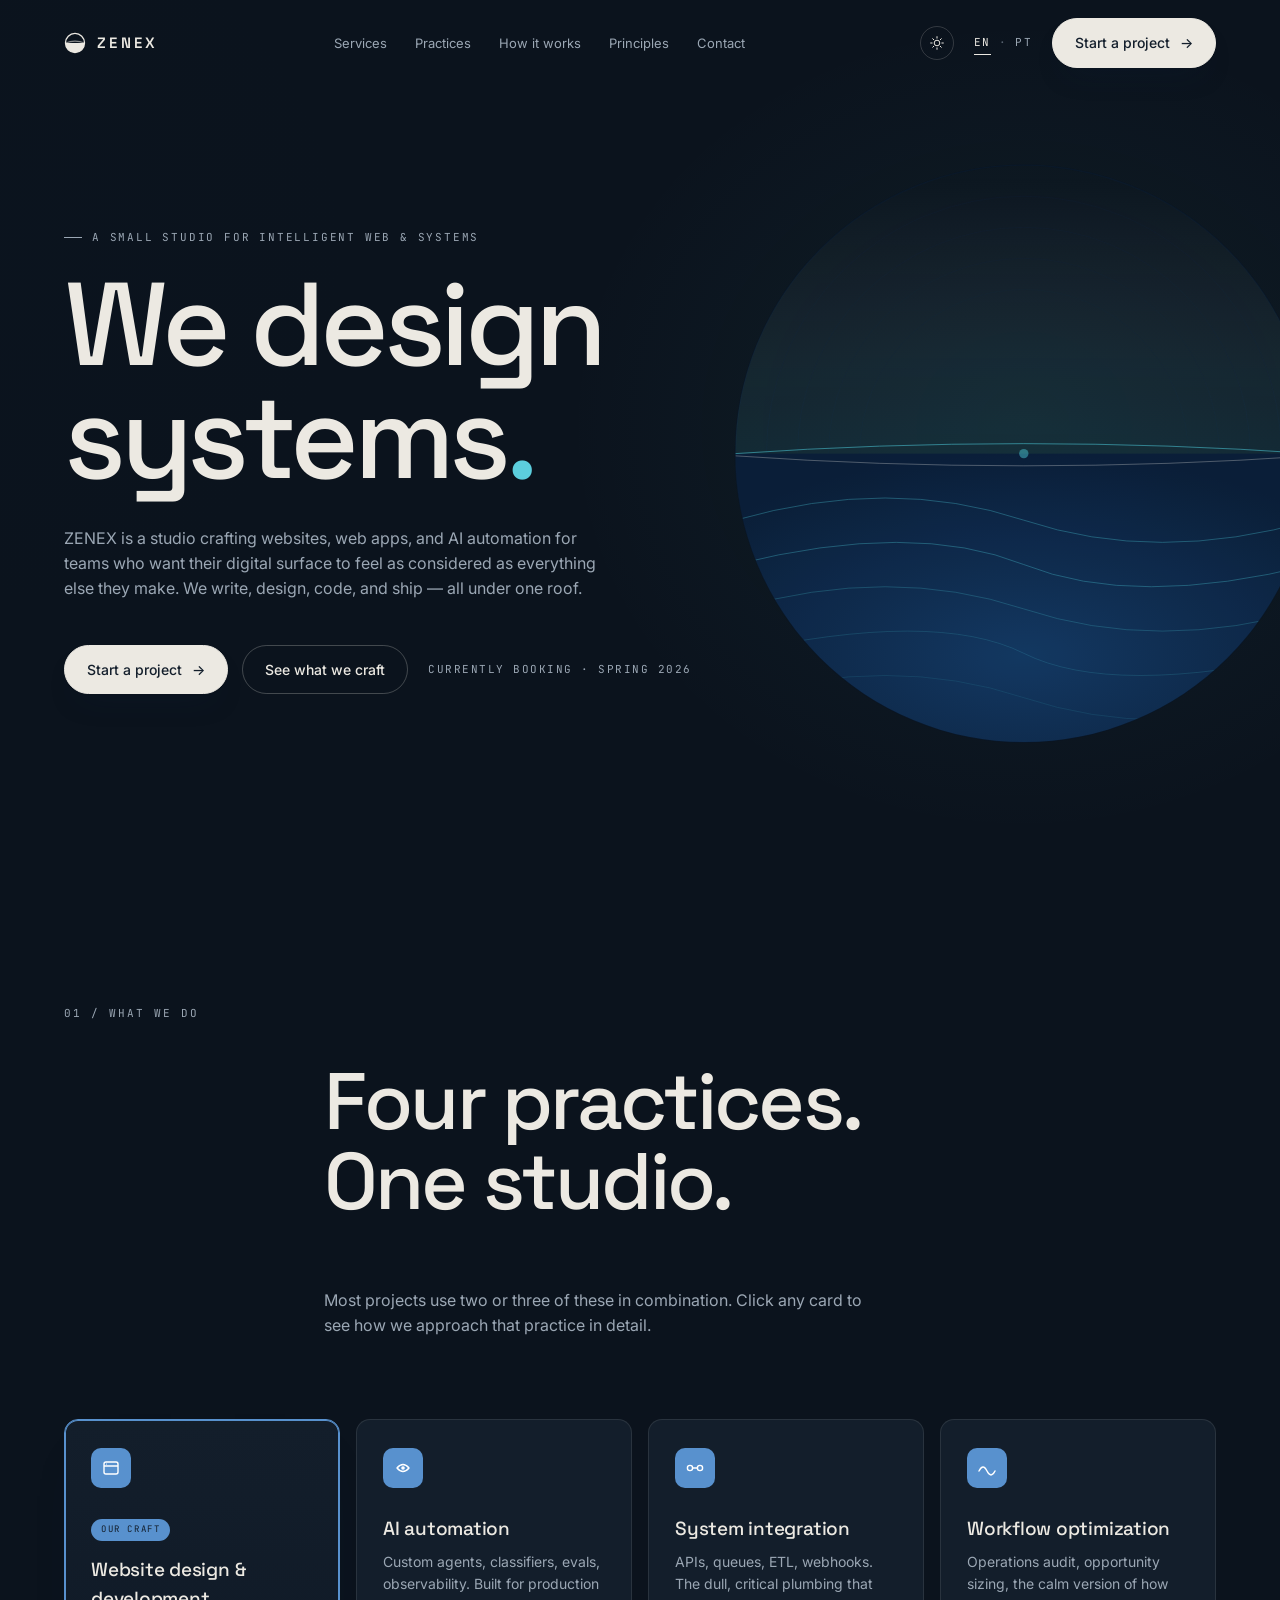
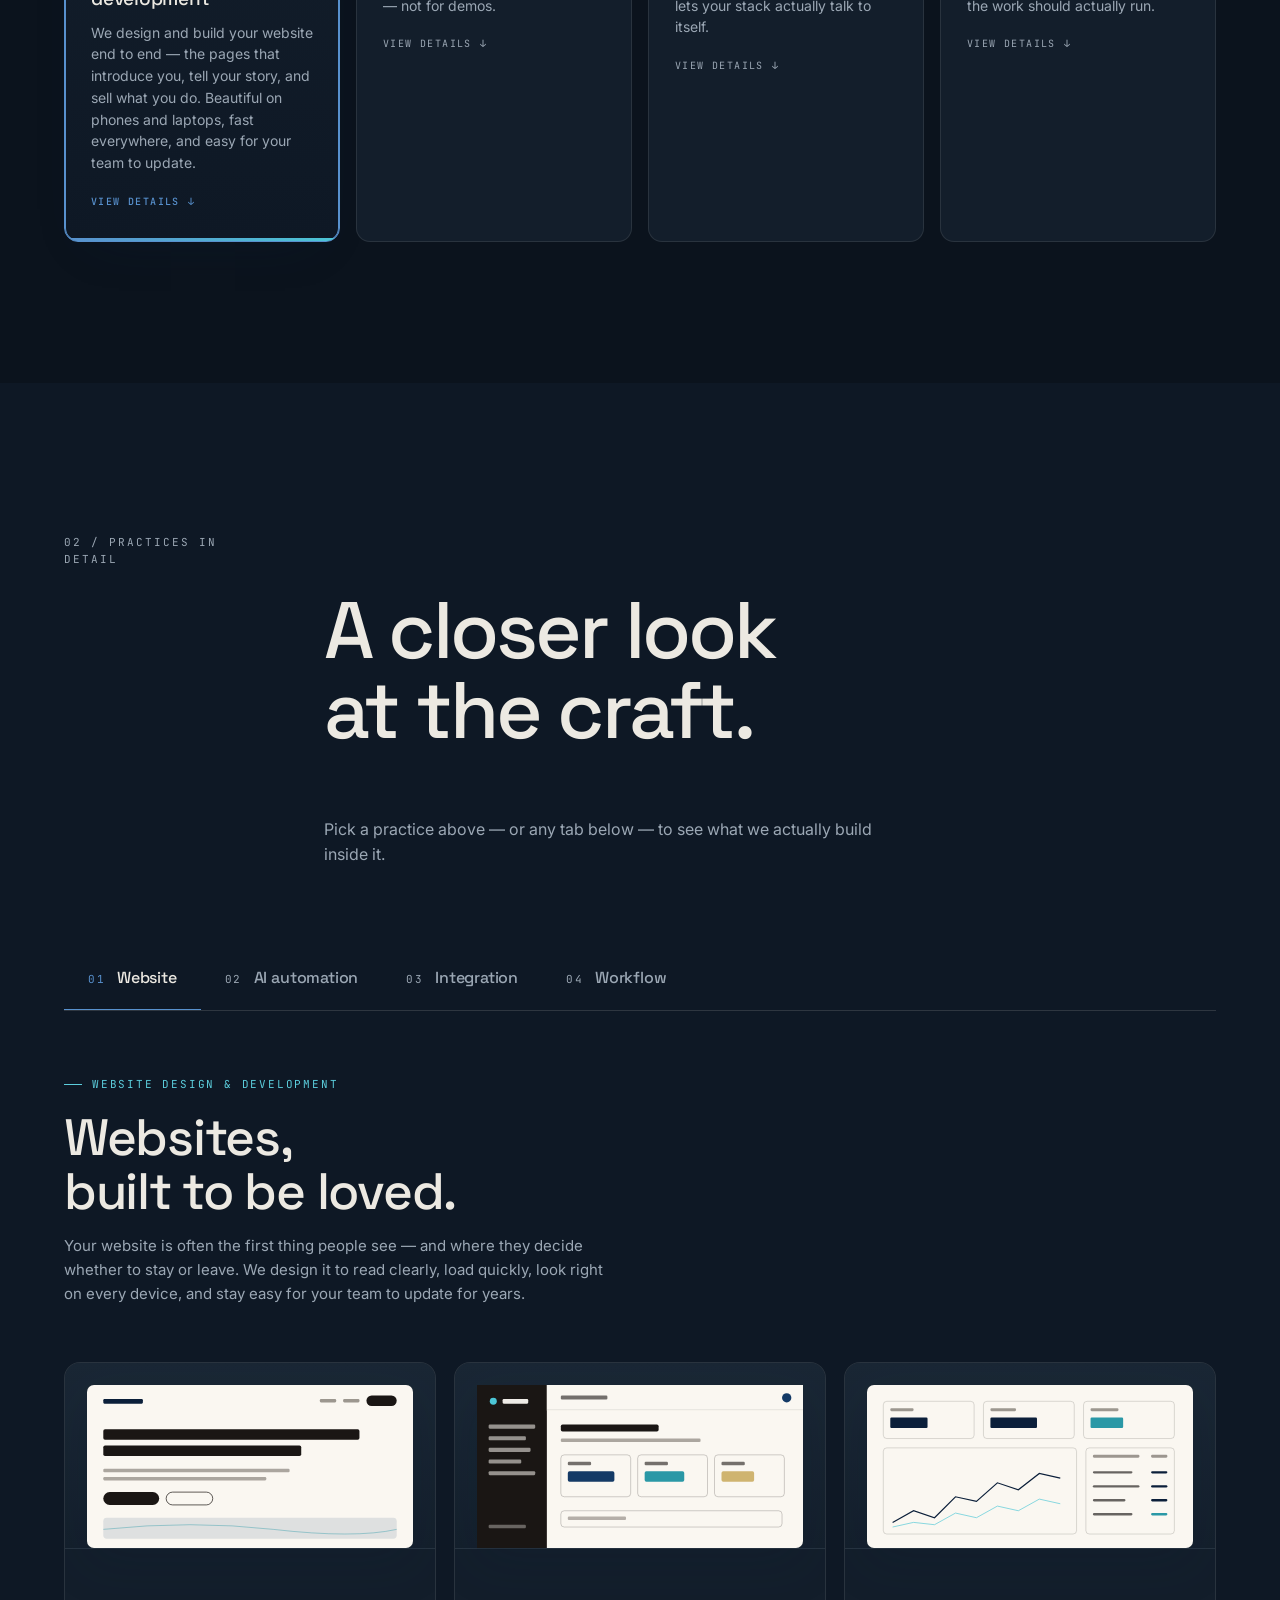
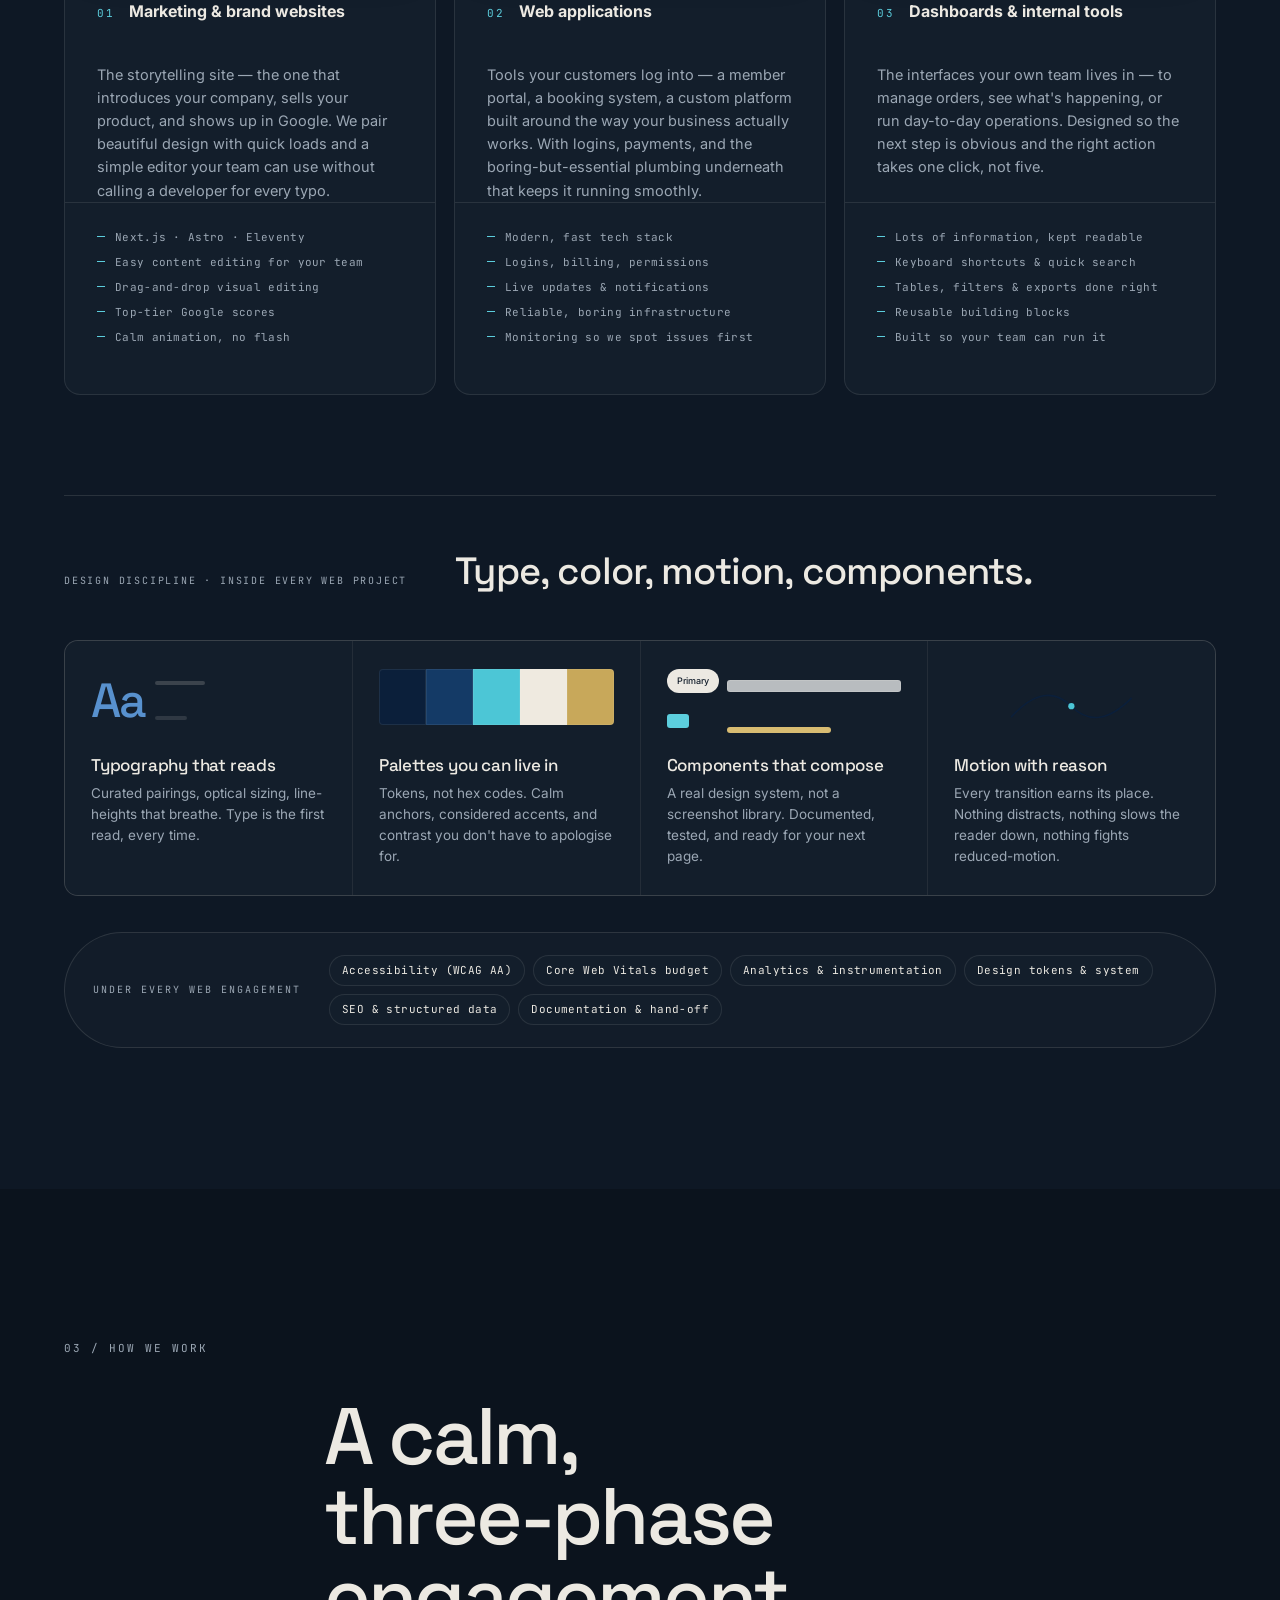
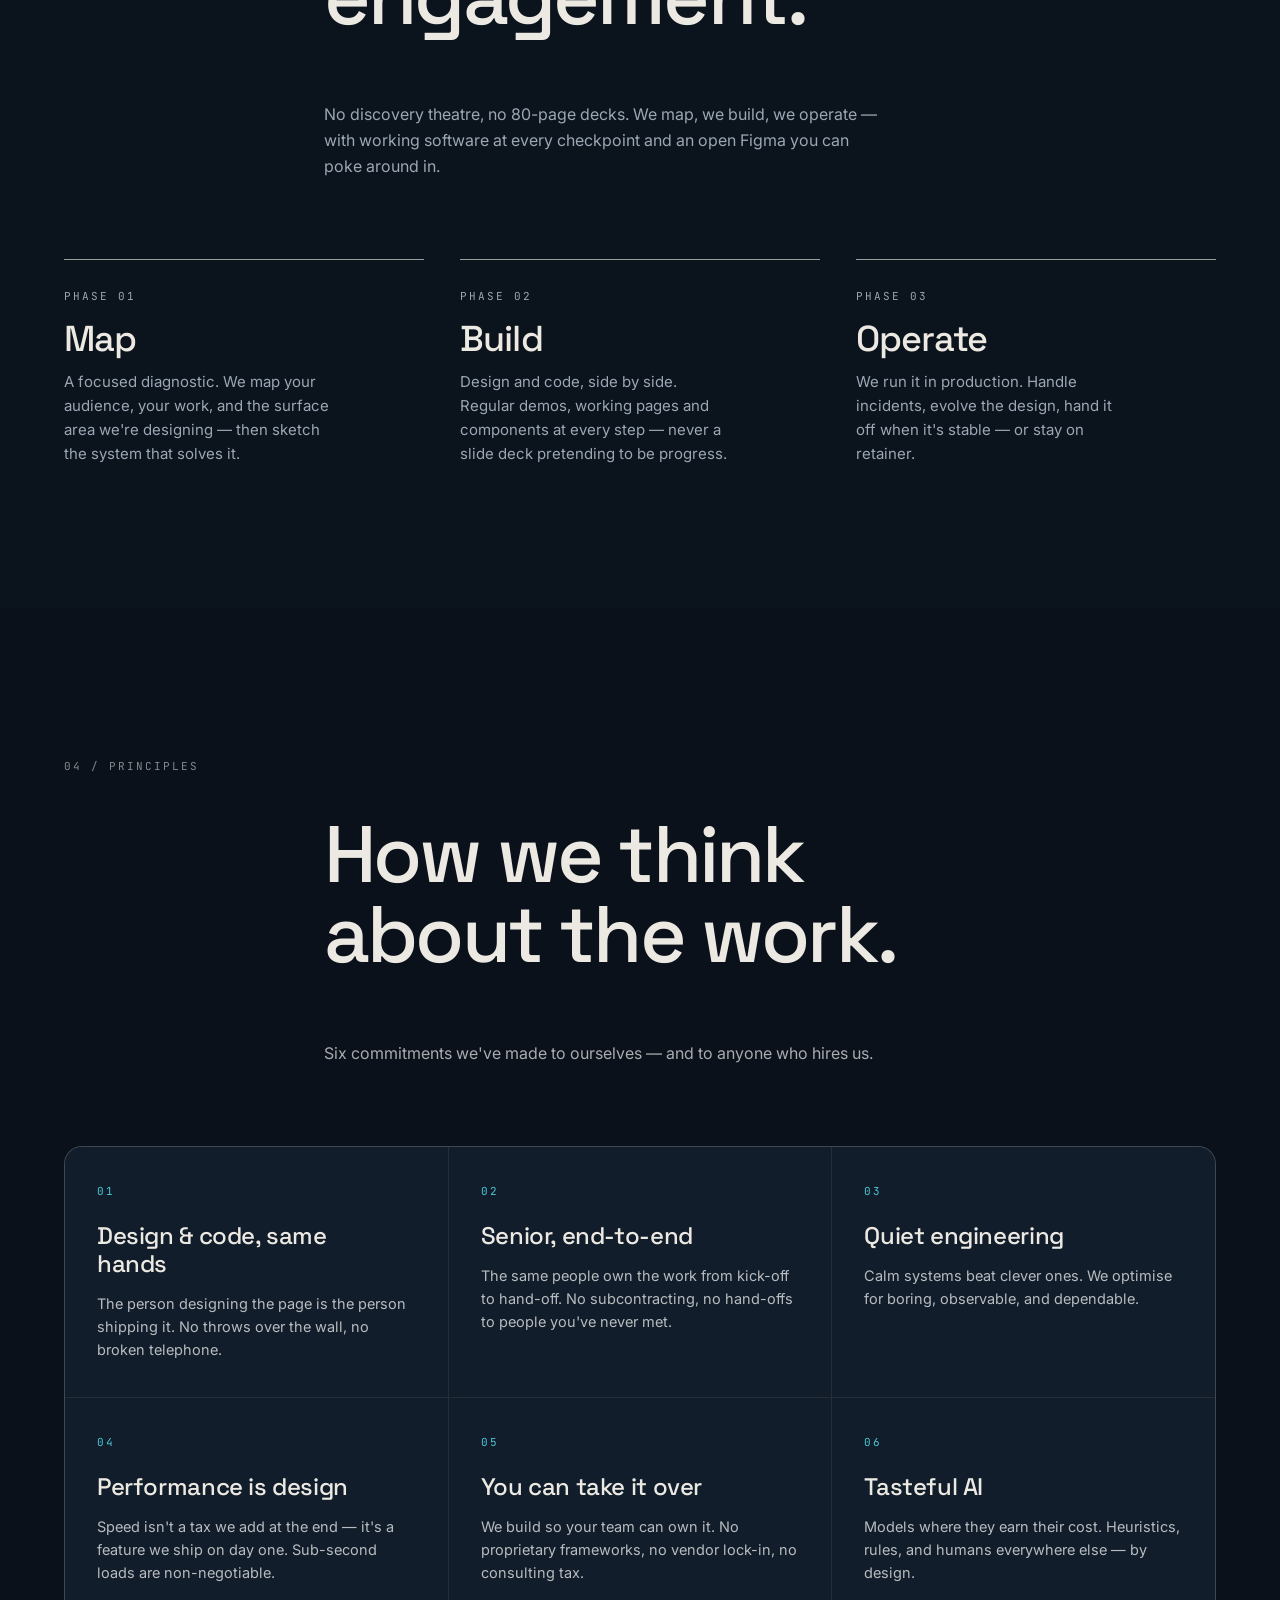
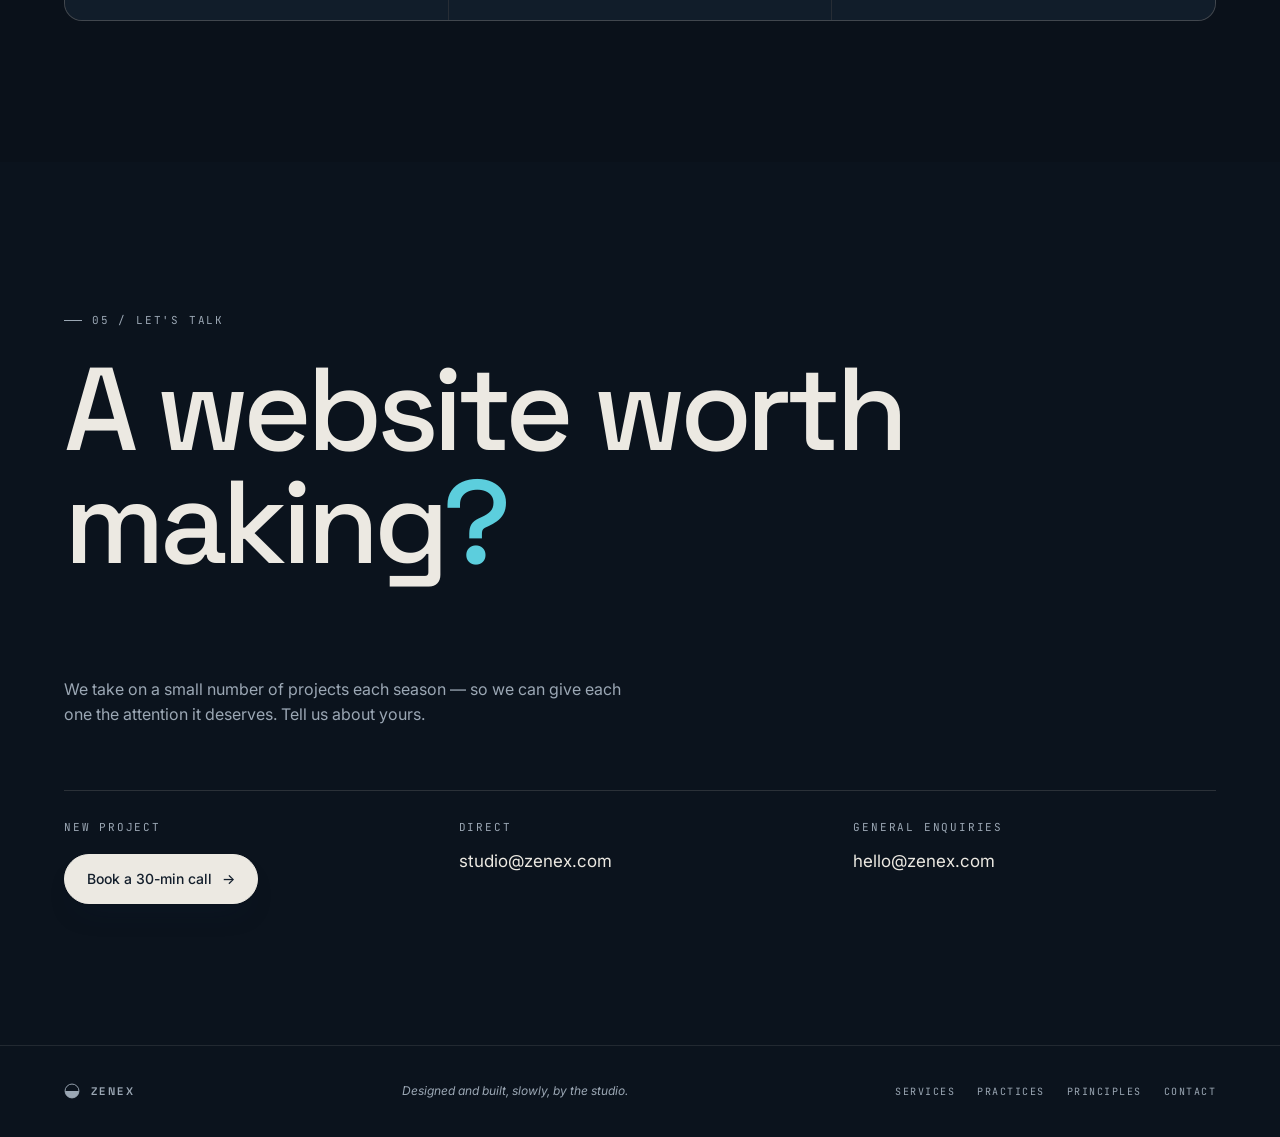
==== index.html @ ccafda2b "Create index.html" ====
<!doctype html>
<html lang="en">
<head>
  <meta charset="utf-8" />
  <meta name="viewport" content="width=device-width, initial-scale=1" />
  <title>ZENEX · Intelligent systems for serious teams</title>
  <meta name="description" content="ZENEX is an intelligent systems studio. AI automation, web platforms, and integration — quietly engineered." />

  <link rel="preconnect" href="https://fonts.googleapis.com" />
  <link rel="preconnect" href="https://fonts.gstatic.com" crossorigin />
  <link rel="stylesheet" href="https://fonts.googleapis.com/css2?family=Inter:wght@300;400;500;600;700&family=Space+Grotesk:wght@400;500;600;700&family=JetBrains+Mono:wght@400;500&display=swap" />
  <link rel="stylesheet" href="styles.css" />
  <script>
    (function () {
      try {
        var t = localStorage.getItem('zenex-theme') || 'dark';
        document.documentElement.setAttribute('data-theme', t);
      } catch (e) {
        document.documentElement.setAttribute('data-theme', 'dark');
      }
    })();
  </script>
</head>
<body>

  <!-- =========================================================
       Header
       ========================================================= -->
  <header class="site-header" id="siteHeader">
    <a href="#top" class="brand" aria-label="ZENEX home">
      <svg class="mark" viewBox="0 0 24 24" fill="none" aria-hidden="true">
        <circle cx="12" cy="12" r="10.4" stroke="currentColor" stroke-width="1.4" />
        <path d="M 1.6 12 A 10.4 10.4 0 0 0 22.4 12 Z" fill="currentColor" />
        <path d="M 1.6 12 Q 12 8 22.4 12" stroke="currentColor" stroke-width="1.2" fill="none" opacity="0.55" />
      </svg>
      <span>ZENEX</span>
    </a>
    <nav class="nav-links" aria-label="Primary">
      <a href="#services" data-i18n="nav.services">Services</a>
      <a href="#details" data-i18n="nav.web">Practices</a>
      <a href="#process" data-i18n="nav.process">How it works</a>
      <a href="#principles" data-i18n="nav.principles">Principles</a>
      <a href="#contact" data-i18n="nav.contact">Contact</a>
    </nav>
    <div class="header-right">
      <button type="button" class="theme-toggle" id="themeToggle" aria-label="Toggle dark mode">
        <svg class="i-moon" viewBox="0 0 24 24" fill="none" aria-hidden="true">
          <path d="M21 12.8A8.5 8.5 0 1 1 11.2 3a6.6 6.6 0 0 0 9.8 9.8Z" stroke="currentColor" stroke-width="1.5" stroke-linejoin="round" />
        </svg>
        <svg class="i-sun" viewBox="0 0 24 24" fill="none" aria-hidden="true">
          <circle cx="12" cy="12" r="4.2" stroke="currentColor" stroke-width="1.5" />
          <path d="M12 2.5v2.2M12 19.3v2.2M21.5 12h-2.2M4.7 12H2.5M18.4 5.6l-1.6 1.6M7.2 16.8l-1.6 1.6M18.4 18.4l-1.6-1.6M7.2 7.2 5.6 5.6" stroke="currentColor" stroke-width="1.5" stroke-linecap="round" />
        </svg>
      </button>
      <div class="lang-toggle" role="group" aria-label="Language">
        <button type="button" class="lang-btn is-active" data-lang="en" aria-pressed="true">EN</button>
        <span class="lang-divider" aria-hidden="true">·</span>
        <button type="button" class="lang-btn" data-lang="pt" aria-pressed="false">PT</button>
      </div>
      <a class="btn primary nav-cta" href="#contact">
        <span data-i18n="nav.cta">Start a project</span> <span class="arrow" aria-hidden="true">→</span>
      </a>
    </div>
    <button class="nav-toggle" aria-label="Open menu">
      <span></span><span></span>
    </button>
  </header>

  <main id="top">

    <!-- =========================================================
         Hero
         ========================================================= -->
    <section class="hero">
      <div class="hero-visual" aria-hidden="true">
        <svg viewBox="0 0 600 600">
          <defs>
            <radialGradient id="ocean" cx="0.5" cy="0.7" r="0.7">
              <stop offset="0" stop-color="#143A66" />
              <stop offset="1" stop-color="#0B1F3A" />
            </radialGradient>
            <linearGradient id="sky" x1="0" y1="0" x2="0" y2="1">
              <stop offset="0" stop-color="#FAF7F1" stop-opacity="0" />
              <stop offset="1" stop-color="#4CC6D6" stop-opacity="0.12" />
            </linearGradient>
            <clipPath id="discClip"><circle cx="300" cy="300" r="260" /></clipPath>
          </defs>
          <circle cx="300" cy="300" r="260" fill="none" stroke="#0B1F3A" stroke-width="1.2" opacity="0.35" />
          <g class="rings" opacity="0.35">
            <circle cx="300" cy="300" r="232" fill="none" stroke="#0B1F3A" stroke-width="0.6" />
            <circle cx="300" cy="300" r="204" fill="none" stroke="#0B1F3A" stroke-width="0.6" />
            <circle cx="300" cy="300" r="176" fill="none" stroke="#0B1F3A" stroke-width="0.5" />
            <circle cx="300" cy="300" r="148" fill="none" stroke="#0B1F3A" stroke-width="0.5" />
          </g>
          <g clip-path="url(#discClip)">
            <rect x="40" y="300" width="520" height="260" fill="url(#ocean)" />
            <rect x="40" y="40" width="520" height="260" fill="url(#sky)" />
            <g stroke="#4CC6D6" stroke-width="0.6" fill="none" opacity="0.55">
              <path d="M 40 360 Q 180 320 300 360 T 560 360" />
              <path d="M 40 400 Q 200 360 300 400 T 560 400" />
              <path d="M 40 440 Q 180 400 300 440 T 560 440" opacity="0.7" />
              <path d="M 40 480 Q 220 440 300 480 T 560 480" opacity="0.5" />
              <path d="M 40 520 Q 180 480 300 520 T 560 520" opacity="0.35" />
            </g>
            <path d="M 40 300 Q 300 282 560 300" stroke="#4CC6D6" stroke-width="0.9" fill="none" opacity="0.6" />
            <path d="M 40 302 Q 300 320 560 302" stroke="#FAF7F1" stroke-width="0.6" fill="none" opacity="0.45" />
          </g>
          <circle cx="300" cy="300" r="2.5" fill="#4CC6D6">
            <animate attributeName="r" values="2.5;5;2.5" dur="3.4s" repeatCount="indefinite" />
            <animate attributeName="opacity" values="1;0.3;1" dur="3.4s" repeatCount="indefinite" />
          </circle>
        </svg>
      </div>

      <div class="hero-inner">
        <span class="eyebrow reveal" data-i18n="hero.eyebrow">A small studio for intelligent web &amp; systems</span>
        <h1 class="display-xxl reveal" data-delay="1" data-i18n-html="hero.h1">
          We design<br>
          systems<span class="stop">.</span>
        </h1>
        <p class="lede sub reveal" data-delay="2" data-i18n="hero.lede">
          ZENEX is a studio crafting websites, web apps, and AI automation
          for teams who want their digital surface to feel as considered as everything else they make.
          We write, design, code, and ship — all under one roof.
        </p>
        <div class="cta-row reveal" data-delay="3">
          <a class="btn primary" href="#contact">
            <span data-i18n="hero.cta_primary">Start a project</span> <span class="arrow" aria-hidden="true">→</span>
          </a>
          <a class="btn ghost" href="#services" data-i18n="hero.cta_secondary">See what we craft</a>
          <span class="meta" data-i18n="hero.meta">Currently booking · spring 2026</span>
        </div>
      </div>
    </section>

    <!-- =========================================================
         §01 — Services (tablist)
         ========================================================= -->
    <section class="section" id="services">
      <div class="wrap">
        <header class="s-head reveal">
          <span class="num" data-i18n="services.num">01 / What we do</span>
          <div>
            <h2 class="display-xl title" data-i18n-html="services.title">Four practices.<br>One studio.</h2>
            <p class="desc" data-i18n="services.desc">
              Most projects use two or three of these in combination. Click any card to see how we approach that practice in detail.
            </p>
          </div>
        </header>

        <div class="services" role="tablist" aria-label="Practices">
          <article class="service feature is-active reveal" role="tab" tabindex="0" aria-selected="true" aria-controls="panel-web" data-target="web" data-delay="1">
            <div class="glyph">
              <svg width="20" height="20" viewBox="0 0 20 20" aria-hidden="true">
                <rect x="3" y="4" width="14" height="12" rx="2" fill="none" stroke="#fff" stroke-width="1.4" />
                <path d="M 3 8 L 17 8" stroke="#fff" stroke-width="1.4" />
                <circle cx="5.5" cy="6" r="0.6" fill="#fff" />
              </svg>
            </div>
            <span class="service-flag" data-i18n="services.flag">Our craft</span>
            <h3 data-i18n="services.web.title">Website design &amp; development</h3>
            <p data-i18n="services.web.body">We design and build your website end to end — the pages that introduce you, tell your story, and sell what you do. Beautiful on phones and laptops, fast everywhere, and easy for your team to update.</p>
            <span class="service-cue"><span data-i18n="services.cue">View details</span><span aria-hidden="true">↓</span></span>
          </article>

          <article class="service reveal" role="tab" tabindex="-1" aria-selected="false" aria-controls="panel-ai" data-target="ai" data-delay="2">
            <div class="glyph">
              <svg width="20" height="20" viewBox="0 0 20 20" aria-hidden="true">
                <path d="M 4 10 Q 10 3 16 10 Q 10 17 4 10 Z" fill="none" stroke="#fff" stroke-width="1.4" stroke-linejoin="round" />
                <circle cx="10" cy="10" r="1.8" fill="#fff" />
              </svg>
            </div>
            <h3 data-i18n="services.ai.title">AI automation</h3>
            <p data-i18n="services.ai.body">Custom agents, classifiers, evals, observability. Built for production — not for demos.</p>
            <span class="service-cue"><span data-i18n="services.cue">View details</span><span aria-hidden="true">↓</span></span>
          </article>

          <article class="service reveal" role="tab" tabindex="-1" aria-selected="false" aria-controls="panel-int" data-target="int" data-delay="3">
            <div class="glyph">
              <svg width="20" height="20" viewBox="0 0 20 20" aria-hidden="true">
                <circle cx="5" cy="10" r="2.6" fill="none" stroke="#fff" stroke-width="1.4" />
                <circle cx="15" cy="10" r="2.6" fill="none" stroke="#fff" stroke-width="1.4" />
                <path d="M 7.6 10 L 12.4 10" stroke="#fff" stroke-width="1.4" />
              </svg>
            </div>
            <h3 data-i18n="services.int.title">System integration</h3>
            <p data-i18n="services.int.body">APIs, queues, ETL, webhooks. The dull, critical plumbing that lets your stack actually talk to itself.</p>
            <span class="service-cue"><span data-i18n="services.cue">View details</span><span aria-hidden="true">↓</span></span>
          </article>

          <article class="service reveal" role="tab" tabindex="-1" aria-selected="false" aria-controls="panel-flow" data-target="flow" data-delay="4">
            <div class="glyph">
              <svg width="20" height="20" viewBox="0 0 20 20" aria-hidden="true">
                <path d="M 2 13 Q 6 5 10 13 Q 14 21 18 13" fill="none" stroke="#fff" stroke-width="1.4" stroke-linecap="round" />
              </svg>
            </div>
            <h3 data-i18n="services.flow.title">Workflow optimization</h3>
            <p data-i18n="services.flow.body">Operations audit, opportunity sizing, the calm version of how the work should actually run.</p>
            <span class="service-cue"><span data-i18n="services.cue">View details</span><span aria-hidden="true">↓</span></span>
          </article>
        </div>
      </div>
    </section>

    <!-- =========================================================
         §02 — Practices in detail (tabbed)
         ========================================================= -->
    <section class="section mist" id="details">
      <div class="wrap">
        <header class="s-head reveal">
          <span class="num" data-i18n="details.num">02 / Practices in detail</span>
          <div>
            <h2 class="display-xl title" data-i18n-html="details.title">A closer look<br>at the craft.</h2>
            <p class="desc" data-i18n="details.desc">
              Pick a practice above — or any tab below — to see what we actually build inside it.
            </p>
          </div>
        </header>

        <!-- sticky sub-tabs (in-section) -->
        <div class="detail-tabs reveal" role="tablist" aria-label="Practice detail">
          <button type="button" class="dt is-active" data-target="web" role="tab" aria-selected="true">
            <span class="dt-num">01</span><span class="dt-l" data-i18n="details.tabs.web">Website</span>
          </button>
          <button type="button" class="dt" data-target="ai" role="tab" aria-selected="false">
            <span class="dt-num">02</span><span class="dt-l" data-i18n="details.tabs.ai">AI automation</span>
          </button>
          <button type="button" class="dt" data-target="int" role="tab" aria-selected="false">
            <span class="dt-num">03</span><span class="dt-l" data-i18n="details.tabs.int">Integration</span>
          </button>
          <button type="button" class="dt" data-target="flow" role="tab" aria-selected="false">
            <span class="dt-num">04</span><span class="dt-l" data-i18n="details.tabs.flow">Workflow</span>
          </button>
        </div>

        <!-- ============================================
             Panel · Web
             ============================================ -->
        <div class="detail-panel is-active" id="panel-web" data-panel="web" role="tabpanel">
          <div class="panel-intro">
            <span class="panel-eyebrow" data-i18n="details.panels.web.eyebrow">Website design &amp; development</span>
            <h3 class="display-l panel-title" data-i18n-html="details.panels.web.title">Websites,<br>built to be loved.</h3>
            <p class="panel-desc" data-i18n="details.panels.web.desc">
              Your website is often the first thing people see — and where they decide whether to stay or leave.
              We design it to read clearly, load quickly, look right on every device, and stay easy for your team to update for years.
            </p>
          </div>

          <div class="web-grid">
            <!-- 01 Marketing -->
            <article class="web-card">
              <div class="web-preview">
                <svg viewBox="0 0 280 140" preserveAspectRatio="xMidYMid meet" aria-hidden="true">
                  <rect width="280" height="140" rx="6" fill="#FAF7F1" />
                  <rect x="14" y="12" width="34" height="4" rx="1" fill="#0B1F3A" />
                  <rect x="200" y="12" width="14" height="3" rx="1" fill="#5E564F" opacity="0.6" />
                  <rect x="220" y="12" width="14" height="3" rx="1" fill="#5E564F" opacity="0.6" />
                  <rect x="240" y="9" width="26" height="9" rx="4.5" fill="#1A1614" />
                  <rect x="14" y="38" width="220" height="9" rx="1.5" fill="#1A1614" />
                  <rect x="14" y="52" width="170" height="9" rx="1.5" fill="#1A1614" />
                  <rect x="14" y="72" width="160" height="3" rx="1" fill="#5E564F" opacity="0.5" />
                  <rect x="14" y="79" width="140" height="3" rx="1" fill="#5E564F" opacity="0.5" />
                  <rect x="14" y="92" width="48" height="11" rx="5.5" fill="#1A1614" />
                  <rect x="68" y="92" width="40" height="11" rx="5.5" fill="none" stroke="#1A1614" stroke-width="0.6" />
                  <rect x="14" y="114" width="252" height="18" rx="3" fill="#143A66" opacity="0.12" />
                  <path d="M 14 124 Q 90 116 160 124 T 266 124" stroke="#2A98A6" stroke-width="0.5" fill="none" opacity="0.7" />
                </svg>
              </div>
              <div class="web-card-head">
                <span class="web-num">01</span>
                <h4 data-i18n="details.panels.web.cards.1.title">Marketing &amp; brand websites</h4>
              </div>
              <p data-i18n="details.panels.web.cards.1.body">The storytelling site — the one that introduces your company, sells your product, and shows up in Google. We pair beautiful design with quick loads and a simple editor your team can use without calling a developer for every typo.</p>
              <ul class="caps">
                <li>Next.js · Astro · Eleventy</li>
                <li data-i18n="details.panels.web.cards.1.cap2">Easy content editing for your team</li>
                <li data-i18n="details.panels.web.cards.1.cap3">Drag-and-drop visual editing</li>
                <li data-i18n="details.panels.web.cards.1.cap4">Top-tier Google scores</li>
                <li data-i18n="details.panels.web.cards.1.cap5">Calm animation, no flash</li>
              </ul>
            </article>

            <!-- 02 Web apps -->
            <article class="web-card">
              <div class="web-preview">
                <svg viewBox="0 0 280 140" preserveAspectRatio="xMidYMid meet" aria-hidden="true">
                  <rect width="280" height="140" rx="6" fill="#FAF7F1" />
                  <rect x="0" y="0" width="60" height="140" fill="#1A1614" />
                  <circle cx="14" cy="14" r="3" fill="#4CC6D6" />
                  <rect x="22" y="12" width="22" height="4" rx="1" fill="#FAF7F1" opacity="0.95" />
                  <g fill="#FAF7F1" opacity="0.55">
                    <rect x="10" y="34" width="40" height="3.5" rx="1" />
                    <rect x="10" y="44" width="32" height="3.5" rx="1" />
                    <rect x="10" y="54" width="36" height="3.5" rx="1" />
                    <rect x="10" y="64" width="28" height="3.5" rx="1" />
                    <rect x="10" y="74" width="40" height="3.5" rx="1" />
                  </g>
                  <rect x="10" y="120" width="32" height="3" rx="1" fill="#FAF7F1" opacity="0.35" />
                  <rect x="60" y="0" width="220" height="22" fill="#FAF7F1" />
                  <rect x="60" y="21" width="220" height="0.6" fill="#1A1614" opacity="0.12" />
                  <rect x="72" y="9" width="40" height="3.5" rx="1" fill="#1A1614" opacity="0.6" />
                  <circle cx="266" cy="11" r="4" fill="#143A66" />
                  <rect x="72" y="34" width="84" height="6" rx="1.5" fill="#1A1614" />
                  <rect x="72" y="46" width="120" height="3" rx="1" fill="#5E564F" opacity="0.5" />
                  <g>
                    <rect x="72" y="60" width="60" height="36" rx="3" fill="none" stroke="#1A1614" stroke-width="0.5" opacity="0.35" />
                    <rect x="78" y="66" width="20" height="3" rx="1" fill="#1A1614" opacity="0.6" />
                    <rect x="78" y="74" width="40" height="9" rx="1.5" fill="#143A66" />
                    <rect x="138" y="60" width="60" height="36" rx="3" fill="none" stroke="#1A1614" stroke-width="0.5" opacity="0.35" />
                    <rect x="144" y="66" width="20" height="3" rx="1" fill="#1A1614" opacity="0.6" />
                    <rect x="144" y="74" width="34" height="9" rx="1.5" fill="#2A98A6" />
                    <rect x="204" y="60" width="60" height="36" rx="3" fill="none" stroke="#1A1614" stroke-width="0.5" opacity="0.35" />
                    <rect x="210" y="66" width="20" height="3" rx="1" fill="#1A1614" opacity="0.6" />
                    <rect x="210" y="74" width="28" height="9" rx="1.5" fill="#C8A85A" opacity="0.85" />
                  </g>
                  <rect x="72" y="108" width="190" height="14" rx="3" fill="none" stroke="#1A1614" stroke-width="0.5" opacity="0.35" />
                  <rect x="78" y="113" width="50" height="3" rx="1" fill="#5E564F" opacity="0.45" />
                </svg>
              </div>
              <div class="web-card-head">
                <span class="web-num">02</span>
                <h4 data-i18n="details.panels.web.cards.2.title">Web applications</h4>
              </div>
              <p data-i18n="details.panels.web.cards.2.body">Tools your customers log into — a member portal, a booking system, a custom platform built around the way your business actually works. With logins, payments, and the boring-but-essential plumbing underneath that keeps it running smoothly.</p>
              <ul class="caps">
                <li data-i18n="details.panels.web.cards.2.cap1">Modern, fast tech stack</li>
                <li data-i18n="details.panels.web.cards.2.cap2">Logins, billing, permissions</li>
                <li data-i18n="details.panels.web.cards.2.cap3">Live updates &amp; notifications</li>
                <li data-i18n="details.panels.web.cards.2.cap4">Reliable, boring infrastructure</li>
                <li data-i18n="details.panels.web.cards.2.cap5">Monitoring so we spot issues first</li>
              </ul>
            </article>

            <!-- 03 Dashboards -->
            <article class="web-card">
              <div class="web-preview">
                <svg viewBox="0 0 280 140" preserveAspectRatio="xMidYMid meet" aria-hidden="true">
                  <rect width="280" height="140" rx="6" fill="#FAF7F1" />
                  <g>
                    <rect x="14" y="14" width="78" height="32" rx="3" fill="none" stroke="#1A1614" stroke-width="0.5" opacity="0.25" />
                    <rect x="20" y="20" width="20" height="2.5" rx="1" fill="#5E564F" opacity="0.6" />
                    <rect x="20" y="28" width="32" height="9" rx="1" fill="#0B1F3A" />
                    <rect x="100" y="14" width="78" height="32" rx="3" fill="none" stroke="#1A1614" stroke-width="0.5" opacity="0.25" />
                    <rect x="106" y="20" width="22" height="2.5" rx="1" fill="#5E564F" opacity="0.6" />
                    <rect x="106" y="28" width="40" height="9" rx="1" fill="#0B1F3A" />
                    <rect x="186" y="14" width="78" height="32" rx="3" fill="none" stroke="#1A1614" stroke-width="0.5" opacity="0.25" />
                    <rect x="192" y="20" width="24" height="2.5" rx="1" fill="#5E564F" opacity="0.6" />
                    <rect x="192" y="28" width="28" height="9" rx="1" fill="#2A98A6" />
                  </g>
                  <rect x="14" y="54" width="166" height="74" rx="3" fill="none" stroke="#1A1614" stroke-width="0.5" opacity="0.25" />
                  <polyline points="22,118 40,108 58,114 76,96 94,100 112,84 130,90 148,76 166,80" fill="none" stroke="#0B1F3A" stroke-width="1" />
                  <polyline points="22,122 40,118 58,120 76,110 94,114 112,104 130,108 148,98 166,102" fill="none" stroke="#4CC6D6" stroke-width="0.8" opacity="0.7" />
                  <rect x="188" y="54" width="76" height="74" rx="3" fill="none" stroke="#1A1614" stroke-width="0.5" opacity="0.25" />
                  <g fill="#5E564F" opacity="0.6">
                    <rect x="194" y="60" width="40" height="2.5" rx="1" />
                    <rect x="244" y="60" width="14" height="2.5" rx="1" />
                  </g>
                  <g>
                    <rect x="194" y="74" width="34" height="2" rx="1" fill="#1A1614" opacity="0.65" />
                    <rect x="244" y="74" width="14" height="2" rx="1" fill="#0B1F3A" />
                    <rect x="194" y="86" width="40" height="2" rx="1" fill="#1A1614" opacity="0.65" />
                    <rect x="244" y="86" width="14" height="2" rx="1" fill="#0B1F3A" />
                    <rect x="194" y="98" width="28" height="2" rx="1" fill="#1A1614" opacity="0.65" />
                    <rect x="244" y="98" width="14" height="2" rx="1" fill="#0B1F3A" />
                    <rect x="194" y="110" width="34" height="2" rx="1" fill="#1A1614" opacity="0.65" />
                    <rect x="244" y="110" width="14" height="2" rx="1" fill="#2A98A6" />
                  </g>
                </svg>
              </div>
              <div class="web-card-head">
                <span class="web-num">03</span>
                <h4 data-i18n="details.panels.web.cards.3.title">Dashboards &amp; internal tools</h4>
              </div>
              <p data-i18n="details.panels.web.cards.3.body">The interfaces your own team lives in — to manage orders, see what's happening, or run day-to-day operations. Designed so the next step is obvious and the right action takes one click, not five.</p>
              <ul class="caps">
                <li data-i18n="details.panels.web.cards.3.cap1">Lots of information, kept readable</li>
                <li data-i18n="details.panels.web.cards.3.cap2">Keyboard shortcuts &amp; quick search</li>
                <li data-i18n="details.panels.web.cards.3.cap3">Tables, filters &amp; exports done right</li>
                <li data-i18n="details.panels.web.cards.3.cap4">Reusable building blocks</li>
                <li data-i18n="details.panels.web.cards.3.cap5">Built so your team can run it</li>
              </ul>
            </article>
          </div>

          <div class="craft">
            <div class="craft-head">
              <span class="craft-l" data-i18n="craft.label">Design discipline · inside every web project</span>
              <h3 class="craft-title" data-i18n="craft.title">Type, color, motion, components.</h3>
            </div>
            <div class="craft-grid">
              <div class="craft-cell">
                <div class="craft-vis craft-vis-type">
                  <span class="big-aa">Aa</span>
                  <span class="lil-line"></span>
                  <span class="lil-line short"></span>
                </div>
                <h4 data-i18n="craft.items.type.title">Typography that reads</h4>
                <p data-i18n="craft.items.type.body">Curated pairings, optical sizing, line-heights that breathe. Type is the first read, every time.</p>
              </div>
              <div class="craft-cell">
                <div class="craft-vis craft-vis-color">
                  <span class="sw" style="background:#0B1F3A;"></span>
                  <span class="sw" style="background:#143A66;"></span>
                  <span class="sw" style="background:#4CC6D6;"></span>
                  <span class="sw" style="background:#EFEAE0;"></span>
                  <span class="sw" style="background:#C8A85A;"></span>
                </div>
                <h4 data-i18n="craft.items.color.title">Palettes you can live in</h4>
                <p data-i18n="craft.items.color.body">Tokens, not hex codes. Calm anchors, considered accents, and contrast you don't have to apologise for.</p>
              </div>
              <div class="craft-cell">
                <div class="craft-vis craft-vis-comp">
                  <span class="comp-btn">Primary</span>
                  <span class="comp-input"></span>
                  <span class="comp-chip"></span>
                  <span class="comp-chip dark"></span>
                </div>
                <h4 data-i18n="craft.items.components.title">Components that compose</h4>
                <p data-i18n="craft.items.components.body">A real design system, not a screenshot library. Documented, tested, and ready for your next page.</p>
              </div>
              <div class="craft-cell">
                <div class="craft-vis craft-vis-motion">
                  <svg viewBox="0 0 100 40" width="100%" height="100%">
                    <path d="M 4 32 Q 30 4 50 24 Q 70 44 96 18" stroke="#0B1F3A" stroke-width="1.2" fill="none" stroke-linecap="round" />
                    <circle cx="50" cy="24" r="2.4" fill="#4CC6D6" />
                  </svg>
                </div>
                <h4 data-i18n="craft.items.motion.title">Motion with reason</h4>
                <p data-i18n="craft.items.motion.body">Every transition earns its place. Nothing distracts, nothing slows the reader down, nothing fights reduced-motion.</p>
              </div>
            </div>
          </div>

          <div class="web-rail">
            <span class="web-rail-l" data-i18n="details.panels.web.rail_label">Under every web engagement</span>
            <div class="web-rail-items">
              <span data-i18n="details.panels.web.rail.1">Accessibility (WCAG AA)</span>
              <span data-i18n="details.panels.web.rail.2">Core Web Vitals budget</span>
              <span data-i18n="details.panels.web.rail.3">Analytics &amp; instrumentation</span>
              <span data-i18n="details.panels.web.rail.4">Design tokens &amp; system</span>
              <span data-i18n="details.panels.web.rail.5">SEO &amp; structured data</span>
              <span data-i18n="details.panels.web.rail.6">Documentation &amp; hand-off</span>
            </div>
          </div>
        </div>

        <!-- ============================================
             Panel · AI automation
             ============================================ -->
        <div class="detail-panel" id="panel-ai" data-panel="ai" role="tabpanel" hidden>
          <div class="panel-intro">
            <span class="panel-eyebrow" data-i18n="details.panels.ai.eyebrow">AI automation</span>
            <h3 class="display-l panel-title" data-i18n-html="details.panels.ai.title">Intelligence that<br>takes action.</h3>
            <p class="panel-desc" data-i18n="details.panels.ai.desc">
              From custom agents to evals — production-grade AI that earns its cost.
              We build the patient, observable systems that turn models into reliable software.
            </p>
          </div>

          <div class="web-grid">
            <!-- AI 01 Agents -->
            <article class="web-card">
              <div class="web-preview">
                <svg viewBox="0 0 280 140" preserveAspectRatio="xMidYMid meet" aria-hidden="true">
                  <rect width="280" height="140" rx="6" fill="#FAF7F1" />
                  <!-- user msg -->
                  <rect x="14" y="14" width="140" height="22" rx="6" fill="#EFEAE0" />
                  <rect x="22" y="20" width="80" height="3" rx="1" fill="#1A1614" opacity="0.75" />
                  <rect x="22" y="27" width="56" height="3" rx="1" fill="#1A1614" opacity="0.5" />
                  <!-- assistant msg -->
                  <rect x="126" y="42" width="140" height="36" rx="6" fill="#0B1F3A" />
                  <rect x="134" y="48" width="100" height="3" rx="1" fill="#FAF7F1" opacity="0.95" />
                  <rect x="134" y="55" width="90" height="3" rx="1" fill="#FAF7F1" opacity="0.7" />
                  <rect x="134" y="62" width="70" height="3" rx="1" fill="#FAF7F1" opacity="0.7" />
                  <rect x="134" y="69" width="50" height="3" rx="1" fill="#FAF7F1" opacity="0.55" />
                  <!-- tool call -->
                  <g>
                    <rect x="14" y="86" width="252" height="20" rx="4" fill="none" stroke="#2A98A6" stroke-width="0.8" stroke-dasharray="3 3" />
                    <circle cx="24" cy="96" r="3" fill="#4CC6D6" />
                    <rect x="34" y="91" width="56" height="3" rx="1" fill="#2A98A6" />
                    <rect x="34" y="98" width="120" height="2.5" rx="1" fill="#5E564F" opacity="0.6" />
                    <rect x="246" y="92" width="12" height="8" rx="4" fill="#4CC6D6" opacity="0.2" />
                  </g>
                  <!-- second tool call -->
                  <g>
                    <rect x="14" y="112" width="252" height="18" rx="4" fill="none" stroke="#1A1614" stroke-width="0.5" opacity="0.3" />
                    <circle cx="24" cy="121" r="2.5" fill="#0B1F3A" />
                    <rect x="34" y="117" width="40" height="2.5" rx="1" fill="#1A1614" opacity="0.7" />
                    <rect x="34" y="123" width="110" height="2" rx="1" fill="#5E564F" opacity="0.5" />
                  </g>
                </svg>
              </div>
              <div class="web-card-head">
                <span class="web-num">01</span>
                <h4 data-i18n="details.panels.ai.cards.1.title">Agentic workflows</h4>
              </div>
              <p data-i18n="details.panels.ai.cards.1.body">Autonomous agents that take action — not just notify. Tool-calling, retries, human-in-the-loop where it matters, and observability around every step.</p>
              <ul class="caps">
                <li data-i18n="details.panels.ai.cards.1.cap1">OpenAI · Anthropic · open models</li>
                <li data-i18n="details.panels.ai.cards.1.cap2">Tool calling &amp; function execution</li>
                <li data-i18n="details.panels.ai.cards.1.cap3">Memory &amp; context handling</li>
                <li data-i18n="details.panels.ai.cards.1.cap4">Human-approval steps where they matter</li>
                <li data-i18n="details.panels.ai.cards.1.cap5">Cost &amp; latency budgets, enforced</li>
              </ul>
            </article>

            <!-- AI 02 Classification & extraction -->
            <article class="web-card">
              <div class="web-preview">
                <svg viewBox="0 0 280 140" preserveAspectRatio="xMidYMid meet" aria-hidden="true">
                  <rect width="280" height="140" rx="6" fill="#FAF7F1" />
                  <!-- input column -->
                  <g>
                    <rect x="14" y="20" width="64" height="20" rx="3" fill="none" stroke="#1A1614" stroke-width="0.5" opacity="0.35" />
                    <rect x="20" y="26" width="40" height="2.5" rx="1" fill="#1A1614" opacity="0.7" />
                    <rect x="20" y="32" width="50" height="2" rx="1" fill="#5E564F" opacity="0.5" />

                    <rect x="14" y="48" width="64" height="20" rx="3" fill="none" stroke="#1A1614" stroke-width="0.5" opacity="0.35" />
                    <rect x="20" y="54" width="32" height="2.5" rx="1" fill="#1A1614" opacity="0.7" />
                    <rect x="20" y="60" width="46" height="2" rx="1" fill="#5E564F" opacity="0.5" />

                    <rect x="14" y="76" width="64" height="20" rx="3" fill="none" stroke="#1A1614" stroke-width="0.5" opacity="0.35" />
                    <rect x="20" y="82" width="48" height="2.5" rx="1" fill="#1A1614" opacity="0.7" />
                    <rect x="20" y="88" width="38" height="2" rx="1" fill="#5E564F" opacity="0.5" />

                    <rect x="14" y="104" width="64" height="20" rx="3" fill="none" stroke="#1A1614" stroke-width="0.5" opacity="0.35" />
                    <rect x="20" y="110" width="42" height="2.5" rx="1" fill="#1A1614" opacity="0.7" />
                    <rect x="20" y="116" width="50" height="2" rx="1" fill="#5E564F" opacity="0.5" />
                  </g>
                  <!-- model node -->
                  <circle cx="140" cy="70" r="22" fill="#0B1F3A" />
                  <path d="M 132 70 Q 140 62 148 70 Q 140 78 132 70 Z" fill="none" stroke="#4CC6D6" stroke-width="1.2" />
                  <circle cx="140" cy="70" r="2.5" fill="#4CC6D6" />
                  <!-- lines from inputs to model -->
                  <g stroke="#5E564F" stroke-width="0.6" opacity="0.5" fill="none">
                    <path d="M 78 30 Q 100 30 118 60" />
                    <path d="M 78 58 Q 100 58 118 66" />
                    <path d="M 78 86 Q 100 86 118 74" />
                    <path d="M 78 114 Q 100 114 118 80" />
                  </g>
                  <!-- lines from model to categories -->
                  <g stroke="#2A98A6" stroke-width="0.7" opacity="0.7" fill="none">
                    <path d="M 162 60 Q 180 40 198 36" />
                    <path d="M 162 70 Q 180 70 198 70" />
                    <path d="M 162 80 Q 180 100 198 104" />
                  </g>
                  <!-- category tags -->
                  <rect x="198" y="28" width="68" height="16" rx="8" fill="#2A98A6" />
                  <rect x="206" y="33" width="44" height="3" rx="1" fill="#FAF7F1" opacity="0.95" />
                  <rect x="198" y="62" width="68" height="16" rx="8" fill="none" stroke="#1A1614" stroke-width="0.7" />
                  <rect x="206" y="67" width="32" height="3" rx="1" fill="#1A1614" opacity="0.7" />
                  <rect x="198" y="96" width="68" height="16" rx="8" fill="none" stroke="#1A1614" stroke-width="0.7" />
                  <rect x="206" y="101" width="40" height="3" rx="1" fill="#1A1614" opacity="0.7" />
                </svg>
              </div>
              <div class="web-card-head">
                <span class="web-num">02</span>
                <h4 data-i18n="details.panels.ai.cards.2.title">Classification &amp; extraction</h4>
              </div>
              <p data-i18n="details.panels.ai.cards.2.body">Turn unstructured input — emails, PDFs, tickets, calls — into the structured data your stack expects. Confidence-aware, with humans on the edges.</p>
              <ul class="caps">
                <li data-i18n="details.panels.ai.cards.2.cap1">Email · PDF · audio · web extraction</li>
                <li data-i18n="details.panels.ai.cards.2.cap2">Custom schemas &amp; taxonomies</li>
                <li data-i18n="details.panels.ai.cards.2.cap3">Active learning &amp; feedback loops</li>
                <li data-i18n="details.panels.ai.cards.2.cap4">Confidence + uncertainty handling</li>
                <li data-i18n="details.panels.ai.cards.2.cap5">Graceful fallback to humans</li>
              </ul>
            </article>

            <!-- AI 03 Evals & observability -->
            <article class="web-card">
              <div class="web-preview">
                <svg viewBox="0 0 280 140" preserveAspectRatio="xMidYMid meet" aria-hidden="true">
                  <rect width="280" height="140" rx="6" fill="#FAF7F1" />
                  <rect x="14" y="16" width="252" height="22" rx="3" fill="none" stroke="#1A1614" stroke-width="0.5" opacity="0.25" />
                  <rect x="22" y="24" width="60" height="3" rx="1" fill="#1A1614" opacity="0.7" />
                  <rect x="22" y="31" width="40" height="2" rx="1" fill="#5E564F" opacity="0.55" />
                  <circle cx="252" cy="27" r="5" fill="#4CC6D6" />
                  <!-- score bars -->
                  <g>
                    <rect x="14" y="48" width="60" height="3" rx="1" fill="#5E564F" opacity="0.55" />
                    <rect x="14" y="56" width="252" height="6" rx="3" fill="#EFEAE0" />
                    <rect x="14" y="56" width="220" height="6" rx="3" fill="#0B1F3A" />
                    <rect x="244" y="48" width="22" height="3" rx="1" fill="#0B1F3A" />
                  </g>
                  <g>
                    <rect x="14" y="70" width="68" height="3" rx="1" fill="#5E564F" opacity="0.55" />
                    <rect x="14" y="78" width="252" height="6" rx="3" fill="#EFEAE0" />
                    <rect x="14" y="78" width="192" height="6" rx="3" fill="#2A98A6" />
                    <rect x="240" y="70" width="26" height="3" rx="1" fill="#2A98A6" />
                  </g>
                  <g>
                    <rect x="14" y="92" width="50" height="3" rx="1" fill="#5E564F" opacity="0.55" />
                    <rect x="14" y="100" width="252" height="6" rx="3" fill="#EFEAE0" />
                    <rect x="14" y="100" width="156" height="6" rx="3" fill="#C8A85A" />
                    <rect x="240" y="92" width="22" height="3" rx="1" fill="#C8A85A" />
                  </g>
                  <!-- pass/fail row -->
                  <g>
                    <rect x="14" y="116" width="46" height="14" rx="3" fill="#0B1F3A" opacity="0.1" />
                    <circle cx="22" cy="123" r="2.5" fill="#0B1F3A" />
                    <rect x="30" y="121" width="22" height="3" rx="1" fill="#0B1F3A" opacity="0.8" />

                    <rect x="66" y="116" width="46" height="14" rx="3" fill="#2A98A6" opacity="0.12" />
                    <circle cx="74" cy="123" r="2.5" fill="#2A98A6" />
                    <rect x="82" y="121" width="22" height="3" rx="1" fill="#2A98A6" />

                    <rect x="118" y="116" width="46" height="14" rx="3" fill="#C8A85A" opacity="0.12" />
                    <circle cx="126" cy="123" r="2.5" fill="#C8A85A" />
                    <rect x="134" y="121" width="22" height="3" rx="1" fill="#1A1614" opacity="0.7" />

                    <rect x="170" y="116" width="96" height="14" rx="3" fill="none" stroke="#1A1614" stroke-width="0.5" opacity="0.3" />
                    <rect x="178" y="121" width="72" height="3" rx="1" fill="#5E564F" opacity="0.55" />
                  </g>
                </svg>
              </div>
              <div class="web-card-head">
                <span class="web-num">03</span>
                <h4 data-i18n="details.panels.ai.cards.3.title">Evals &amp; observability</h4>
              </div>
              <p data-i18n="details.panels.ai.cards.3.body">What ships to production gets measured. Every step, every cost, every regression — visible from day one, alerted before your users notice.</p>
              <ul class="caps">
                <li data-i18n="details.panels.ai.cards.3.cap1">Golden-set evals</li>
                <li data-i18n="details.panels.ai.cards.3.cap2">Trace-level observability</li>
                <li data-i18n="details.panels.ai.cards.3.cap3">Drift &amp; regression alerts</li>
                <li data-i18n="details.panels.ai.cards.3.cap4">Cost &amp; latency dashboards</li>
                <li data-i18n="details.panels.ai.cards.3.cap5">Versioned prompts &amp; models</li>
              </ul>
            </article>
          </div>

          <div class="craft">
            <div class="craft-head">
              <span class="craft-l" data-i18n="details.panels.ai.craft.label">AI discipline · inside every AI engagement</span>
              <h3 class="craft-title" data-i18n="details.panels.ai.craft.title">What makes AI feel reliable.</h3>
            </div>
            <div class="craft-grid">
              <div class="craft-cell">
                <div class="craft-vis">
                  <svg viewBox="0 0 120 60" aria-hidden="true">
                    <rect x="4" y="6" width="40" height="7" rx="3.5" fill="#0B1F3A" />
                    <rect x="48" y="6" width="34" height="7" rx="3.5" fill="none" stroke="#0B1F3A" stroke-width="0.7" stroke-dasharray="2 2" />
                    <rect x="4" y="22" width="112" height="3" rx="1.5" fill="#1A1614" opacity="0.45" />
                    <rect x="4" y="29" width="82" height="3" rx="1.5" fill="#1A1614" opacity="0.45" />
                    <rect x="4" y="45" width="28" height="7" rx="3.5" fill="#4CC6D6" />
                    <rect x="36" y="45" width="72" height="7" rx="3.5" fill="#1A1614" opacity="0.15" />
                  </svg>
                </div>
                <h4 data-i18n="details.panels.ai.craft.items.1.title">Prompts, like an interface</h4>
                <p data-i18n="details.panels.ai.craft.items.1.body">How we talk to the AI. We design the instructions like a UI — clear, tested with real examples, strict about the format that comes back. Answers stay consistent on the thousandth request, not just the demo.</p>
              </div>
              <div class="craft-cell">
                <div class="craft-vis">
                  <svg viewBox="0 0 120 60" aria-hidden="true">
                    <g>
                      <circle cx="14" cy="14" r="4" fill="#2A98A6"/>
                      <circle cx="32" cy="14" r="4" fill="#2A98A6"/>
                      <circle cx="50" cy="14" r="4" fill="#2A98A6"/>
                      <circle cx="68" cy="14" r="4" fill="#2A98A6"/>
                      <circle cx="86" cy="14" r="4" fill="#2A98A6"/>
                      <circle cx="104" cy="14" r="4" fill="#C8A85A"/>
                      <circle cx="14" cy="32" r="4" fill="#2A98A6"/>
                      <circle cx="32" cy="32" r="4" fill="#2A98A6"/>
                      <circle cx="50" cy="32" r="4" fill="#0B1F3A" opacity="0.85" />
                      <circle cx="68" cy="32" r="4" fill="#2A98A6"/>
                      <circle cx="86" cy="32" r="4" fill="#2A98A6"/>
                      <circle cx="104" cy="32" r="4" fill="#2A98A6"/>
                      <circle cx="14" cy="50" r="4" fill="#2A98A6"/>
                      <circle cx="32" cy="50" r="4" fill="#2A98A6"/>
                      <circle cx="50" cy="50" r="4" fill="#2A98A6"/>
                      <circle cx="68" cy="50" r="4" fill="#2A98A6"/>
                      <circle cx="86" cy="50" r="4" fill="#2A98A6"/>
                      <circle cx="104" cy="50" r="4" fill="#2A98A6"/>
                    </g>
                  </svg>
                </div>
                <h4 data-i18n="details.panels.ai.craft.items.2.title">Evals everywhere</h4>
                <p data-i18n="details.panels.ai.craft.items.2.body">How we know it's still good. Every change runs against a library of known cases before shipping — we compare answers against an approved set and flag anything that drifted. Quality is measured, not hoped for.</p>
              </div>
              <div class="craft-cell">
                <div class="craft-vis">
                  <svg viewBox="0 0 120 60" aria-hidden="true">
                    <text x="4" y="10" font-family="JetBrains Mono, monospace" font-size="7" fill="#0B1F3A">$0.04</text>
                    <text x="116" y="10" font-family="JetBrains Mono, monospace" font-size="7" fill="#5E564F" text-anchor="end">cost</text>
                    <rect x="0" y="14" width="120" height="8" rx="4" fill="#EFEAE0" />
                    <rect x="0" y="14" width="52" height="8" rx="4" fill="#0B1F3A" />
                    <text x="4" y="36" font-family="JetBrains Mono, monospace" font-size="7" fill="#2A98A6">1.2s</text>
                    <text x="116" y="36" font-family="JetBrains Mono, monospace" font-size="7" fill="#5E564F" text-anchor="end">latency</text>
                    <rect x="0" y="40" width="120" height="8" rx="4" fill="#EFEAE0" />
                    <rect x="0" y="40" width="82" height="8" rx="4" fill="#2A98A6" />
                  </svg>
                </div>
                <h4 data-i18n="details.panels.ai.craft.items.3.title">Cost &amp; speed budgets</h4>
                <p data-i18n="details.panels.ai.craft.items.3.body">How we keep it cheap and fast. Each task gets a price and a time limit; easy work uses small, quick models, harder questions get smarter (slower) ones. We always pick the cheapest model that still does the job well.</p>
              </div>
              <div class="craft-cell">
                <div class="craft-vis">
                  <svg viewBox="0 0 120 60" aria-hidden="true">
                    <path d="M 60 6 L 78 12 L 78 30 Q 78 46 60 54 Q 42 46 42 30 L 42 12 Z" fill="#0B1F3A" />
                    <path d="M 51 30 L 57 36 L 68 24" stroke="#4CC6D6" stroke-width="2" fill="none" stroke-linecap="round" stroke-linejoin="round"/>
                    <rect x="4" y="22" width="30" height="3" rx="1.5" fill="#1A1614" opacity="0.3"/>
                    <rect x="4" y="32" width="22" height="3" rx="1.5" fill="#1A1614" opacity="0.3"/>
                    <rect x="86" y="22" width="30" height="3" rx="1.5" fill="#1A1614" opacity="0.3"/>
                    <rect x="94" y="32" width="22" height="3" rx="1.5" fill="#1A1614" opacity="0.3"/>
                  </svg>
                </div>
                <h4 data-i18n="details.panels.ai.craft.items.4.title">Safety, contained</h4>
                <p data-i18n="details.panels.ai.craft.items.4.body">How we keep mistakes small. Rules block bad outputs, every decision is logged with the reasoning behind it, and humans approve anything sensitive before it ships.</p>
              </div>
            </div>
          </div>

          <div class="web-rail">
            <span class="web-rail-l" data-i18n="details.panels.ai.rail_label">Under every AI engagement</span>
            <div class="web-rail-items">
              <span data-i18n="details.panels.ai.rail.1">Eval coverage</span>
              <span data-i18n="details.panels.ai.rail.2">Cost &amp; latency budgets</span>
              <span data-i18n="details.panels.ai.rail.3">Versioned prompts &amp; models</span>
              <span data-i18n="details.panels.ai.rail.4">Human-in-the-loop hooks</span>
              <span data-i18n="details.panels.ai.rail.5">Audit trail</span>
              <span data-i18n="details.panels.ai.rail.6">Documentation &amp; hand-off</span>
            </div>
          </div>
        </div>

        <!-- ============================================
             Panel · System integration
             ============================================ -->
        <div class="detail-panel" id="panel-int" data-panel="int" role="tabpanel" hidden>
          <div class="panel-intro">
            <span class="panel-eyebrow" data-i18n="details.panels.int.eyebrow">System integration</span>
            <h3 class="display-l panel-title" data-i18n-html="details.panels.int.title">A stack<br>that talks to itself.</h3>
            <p class="panel-desc" data-i18n="details.panels.int.desc">
              APIs, pipelines, consolidation — the patient, reliable plumbing that lets all the
              tools you already pay for actually work as one system.
            </p>
          </div>

          <div class="web-grid">
            <!-- INT 01 APIs & webhooks -->
            <article class="web-card">
              <div class="web-preview">
                <svg viewBox="0 0 280 140" preserveAspectRatio="xMidYMid meet" aria-hidden="true">
                  <rect width="280" height="140" rx="6" fill="#FAF7F1" />
                  <!-- central API -->
                  <rect x="116" y="58" width="48" height="24" rx="5" fill="#0B1F3A" />
                  <rect x="124" y="64" width="14" height="3" rx="1" fill="#FAF7F1" />
                  <rect x="124" y="71" width="32" height="3" rx="1" fill="#4CC6D6" opacity="0.85" />
                  <!-- connectors -->
                  <g stroke="#5E564F" stroke-width="0.7" fill="none" opacity="0.55">
                    <path d="M 116 70 Q 80 70 50 30" />
                    <path d="M 116 70 Q 60 70 28 70" />
                    <path d="M 116 70 Q 80 70 50 110" />
                    <path d="M 164 70 Q 200 70 230 30" />
                    <path d="M 164 70 Q 220 70 252 70" />
                    <path d="M 164 70 Q 200 70 230 110" />
                  </g>
                  <!-- nodes -->
                  <g>
                    <rect x="22" y="20" width="50" height="20" rx="3" fill="none" stroke="#1A1614" stroke-width="0.7" />
                    <rect x="30" y="27" width="34" height="3" rx="1" fill="#1A1614" opacity="0.75" />
                    <rect x="30" y="33" width="22" height="2" rx="1" fill="#5E564F" opacity="0.55" />

                    <rect x="6" y="60" width="40" height="20" rx="3" fill="none" stroke="#1A1614" stroke-width="0.7" />
                    <rect x="12" y="67" width="28" height="3" rx="1" fill="#1A1614" opacity="0.75" />
                    <rect x="12" y="73" width="20" height="2" rx="1" fill="#5E564F" opacity="0.55" />

                    <rect x="22" y="100" width="50" height="20" rx="3" fill="none" stroke="#1A1614" stroke-width="0.7" />
                    <rect x="30" y="107" width="30" height="3" rx="1" fill="#1A1614" opacity="0.75" />
                    <rect x="30" y="113" width="22" height="2" rx="1" fill="#5E564F" opacity="0.55" />

                    <rect x="208" y="20" width="50" height="20" rx="3" fill="none" stroke="#1A1614" stroke-width="0.7" />
                    <rect x="216" y="27" width="34" height="3" rx="1" fill="#1A1614" opacity="0.75" />
                    <rect x="216" y="33" width="20" height="2" rx="1" fill="#5E564F" opacity="0.55" />

                    <rect x="234" y="60" width="40" height="20" rx="3" fill="none" stroke="#2A98A6" stroke-width="0.8" />
                    <rect x="240" y="67" width="28" height="3" rx="1" fill="#2A98A6" />
                    <rect x="240" y="73" width="20" height="2" rx="1" fill="#5E564F" opacity="0.55" />

                    <rect x="208" y="100" width="50" height="20" rx="3" fill="none" stroke="#1A1614" stroke-width="0.7" />
                    <rect x="216" y="107" width="30" height="3" rx="1" fill="#1A1614" opacity="0.75" />
                    <rect x="216" y="113" width="22" height="2" rx="1" fill="#5E564F" opacity="0.55" />
                  </g>
                  <!-- pulse on hub -->
                  <circle cx="140" cy="70" r="2" fill="#4CC6D6">
                    <animate attributeName="r" values="2;5;2" dur="2.8s" repeatCount="indefinite" />
                    <animate attributeName="opacity" values="1;0.3;1" dur="2.8s" repeatCount="indefinite" />
                  </circle>
                </svg>
              </div>
              <div class="web-card-head">
                <span class="web-num">01</span>
                <h4 data-i18n="details.panels.int.cards.1.title">APIs &amp; webhooks</h4>
              </div>
              <p data-i18n="details.panels.int.cards.1.body">REST, GraphQL, RPC, webhooks — whatever your partners speak. Built with idempotency, retries, and signatures done right.</p>
              <ul class="caps">
                <li data-i18n="details.panels.int.cards.1.cap1">REST · GraphQL · gRPC</li>
                <li data-i18n="details.panels.int.cards.1.cap2">Idempotency &amp; retry safety</li>
                <li data-i18n="details.panels.int.cards.1.cap3">Webhook signing &amp; replay</li>
                <li data-i18n="details.panels.int.cards.1.cap4">Versioning &amp; deprecation paths</li>
                <li data-i18n="details.panels.int.cards.1.cap5">OpenAPI &amp; SDK generation</li>
              </ul>
            </article>

            <!-- INT 02 Data pipelines -->
            <article class="web-card">
              <div class="web-preview">
                <svg viewBox="0 0 280 140" preserveAspectRatio="xMidYMid meet" aria-hidden="true">
                  <rect width="280" height="140" rx="6" fill="#FAF7F1" />
                  <!-- pipeline lanes -->
                  <g>
                    <rect x="14" y="34" width="252" height="20" rx="4" fill="#EFEAE0" />
                    <rect x="14" y="70" width="252" height="20" rx="4" fill="#EFEAE0" />
                    <rect x="14" y="106" width="252" height="20" rx="4" fill="#EFEAE0" />
                  </g>
                  <!-- stations -->
                  <g>
                    <rect x="22" y="22" width="50" height="44" rx="4" fill="#0B1F3A" />
                    <rect x="30" y="30" width="34" height="3" rx="1" fill="#FAF7F1" opacity="0.95" />
                    <rect x="30" y="38" width="26" height="2.5" rx="1" fill="#4CC6D6" opacity="0.8" />
                    <circle cx="35" cy="52" r="3" fill="#4CC6D6" opacity="0.8" />
                    <rect x="42" y="50" width="20" height="2" rx="1" fill="#FAF7F1" opacity="0.7" />
                    <rect x="42" y="55" width="12" height="2" rx="1" fill="#FAF7F1" opacity="0.7" />

                    <rect x="116" y="58" width="48" height="44" rx="4" fill="none" stroke="#1A1614" stroke-width="0.8" />
                    <rect x="124" y="66" width="32" height="3" rx="1" fill="#1A1614" opacity="0.8" />
                    <rect x="124" y="74" width="24" height="2.5" rx="1" fill="#5E564F" opacity="0.6" />
                    <g>
                      <rect x="124" y="84" width="32" height="3" rx="1.5" fill="#2A98A6" />
                      <rect x="124" y="91" width="22" height="3" rx="1.5" fill="#C8A85A" />
                    </g>

                    <rect x="208" y="94" width="50" height="32" rx="4" fill="#0B1F3A" opacity="0.9" />
                    <rect x="216" y="102" width="34" height="3" rx="1" fill="#FAF7F1" opacity="0.95" />
                    <rect x="216" y="110" width="26" height="2.5" rx="1" fill="#4CC6D6" opacity="0.8" />
                  </g>
                  <!-- flow arrows -->
                  <g stroke="#2A98A6" stroke-width="1" fill="none">
                    <path d="M 72 44 L 116 80" />
                    <path d="M 164 80 L 208 110" />
                  </g>
                  <polygon points="116,80 110,76 110,84" fill="#2A98A6" />
                  <polygon points="208,110 202,106 202,114" fill="#2A98A6" />
                  <!-- labels -->
                  <rect x="24" y="14" width="20" height="2.5" rx="1" fill="#5E564F" opacity="0.6" />
                  <rect x="120" y="50" width="22" height="2.5" rx="1" fill="#5E564F" opacity="0.6" />
                  <rect x="212" y="86" width="22" height="2.5" rx="1" fill="#5E564F" opacity="0.6" />
                </svg>
              </div>
              <div class="web-card-head">
                <span class="web-num">02</span>
                <h4 data-i18n="details.panels.int.cards.2.title">Data pipelines</h4>
              </div>
              <p data-i18n="details.panels.int.cards.2.body">Move data between systems reliably. Queues, streams, batch jobs — at whatever volume and shape your business needs.</p>
              <ul class="caps">
                <li data-i18n="details.panels.int.cards.2.cap1">Postgres · Kafka · S3 · Snowflake</li>
                <li data-i18n="details.panels.int.cards.2.cap2">ETL · ELT · CDC</li>
                <li data-i18n="details.panels.int.cards.2.cap3">Backfills &amp; replays</li>
                <li data-i18n="details.panels.int.cards.2.cap4">Dead-letter handling</li>
                <li data-i18n="details.panels.int.cards.2.cap5">Schema evolution, gracefully</li>
              </ul>
            </article>

            <!-- INT 03 Stack consolidation -->
            <article class="web-card">
              <div class="web-preview">
                <svg viewBox="0 0 280 140" preserveAspectRatio="xMidYMid meet" aria-hidden="true">
                  <rect width="280" height="140" rx="6" fill="#FAF7F1" />
                  <!-- before: scattered -->
                  <g opacity="0.85">
                    <rect x="14" y="18" width="22" height="14" rx="2" fill="none" stroke="#1A1614" stroke-width="0.6" />
                    <rect x="44" y="14" width="22" height="14" rx="2" fill="none" stroke="#1A1614" stroke-width="0.6" />
                    <rect x="74" y="22" width="22" height="14" rx="2" fill="none" stroke="#1A1614" stroke-width="0.6" />
                    <rect x="18" y="40" width="22" height="14" rx="2" fill="none" stroke="#1A1614" stroke-width="0.6" />
                    <rect x="50" y="46" width="22" height="14" rx="2" fill="none" stroke="#1A1614" stroke-width="0.6" />
                    <rect x="80" y="40" width="22" height="14" rx="2" fill="none" stroke="#1A1614" stroke-width="0.6" />
                    <rect x="14" y="66" width="22" height="14" rx="2" fill="none" stroke="#1A1614" stroke-width="0.6" />
                    <rect x="48" y="72" width="22" height="14" rx="2" fill="none" stroke="#1A1614" stroke-width="0.6" />
                    <rect x="78" y="68" width="22" height="14" rx="2" fill="none" stroke="#1A1614" stroke-width="0.6" />
                    <rect x="18" y="92" width="22" height="14" rx="2" fill="none" stroke="#1A1614" stroke-width="0.6" />
                    <rect x="52" y="98" width="22" height="14" rx="2" fill="none" stroke="#1A1614" stroke-width="0.6" />
                    <rect x="80" y="92" width="22" height="14" rx="2" fill="none" stroke="#1A1614" stroke-width="0.6" />
                  </g>
                  <!-- arrow -->
                  <g>
                    <path d="M 124 70 L 156 70" stroke="#2A98A6" stroke-width="1.4" />
                    <polygon points="156,70 150,65 150,75" fill="#2A98A6" />
                    <rect x="124" y="55" width="32" height="3" rx="1" fill="#2A98A6" />
                  </g>
                  <!-- after: organised -->
                  <g>
                    <rect x="176" y="34" width="80" height="32" rx="4" fill="#0B1F3A" />
                    <rect x="184" y="42" width="50" height="3" rx="1" fill="#FAF7F1" opacity="0.95" />
                    <rect x="184" y="50" width="38" height="2.5" rx="1" fill="#4CC6D6" opacity="0.85" />
                    <rect x="184" y="56" width="28" height="2.5" rx="1" fill="#4CC6D6" opacity="0.6" />

                    <rect x="176" y="74" width="38" height="32" rx="4" fill="none" stroke="#1A1614" stroke-width="0.7" />
                    <rect x="182" y="80" width="22" height="3" rx="1" fill="#1A1614" opacity="0.75" />
                    <rect x="182" y="87" width="18" height="2.5" rx="1" fill="#5E564F" opacity="0.55" />

                    <rect x="218" y="74" width="38" height="32" rx="4" fill="none" stroke="#1A1614" stroke-width="0.7" />
                    <rect x="224" y="80" width="22" height="3" rx="1" fill="#1A1614" opacity="0.75" />
                    <rect x="224" y="87" width="18" height="2.5" rx="1" fill="#5E564F" opacity="0.55" />
                  </g>
                  <!-- caption bars -->
                  <rect x="22" y="120" width="74" height="3" rx="1" fill="#5E564F" opacity="0.5" />
                  <rect x="190" y="120" width="62" height="3" rx="1" fill="#0B1F3A" opacity="0.55" />
                </svg>
              </div>
              <div class="web-card-head">
                <span class="web-num">03</span>
                <h4 data-i18n="details.panels.int.cards.3.title">Stack consolidation</h4>
              </div>
              <p data-i18n="details.panels.int.cards.3.body">Audit the tools you've collected, find the overlap, design the smaller stack. Most teams can shed half their SaaS bill without losing capability.</p>
              <ul class="caps">
                <li data-i18n="details.panels.int.cards.3.cap1">Tool &amp; contract audit</li>
                <li data-i18n="details.panels.int.cards.3.cap2">Data ownership mapping</li>
                <li data-i18n="details.panels.int.cards.3.cap3">Migration playbooks</li>
                <li data-i18n="details.panels.int.cards.3.cap4">Risk-managed cutovers</li>
                <li data-i18n="details.panels.int.cards.3.cap5">Hand-over documentation</li>
              </ul>
            </article>
          </div>

          <div class="craft">
            <div class="craft-head">
              <span class="craft-l" data-i18n="details.panels.int.craft.label">Integration discipline · inside every integration engagement</span>
              <h3 class="craft-title" data-i18n="details.panels.int.craft.title">What makes connections stay solid.</h3>
            </div>
            <div class="craft-grid">
              <div class="craft-cell">
                <div class="craft-vis">
                  <svg viewBox="0 0 120 60" aria-hidden="true">
                    <rect x="4" y="6" width="20" height="14" rx="3" fill="#EFEAE0" stroke="#1A1614" stroke-width="0.6"/>
                    <rect x="4" y="24" width="20" height="14" rx="3" fill="#EFEAE0" stroke="#1A1614" stroke-width="0.6"/>
                    <rect x="4" y="42" width="20" height="14" rx="3" fill="#EFEAE0" stroke="#1A1614" stroke-width="0.6"/>
                    <path d="M 26 13 L 56 30" stroke="#5E564F" stroke-width="0.8" fill="none" opacity="0.6"/>
                    <path d="M 26 31 L 56 31" stroke="#5E564F" stroke-width="0.8" fill="none" opacity="0.6"/>
                    <path d="M 26 49 L 56 32" stroke="#5E564F" stroke-width="0.8" fill="none" opacity="0.6"/>
                    <rect x="58" y="22" width="58" height="18" rx="4" fill="#0B1F3A" />
                    <path d="M 67 31 L 73 37 L 84 25" stroke="#4CC6D6" stroke-width="1.8" fill="none" stroke-linecap="round" stroke-linejoin="round"/>
                    <rect x="90" y="28" width="22" height="2.5" rx="1" fill="#FAF7F1" opacity="0.7"/>
                    <rect x="90" y="33" width="14" height="2.5" rx="1" fill="#FAF7F1" opacity="0.5"/>
                  </svg>
                </div>
                <h4 data-i18n="details.panels.int.craft.items.1.title">Idempotency · safe to repeat</h4>
                <p data-i18n="details.panels.int.craft.items.1.body">Click twice, charge once. Every request is designed so repeating it can't cause a second side effect — critical when networks hiccup and systems retry on their own.</p>
              </div>
              <div class="craft-cell">
                <div class="craft-vis">
                  <svg viewBox="0 0 120 60" aria-hidden="true">
                    <path d="M 30 36 A 16 16 0 1 1 46 22" stroke="#2A98A6" stroke-width="1.6" fill="none" stroke-linecap="round"/>
                    <polygon points="46,22 40,18 41,26" fill="#2A98A6"/>
                    <rect x="66" y="12" width="48" height="8" rx="2" fill="#EFEAE0"/>
                    <rect x="66" y="12" width="14" height="8" rx="2" fill="#2A98A6"/>
                    <rect x="66" y="26" width="48" height="8" rx="2" fill="#EFEAE0"/>
                    <rect x="66" y="26" width="26" height="8" rx="2" fill="#2A98A6"/>
                    <rect x="66" y="40" width="48" height="8" rx="2" fill="#EFEAE0"/>
                    <rect x="66" y="40" width="48" height="8" rx="2" fill="#0B1F3A"/>
                  </svg>
                </div>
                <h4 data-i18n="details.panels.int.craft.items.2.title">Smart retries</h4>
                <p data-i18n="details.panels.int.craft.items.2.body">When a service stumbles, we try again the right way. Short waits at first, longer if it keeps failing, and a holding queue for anything that never recovers — so nothing silently disappears.</p>
              </div>
              <div class="craft-cell">
                <div class="craft-vis">
                  <svg viewBox="0 0 120 60" aria-hidden="true">
                    <line x1="4" y1="50" x2="116" y2="50" stroke="#1A1614" stroke-width="0.4" opacity="0.18"/>
                    <polyline points="4,40 18,32 32,36 46,28 60,30 74,18 88,24 102,16 116,22" fill="none" stroke="#0B1F3A" stroke-width="1.3" stroke-linecap="round"/>
                    <circle cx="74" cy="18" r="3.5" fill="#C8A85A" />
                    <circle cx="74" cy="18" r="6" fill="none" stroke="#C8A85A" stroke-width="0.7" opacity="0.55"/>
                  </svg>
                </div>
                <h4 data-i18n="details.panels.int.craft.items.3.title">Observability</h4>
                <p data-i18n="details.panels.int.craft.items.3.body">We can see everything that happened. Every call, every error, every slow response is recorded with the full context — so when something breaks we find the cause in minutes, not hours.</p>
              </div>
              <div class="craft-cell">
                <div class="craft-vis">
                  <svg viewBox="0 0 120 60" aria-hidden="true">
                    <rect x="6" y="22" width="26" height="16" rx="8" fill="none" stroke="#0B1F3A" stroke-width="0.7"/>
                    <text x="19" y="33" font-family="JetBrains Mono, monospace" font-size="8" fill="#0B1F3A" text-anchor="middle">v1</text>
                    <path d="M 32 30 L 44 30" stroke="#5E564F" stroke-width="0.8"/>
                    <polygon points="44,30 40,27 40,33" fill="#5E564F"/>
                    <rect x="46" y="22" width="26" height="16" rx="8" fill="none" stroke="#2A98A6" stroke-width="0.9"/>
                    <text x="59" y="33" font-family="JetBrains Mono, monospace" font-size="8" fill="#2A98A6" text-anchor="middle">v2</text>
                    <path d="M 72 30 L 84 30" stroke="#5E564F" stroke-width="0.8"/>
                    <polygon points="84,30 80,27 80,33" fill="#5E564F"/>
                    <rect x="86" y="22" width="28" height="16" rx="8" fill="#0B1F3A"/>
                    <text x="100" y="33" font-family="JetBrains Mono, monospace" font-size="8" fill="#FAF7F1" text-anchor="middle">v3</text>
                  </svg>
                </div>
                <h4 data-i18n="details.panels.int.craft.items.4.title">Versioning</h4>
                <p data-i18n="details.panels.int.craft.items.4.body">Change without breaking what's there. New features live alongside old ones, with documentation and a published timeline before anything goes away — so integrations never wake up to a surprise.</p>
              </div>
            </div>
          </div>

          <div class="web-rail">
            <span class="web-rail-l" data-i18n="details.panels.int.rail_label">Under every integration engagement</span>
            <div class="web-rail-items">
              <span data-i18n="details.panels.int.rail.1">Idempotency &amp; retries</span>
              <span data-i18n="details.panels.int.rail.2">Monitoring &amp; alerts</span>
              <span data-i18n="details.panels.int.rail.3">OpenAPI specs</span>
              <span data-i18n="details.panels.int.rail.4">Versioning paths</span>
              <span data-i18n="details.panels.int.rail.5">Backfills &amp; replays</span>
              <span data-i18n="details.panels.int.rail.6">Documentation &amp; hand-off</span>
            </div>
          </div>
        </div>

        <!-- ============================================
             Panel · Workflow optimization
             ============================================ -->
        <div class="detail-panel" id="panel-flow" data-panel="flow" role="tabpanel" hidden>
          <div class="panel-intro">
            <span class="panel-eyebrow" data-i18n="details.panels.flow.eyebrow">Workflow optimization</span>
            <h3 class="display-l panel-title" data-i18n-html="details.panels.flow.title">The calm version<br>of how it should run.</h3>
            <p class="panel-desc" data-i18n="details.panels.flow.desc">
              We map your current operations, find the leaks, and design the new way of working —
              then make sure the team can measure whether it's actually better.
            </p>
          </div>

          <div class="web-grid">
            <!-- FLOW 01 Ops audit -->
            <article class="web-card">
              <div class="web-preview">
                <svg viewBox="0 0 280 140" preserveAspectRatio="xMidYMid meet" aria-hidden="true">
                  <rect width="280" height="140" rx="6" fill="#FAF7F1" />
                  <!-- swimlane bg -->
                  <rect x="14" y="22" width="252" height="34" rx="3" fill="#EFEAE0" opacity="0.5" />
                  <rect x="14" y="60" width="252" height="34" rx="3" fill="#EFEAE0" opacity="0.5" />
                  <rect x="14" y="98" width="252" height="30" rx="3" fill="#EFEAE0" opacity="0.5" />
                  <!-- nodes -->
                  <g>
                    <rect x="22" y="30" width="40" height="18" rx="3" fill="#0B1F3A" />
                    <rect x="28" y="36" width="28" height="2.5" rx="1" fill="#FAF7F1" opacity="0.95" />
                    <rect x="28" y="42" width="22" height="2" rx="1" fill="#4CC6D6" opacity="0.7" />

                    <rect x="76" y="30" width="40" height="18" rx="3" fill="none" stroke="#1A1614" stroke-width="0.8" />
                    <rect x="82" y="36" width="22" height="2.5" rx="1" fill="#1A1614" opacity="0.7" />
                    <rect x="82" y="42" width="28" height="2" rx="1" fill="#5E564F" opacity="0.55" />

                    <rect x="130" y="30" width="40" height="18" rx="3" fill="none" stroke="#1A1614" stroke-width="0.8" />
                    <rect x="136" y="36" width="24" height="2.5" rx="1" fill="#1A1614" opacity="0.7" />
                    <rect x="136" y="42" width="18" height="2" rx="1" fill="#5E564F" opacity="0.55" />

                    <!-- bottleneck callout -->
                    <rect x="184" y="28" width="44" height="22" rx="3" fill="none" stroke="#C8A85A" stroke-width="1.2" stroke-dasharray="3 2" />
                    <rect x="190" y="36" width="30" height="2.5" rx="1" fill="#C8A85A" />
                    <rect x="190" y="42" width="22" height="2" rx="1" fill="#5E564F" opacity="0.55" />

                    <rect x="76" y="68" width="40" height="18" rx="3" fill="none" stroke="#1A1614" stroke-width="0.8" />
                    <rect x="82" y="74" width="22" height="2.5" rx="1" fill="#1A1614" opacity="0.7" />
                    <rect x="82" y="80" width="28" height="2" rx="1" fill="#5E564F" opacity="0.55" />

                    <rect x="184" y="68" width="44" height="18" rx="3" fill="none" stroke="#1A1614" stroke-width="0.8" />
                    <rect x="190" y="74" width="22" height="2.5" rx="1" fill="#1A1614" opacity="0.7" />
                    <rect x="190" y="80" width="28" height="2" rx="1" fill="#5E564F" opacity="0.55" />

                    <rect x="76" y="104" width="40" height="18" rx="3" fill="none" stroke="#1A1614" stroke-width="0.8" />
                    <rect x="82" y="110" width="22" height="2.5" rx="1" fill="#1A1614" opacity="0.7" />
                    <rect x="82" y="116" width="28" height="2" rx="1" fill="#5E564F" opacity="0.55" />

                    <rect x="184" y="104" width="44" height="18" rx="3" fill="#2A98A6" opacity="0.15" />
                    <rect x="184" y="104" width="44" height="18" rx="3" fill="none" stroke="#2A98A6" stroke-width="0.8" />
                    <rect x="190" y="110" width="22" height="2.5" rx="1" fill="#2A98A6" />
                    <rect x="190" y="116" width="28" height="2" rx="1" fill="#5E564F" opacity="0.55" />
                  </g>
                  <!-- arrows -->
                  <g stroke="#5E564F" stroke-width="0.6" fill="none" opacity="0.7">
                    <path d="M 62 39 L 76 39" />
                    <path d="M 116 39 L 130 39" />
                    <path d="M 170 39 L 184 39" />
                    <path d="M 96 48 L 96 68" />
                    <path d="M 116 77 L 184 77" />
                    <path d="M 96 86 L 96 104" />
                    <path d="M 116 113 L 184 113" />
                  </g>
                </svg>
              </div>
              <div class="web-card-head">
                <span class="web-num">01</span>
                <h4 data-i18n="details.panels.flow.cards.1.title">Operations audit</h4>
              </div>
              <p data-i18n="details.panels.flow.cards.1.body">We map your current workflows end to end — who does what, with which tool, how long it takes, and where the leaks are.</p>
              <ul class="caps">
                <li data-i18n="details.panels.flow.cards.1.cap1">Process-mapping interviews</li>
                <li data-i18n="details.panels.flow.cards.1.cap2">Time-and-motion analysis</li>
                <li data-i18n="details.panels.flow.cards.1.cap3">Cost-of-delay calculation</li>
                <li data-i18n="details.panels.flow.cards.1.cap4">Bottleneck identification</li>
                <li data-i18n="details.panels.flow.cards.1.cap5">Stakeholder alignment</li>
              </ul>
            </article>

            <!-- FLOW 02 SOPs -->
            <article class="web-card">
              <div class="web-preview">
                <svg viewBox="0 0 280 140" preserveAspectRatio="xMidYMid meet" aria-hidden="true">
                  <rect width="280" height="140" rx="6" fill="#FAF7F1" />
                  <!-- doc -->
                  <rect x="42" y="14" width="196" height="116" rx="4" fill="#FAF7F1" stroke="#1A1614" stroke-width="0.6" />
                  <rect x="42" y="14" width="196" height="20" rx="4" fill="#0B1F3A" />
                  <rect x="50" y="22" width="56" height="3" rx="1" fill="#FAF7F1" opacity="0.95" />
                  <rect x="50" y="28" width="34" height="2" rx="1" fill="#4CC6D6" opacity="0.85" />
                  <rect x="224" y="22" width="10" height="3" rx="1" fill="#FAF7F1" opacity="0.7" />
                  <!-- numbered steps -->
                  <g>
                    <circle cx="58" cy="48" r="6" fill="#0B1F3A" />
                    <rect x="55" y="46" width="6" height="3" rx="1" fill="#FAF7F1" />
                    <rect x="72" y="44" width="120" height="3" rx="1" fill="#1A1614" opacity="0.75" />
                    <rect x="72" y="50" width="90" height="2" rx="1" fill="#5E564F" opacity="0.55" />

                    <circle cx="58" cy="68" r="6" fill="#0B1F3A" />
                    <rect x="55" y="66" width="6" height="3" rx="1" fill="#FAF7F1" />
                    <rect x="72" y="64" width="140" height="3" rx="1" fill="#1A1614" opacity="0.75" />
                    <rect x="72" y="70" width="100" height="2" rx="1" fill="#5E564F" opacity="0.55" />

                    <circle cx="58" cy="88" r="6" fill="#0B1F3A" />
                    <rect x="55" y="86" width="6" height="3" rx="1" fill="#FAF7F1" />
                    <rect x="72" y="84" width="110" height="3" rx="1" fill="#1A1614" opacity="0.75" />
                    <rect x="72" y="90" width="80" height="2" rx="1" fill="#5E564F" opacity="0.55" />

                    <circle cx="58" cy="108" r="6" fill="#2A98A6" />
                    <path d="M 55 108 L 58 110 L 62 106" stroke="#FAF7F1" stroke-width="1" fill="none" />
                    <rect x="72" y="104" width="124" height="3" rx="1" fill="#1A1614" opacity="0.75" />
                    <rect x="72" y="110" width="60" height="2" rx="1" fill="#2A98A6" />
                  </g>
                </svg>
              </div>
              <div class="web-card-head">
                <span class="web-num">02</span>
                <h4 data-i18n="details.panels.flow.cards.2.title">SOPs &amp; playbooks</h4>
              </div>
              <p data-i18n="details.panels.flow.cards.2.body">The new way of working, written down. Clear enough that the next hire can pick it up on day three.</p>
              <ul class="caps">
                <li data-i18n="details.panels.flow.cards.2.cap1">Living documentation</li>
                <li data-i18n="details.panels.flow.cards.2.cap2">Decision trees &amp; playbooks</li>
                <li data-i18n="details.panels.flow.cards.2.cap3">Onboarding tracks</li>
                <li data-i18n="details.panels.flow.cards.2.cap4">Versioned &amp; searchable</li>
                <li data-i18n="details.panels.flow.cards.2.cap5">Owned by the team, not the studio</li>
              </ul>
            </article>

            <!-- FLOW 03 KPIs -->
            <article class="web-card">
              <div class="web-preview">
                <svg viewBox="0 0 280 140" preserveAspectRatio="xMidYMid meet" aria-hidden="true">
                  <rect width="280" height="140" rx="6" fill="#FAF7F1" />
                  <!-- big metric tile -->
                  <rect x="14" y="14" width="146" height="112" rx="4" fill="#0B1F3A" />
                  <rect x="24" y="24" width="56" height="3" rx="1" fill="#4CC6D6" opacity="0.85" />
                  <rect x="24" y="32" width="44" height="2.5" rx="1" fill="#FAF7F1" opacity="0.55" />
                  <text x="24" y="78" font-family="Space Grotesk, system-ui" font-size="36" font-weight="500" letter-spacing="-2" fill="#FAF7F1">−72%</text>
                  <rect x="24" y="92" width="80" height="3" rx="1" fill="#FAF7F1" opacity="0.7" />
                  <rect x="24" y="100" width="60" height="2.5" rx="1" fill="#FAF7F1" opacity="0.5" />
                  <!-- sparkline -->
                  <polyline points="24,118 36,112 50,114 64,108 78,110 92,100 106,102 120,94 134,88 148,82" fill="none" stroke="#4CC6D6" stroke-width="1.2" />
                  <!-- side cards -->
                  <rect x="170" y="14" width="96" height="36" rx="4" fill="none" stroke="#1A1614" stroke-width="0.6" />
                  <rect x="178" y="22" width="40" height="2.5" rx="1" fill="#5E564F" opacity="0.55" />
                  <rect x="178" y="32" width="50" height="9" rx="1.5" fill="#0B1F3A" />

                  <rect x="170" y="58" width="96" height="36" rx="4" fill="none" stroke="#1A1614" stroke-width="0.6" />
                  <rect x="178" y="66" width="34" height="2.5" rx="1" fill="#5E564F" opacity="0.55" />
                  <rect x="178" y="76" width="40" height="9" rx="1.5" fill="#2A98A6" />

                  <rect x="170" y="102" width="96" height="24" rx="4" fill="#C8A85A" opacity="0.15" />
                  <circle cx="180" cy="114" r="3" fill="#C8A85A" />
                  <rect x="188" y="112" width="50" height="2.5" rx="1" fill="#C8A85A" />
                  <rect x="188" y="118" width="40" height="2" rx="1" fill="#1A1614" opacity="0.65" />
                </svg>
              </div>
              <div class="web-card-head">
                <span class="web-num">03</span>
                <h4 data-i18n="details.panels.flow.cards.3.title">KPIs &amp; instrumentation</h4>
              </div>
              <p data-i18n="details.panels.flow.cards.3.body">If we can't measure it, we didn't change it. Every workflow ships with a dashboard and a review cadence baked in.</p>
              <ul class="caps">
                <li data-i18n="details.panels.flow.cards.3.cap1">Leading &amp; lagging metrics</li>
                <li data-i18n="details.panels.flow.cards.3.cap2">Operational dashboards</li>
                <li data-i18n="details.panels.flow.cards.3.cap3">Anomaly alerts</li>
                <li data-i18n="details.panels.flow.cards.3.cap4">Weekly review cadence</li>
                <li data-i18n="details.panels.flow.cards.3.cap5">Quarterly retrospectives</li>
              </ul>
            </article>
          </div>

          <div class="craft">
            <div class="craft-head">
              <span class="craft-l" data-i18n="details.panels.flow.craft.label">Workflow discipline · inside every workflow engagement</span>
              <h3 class="craft-title" data-i18n="details.panels.flow.craft.title">What makes a new process stick.</h3>
            </div>
            <div class="craft-grid">
              <div class="craft-cell">
                <div class="craft-vis">
                  <svg viewBox="0 0 120 60" aria-hidden="true">
                    <rect x="4" y="22" width="20" height="14" rx="2" fill="#0B1F3A"/>
                    <rect x="34" y="8" width="20" height="14" rx="2" fill="none" stroke="#1A1614" stroke-width="0.7"/>
                    <rect x="34" y="38" width="20" height="14" rx="2" fill="none" stroke="#1A1614" stroke-width="0.7"/>
                    <rect x="64" y="22" width="20" height="14" rx="2" fill="none" stroke="#1A1614" stroke-width="0.7"/>
                    <rect x="94" y="22" width="22" height="14" rx="2" fill="#2A98A6" opacity="0.18"/>
                    <rect x="94" y="22" width="22" height="14" rx="2" fill="none" stroke="#2A98A6" stroke-width="0.9"/>
                    <path d="M 24 26 L 34 15" stroke="#5E564F" stroke-width="0.7" fill="none"/>
                    <path d="M 24 32 L 34 45" stroke="#5E564F" stroke-width="0.7" fill="none"/>
                    <path d="M 54 15 L 64 26" stroke="#5E564F" stroke-width="0.7" fill="none"/>
                    <path d="M 54 45 L 64 32" stroke="#5E564F" stroke-width="0.7" fill="none"/>
                    <path d="M 84 29 L 94 29" stroke="#5E564F" stroke-width="0.7" fill="none"/>
                  </svg>
                </div>
                <h4 data-i18n="details.panels.flow.craft.items.1.title">Process mapping</h4>
                <p data-i18n="details.panels.flow.craft.items.1.body">We draw your work, step by step. Who does what, with which tool, in what order — including the waits and handoffs nobody notices anymore. Once it's on a wall, the bottlenecks are obvious.</p>
              </div>
              <div class="craft-cell">
                <div class="craft-vis">
                  <svg viewBox="0 0 120 60" aria-hidden="true">
                    <line x1="6" y1="52" x2="114" y2="52" stroke="#1A1614" stroke-width="0.4" opacity="0.2"/>
                    <rect x="10" y="38" width="14" height="14" fill="#0B1F3A" opacity="0.4"/>
                    <rect x="30" y="30" width="14" height="22" fill="#0B1F3A" opacity="0.55"/>
                    <rect x="50" y="24" width="14" height="28" fill="#0B1F3A" opacity="0.7"/>
                    <rect x="70" y="18" width="14" height="34" fill="#0B1F3A" opacity="0.85"/>
                    <rect x="90" y="10" width="14" height="42" fill="#2A98A6"/>
                    <text x="114" y="14" font-family="JetBrains Mono, monospace" font-size="7" fill="#2A98A6" text-anchor="end">+38%</text>
                  </svg>
                </div>
                <h4 data-i18n="details.panels.flow.craft.items.2.title">Measurement</h4>
                <p data-i18n="details.panels.flow.craft.items.2.body">Before and after, in numbers. We pick the few metrics that actually matter — time saved, errors caught, tickets cleared — and watch them move. No vibes, just proof.</p>
              </div>
              <div class="craft-cell">
                <div class="craft-vis">
                  <svg viewBox="0 0 120 60" aria-hidden="true">
                    <circle cx="10" cy="12" r="5" fill="#0B1F3A"/>
                    <text x="10" y="15" font-family="Inter, sans-serif" font-size="7" font-weight="600" fill="#FAF7F1" text-anchor="middle">1</text>
                    <rect x="20" y="9" width="80" height="3" rx="1.5" fill="#1A1614" opacity="0.7"/>
                    <rect x="20" y="15" width="60" height="2.5" rx="1" fill="#5E564F" opacity="0.55"/>
                    <circle cx="10" cy="30" r="5" fill="#0B1F3A"/>
                    <text x="10" y="33" font-family="Inter, sans-serif" font-size="7" font-weight="600" fill="#FAF7F1" text-anchor="middle">2</text>
                    <rect x="20" y="27" width="70" height="3" rx="1.5" fill="#1A1614" opacity="0.7"/>
                    <rect x="20" y="33" width="50" height="2.5" rx="1" fill="#5E564F" opacity="0.55"/>
                    <circle cx="10" cy="48" r="5" fill="#2A98A6"/>
                    <path d="M 7 48 L 9 50 L 13 46" stroke="#FAF7F1" stroke-width="1" fill="none" stroke-linecap="round" stroke-linejoin="round"/>
                    <rect x="20" y="45" width="76" height="3" rx="1.5" fill="#1A1614" opacity="0.7"/>
                    <rect x="20" y="51" width="40" height="2.5" rx="1" fill="#2A98A6"/>
                  </svg>
                </div>
                <h4 data-i18n="details.panels.flow.craft.items.3.title">Documentation</h4>
                <p data-i18n="details.panels.flow.craft.items.3.body">The new way, written down. Playbooks with screenshots, decision trees for the tricky calls, and search that actually works. New hires get productive in days, not months.</p>
              </div>
              <div class="craft-cell">
                <div class="craft-vis">
                  <svg viewBox="0 0 120 60" aria-hidden="true">
                    <circle cx="28" cy="20" r="6" fill="#0B1F3A"/>
                    <rect x="20" y="28" width="16" height="20" rx="3" fill="#0B1F3A"/>
                    <circle cx="92" cy="20" r="6" fill="#2A98A6"/>
                    <rect x="84" y="28" width="16" height="20" rx="3" fill="#2A98A6"/>
                    <path d="M 42 36 L 78 36" stroke="#5E564F" stroke-width="1" stroke-dasharray="3 2"/>
                    <polygon points="78,36 72,32 72,40" fill="#5E564F"/>
                    <polygon points="42,36 48,32 48,40" fill="#5E564F"/>
                  </svg>
                </div>
                <h4 data-i18n="details.panels.flow.craft.items.4.title">Adoption</h4>
                <p data-i18n="details.panels.flow.craft.items.4.body">We help people actually use it. Training sessions, side-by-side support through the first cycle, and a feedback loop so the playbook stays alive. The team has to own it — we make sure they can.</p>
              </div>
            </div>
          </div>

          <div class="web-rail">
            <span class="web-rail-l" data-i18n="details.panels.flow.rail_label">Under every workflow engagement</span>
            <div class="web-rail-items">
              <span data-i18n="details.panels.flow.rail.1">Stakeholder interviews</span>
              <span data-i18n="details.panels.flow.rail.2">Process maps</span>
              <span data-i18n="details.panels.flow.rail.3">Living playbooks</span>
              <span data-i18n="details.panels.flow.rail.4">Operational dashboards</span>
              <span data-i18n="details.panels.flow.rail.5">Training sessions</span>
              <span data-i18n="details.panels.flow.rail.6">Quarterly retrospectives</span>
            </div>
          </div>
        </div>

      </div>
    </section>

    <!-- =========================================================
         §03 — How it works
         ========================================================= -->
    <section class="section" id="process">
      <div class="wrap">
        <header class="s-head reveal">
          <span class="num" data-i18n="process.num">03 / How we work</span>
          <div>
            <h2 class="display-xl title" data-i18n-html="process.title">A calm,<br>three-phase engagement.</h2>
            <p class="desc" data-i18n="process.desc">
              No discovery theatre, no 80-page decks. We map, we build, we operate —
              with working software at every checkpoint and an open Figma you can poke around in.
            </p>
          </div>
        </header>

        <div class="phases">
          <article class="phase reveal" data-delay="1">
            <span class="num" data-i18n="process.phases.1.num">Phase 01</span>
            <h3 data-i18n="process.phases.1.title">Map</h3>
            <p data-i18n="process.phases.1.body">A focused diagnostic. We map your audience, your work, and the surface area we're designing — then sketch the system that solves it.</p>
          </article>
          <article class="phase reveal" data-delay="2">
            <span class="num" data-i18n="process.phases.2.num">Phase 02</span>
            <h3 data-i18n="process.phases.2.title">Build</h3>
            <p data-i18n="process.phases.2.body">Design and code, side by side. Regular demos, working pages and components at every step — never a slide deck pretending to be progress.</p>
          </article>
          <article class="phase reveal" data-delay="3">
            <span class="num" data-i18n="process.phases.3.num">Phase 03</span>
            <h3 data-i18n="process.phases.3.title">Operate</h3>
            <p data-i18n="process.phases.3.body">We run it in production. Handle incidents, evolve the design, hand it off when it's stable — or stay on retainer.</p>
          </article>
        </div>
      </div>
    </section>

    <!-- =========================================================
         §04 — Principles
         ========================================================= -->
    <section class="section dark" id="principles">
      <div class="wrap">
        <header class="s-head reveal">
          <span class="num" data-i18n="principles.num">04 / Principles</span>
          <div>
            <h2 class="display-xl title" data-i18n-html="principles.title">How we think<br>about the work.</h2>
            <p class="desc" data-i18n="principles.desc">
              Six commitments we've made to ourselves — and to anyone who hires us.
            </p>
          </div>
        </header>

        <div class="principles-grid">
          <article class="principle reveal" data-delay="1">
            <span class="p-num">01</span>
            <h3 data-i18n="principles.1.title">Design &amp; code, same hands</h3>
            <p data-i18n="principles.1.body">The person designing the page is the person shipping it. No throws over the wall, no broken telephone.</p>
          </article>
          <article class="principle reveal" data-delay="2">
            <span class="p-num">02</span>
            <h3 data-i18n="principles.2.title">Senior, end-to-end</h3>
            <p data-i18n="principles.2.body">The same people own the work from kick-off to hand-off. No subcontracting, no hand-offs to people you've never met.</p>
          </article>
          <article class="principle reveal" data-delay="3">
            <span class="p-num">03</span>
            <h3 data-i18n="principles.3.title">Quiet engineering</h3>
            <p data-i18n="principles.3.body">Calm systems beat clever ones. We optimise for boring, observable, and dependable.</p>
          </article>
          <article class="principle reveal" data-delay="4">
            <span class="p-num">04</span>
            <h3 data-i18n="principles.4.title">Performance is design</h3>
            <p data-i18n="principles.4.body">Speed isn't a tax we add at the end — it's a feature we ship on day one. Sub-second loads are non-negotiable.</p>
          </article>
          <article class="principle reveal" data-delay="1">
            <span class="p-num">05</span>
            <h3 data-i18n="principles.5.title">You can take it over</h3>
            <p data-i18n="principles.5.body">We build so your team can own it. No proprietary frameworks, no vendor lock-in, no consulting tax.</p>
          </article>
          <article class="principle reveal" data-delay="2">
            <span class="p-num">06</span>
            <h3 data-i18n="principles.6.title">Tasteful AI</h3>
            <p data-i18n="principles.6.body">Models where they earn their cost. Heuristics, rules, and humans everywhere else — by design.</p>
          </article>
        </div>
      </div>
    </section>

    <!-- =========================================================
         §05 — Contact
         ========================================================= -->
    <section class="section contact" id="contact">
      <div class="contact-inner">
        <span class="eyebrow reveal" data-i18n="contact.num">05 / Let's talk</span>
        <h2 class="display-xxl reveal" data-delay="1" data-i18n-html="contact.h2">
          A website worth<br>making<span class="tide">?</span>
        </h2>
        <p class="lede reveal" data-delay="2" data-i18n="contact.lede" style="margin-top: 28px;">
          We take on a small number of projects each season — so we can give each one the attention it deserves.
          Tell us about yours.
        </p>
        <div class="contact-grid reveal" data-delay="3">
          <div>
            <div class="l" data-i18n="contact.new_l">New project</div>
            <div class="v" style="margin-top:18px;">
              <a class="btn primary" href="mailto:studio@zenex.com">
                <span data-i18n="contact.book">Book a 30-min call</span> <span class="arrow" aria-hidden="true">→</span>
              </a>
            </div>
          </div>
          <div>
            <div class="l" data-i18n="contact.email_l">Direct</div>
            <div class="v"><a href="mailto:studio@zenex.com">studio@zenex.com</a></div>
          </div>
          <div>
            <div class="l" data-i18n="contact.general_l">General enquiries</div>
            <div class="v"><a href="mailto:hello@zenex.com">hello@zenex.com</a></div>
          </div>
        </div>
      </div>
    </section>

    <!-- =========================================================
         Footer
         ========================================================= -->
    <footer class="site">
      <div class="brand" style="font-size:11px;letter-spacing:0.22em;">
        <svg class="mark" viewBox="0 0 24 24" fill="none" aria-hidden="true" style="width:16px;height:16px;">
          <circle cx="12" cy="12" r="10.4" stroke="currentColor" stroke-width="1.4" />
          <path d="M 1.6 12 A 10.4 10.4 0 0 0 22.4 12 Z" fill="currentColor" />
        </svg>
        <span>ZENEX</span>
      </div>
      <div class="footer-note" data-i18n="footer.note">Designed and built, slowly, by the studio.</div>
      <div class="right">
        <a href="#services" data-i18n="nav.services">Services</a>
        <a href="#details" data-i18n="nav.web">Practices</a>
        <a href="#principles" data-i18n="nav.principles">Principles</a>
        <a href="#contact" data-i18n="nav.contact">Contact</a>
      </div>
    </footer>

  </main>

  <script src="i18n.js"></script>
  <script src="tabs.js"></script>
  <script src="script.js"></script>
</body>
</html>
---- styles.css ----
/* =========================================================
   ZENEX · brand system
   Coastal navy + mist + a flash of tide
   ========================================================= */

:root {
  /* Color */
  --abyssal: #0B1F3A;
  --abyssal-2: #143A66;
  --ink: #1A1614;
  --ink-rgb: 26,22,20;
  --ink-2: #2D2722;
  --inkSoft: #5E564F;
  --inkFaint: #B0A99F;
  --mist: #EFEAE0;
  --paper: #FAF7F1;
  --paper-2: #F3EFE6;
  --tide: #4CC6D6;
  --tide-deep: #2A98A6;
  --coin: #C8A85A;

  /* Type */
  --f-display: "Space Grotesk", system-ui, sans-serif;
  --f-body: "Inter", system-ui, sans-serif;
  --f-mono: "JetBrains Mono", ui-monospace, monospace;

  /* Layout */
  --pad-x: clamp(20px, 5vw, 88px);
  --max-w: 1280px;

  /* Motion */
  --ease: cubic-bezier(.2,.7,.2,1);
}

* { box-sizing: border-box; }
html, body { margin: 0; padding: 0; }
html { scroll-behavior: smooth; }

body {
  background: var(--paper);
  color: var(--ink);
  font-family: var(--f-body);
  font-size: 16px;
  line-height: 1.55;
  font-weight: 400;
  -webkit-font-smoothing: antialiased;
  text-rendering: optimizeLegibility;
}

a { color: inherit; text-decoration: none; }
button { font: inherit; cursor: pointer; }

/* Selection */
::selection { background: var(--abyssal); color: var(--paper); }

/* =========================================================
   Type helpers
   ========================================================= */

.eyebrow {
  display: inline-flex;
  align-items: center;
  gap: 10px;
  font-family: var(--f-mono);
  font-size: 11px;
  letter-spacing: 1.8px;
  text-transform: uppercase;
  color: var(--inkSoft);
}
.eyebrow::before {
  content: "";
  width: 18px;
  height: 1px;
  background: currentColor;
}
.eyebrow.on-dark { color: rgba(255,255,255,0.6); }

.display-xxl {
  font-family: var(--f-display);
  font-weight: 500;
  font-size: clamp(48px, 9.2vw, 128px);
  line-height: 0.96;
  letter-spacing: -0.045em;
}
.display-xl {
  font-family: var(--f-display);
  font-weight: 500;
  font-size: clamp(40px, 6.4vw, 80px);
  line-height: 1;
  letter-spacing: -0.035em;
}
.display-l {
  font-family: var(--f-display);
  font-weight: 500;
  font-size: clamp(32px, 4vw, 52px);
  line-height: 1.05;
  letter-spacing: -0.025em;
}
.display-m {
  font-family: var(--f-display);
  font-weight: 500;
  font-size: clamp(22px, 2.2vw, 30px);
  line-height: 1.15;
  letter-spacing: -0.012em;
}
.lede {
  font-size: clamp(16px, 1.2vw, 19px);
  line-height: 1.55;
  color: var(--inkSoft);
  max-width: 56ch;
}

.section { padding: clamp(80px, 11vw, 160px) var(--pad-x); }
.section.tight { padding-block: clamp(60px, 8vw, 110px); }
.section.dark { background: var(--ink); color: var(--paper); }
.section.navy { background: var(--abyssal); color: var(--paper); }
.section.mist { background: var(--paper-2); }

.wrap { max-width: var(--max-w); margin: 0 auto; }

.divider {
  height: 1px;
  background: rgba(var(--ink-rgb),0.12);
}
.section.dark .divider, .section.navy .divider { background: rgba(255,255,255,0.14); }

/* =========================================================
   Buttons
   ========================================================= */

.btn {
  display: inline-flex;
  align-items: center;
  gap: 10px;
  padding: 13px 22px;
  border-radius: 999px;
  font-size: 14px;
  font-weight: 500;
  border: 1.5px solid currentColor;
  background: transparent;
  color: var(--ink);
  transition: background .25s var(--ease), color .25s var(--ease), transform .25s var(--ease), box-shadow .35s var(--ease);
  white-space: nowrap;
}
.btn .arrow { display: inline-block; transition: transform .3s var(--ease); }
.btn:hover .arrow { transform: translateX(3px); }
.btn.primary {
  background: var(--ink);
  border-color: var(--ink);
  color: var(--paper);
  box-shadow: 0 2px 0 rgba(0,0,0,0.06), 0 16px 30px -16px rgba(11,31,58,0.35);
}
.btn.primary:hover { background: var(--abyssal); border-color: var(--abyssal); transform: translateY(-1px); }
.btn.ghost { border-color: rgba(var(--ink-rgb),0.25); color: var(--ink); }
.btn.ghost:hover { border-color: var(--ink); background: rgba(var(--ink-rgb),0.04); }
.btn.on-dark { color: var(--paper); border-color: rgba(255,255,255,0.35); }
.btn.on-dark:hover { background: rgba(255,255,255,0.08); border-color: var(--paper); }
.btn.on-dark.primary { background: var(--paper); border-color: var(--paper); color: var(--abyssal); }
.btn.on-dark.primary:hover { background: var(--tide); border-color: var(--tide); color: var(--abyssal); }

.link-arrow {
  display: inline-flex; align-items: center; gap: 8px;
  font-size: 14px; font-weight: 500;
  color: var(--ink);
  padding-bottom: 2px;
  position: relative;
}
.link-arrow::after {
  content: ""; position: absolute; left: 0; bottom: 0; right: 22px;
  height: 1px; background: currentColor; opacity: 0.25;
  transition: opacity .25s var(--ease), right .35s var(--ease);
}
.link-arrow:hover::after { opacity: 0.7; right: 0; }
.link-arrow .arrow { transition: transform .3s var(--ease); }
.link-arrow:hover .arrow { transform: translateX(3px); }
.section.dark .link-arrow, .section.navy .link-arrow { color: var(--paper); }

/* =========================================================
   Logo mark
   ========================================================= */

.brand {
  display: inline-flex;
  align-items: center;
  gap: 11px;
  font-family: var(--f-display);
  font-weight: 600;
  font-size: 15px;
  letter-spacing: 0.22em;
}
.brand .mark { width: 22px; height: 22px; }

/* =========================================================
   Header / Nav
   ========================================================= */

.site-header {
  position: fixed;
  inset: 0 0 auto 0;
  z-index: 50;
  padding: 18px var(--pad-x);
  display: flex;
  align-items: center;
  justify-content: space-between;
  transition: background .35s var(--ease), backdrop-filter .35s var(--ease), padding .35s var(--ease), box-shadow .35s var(--ease);
}
.site-header.scrolled {
  padding-block: 12px;
  background: rgba(250,247,241,0.78);
  backdrop-filter: saturate(160%) blur(14px);
  -webkit-backdrop-filter: saturate(160%) blur(14px);
  box-shadow: 0 1px 0 rgba(var(--ink-rgb),0.06);
}

.nav-links {
  display: flex;
  gap: 28px;
  font-size: 13px;
  color: var(--inkSoft);
}
.nav-links a { position: relative; transition: color .2s var(--ease); }
.nav-links a:hover { color: var(--ink); }
.nav-links a::after {
  content: ""; position: absolute; left: 0; right: 100%; bottom: -6px; height: 1px;
  background: var(--ink); transition: right .3s var(--ease);
}
.nav-links a:hover::after { right: 0; }

.nav-toggle { display: none; }

/* Header right cluster — lang + CTA */
.header-right { display: flex; align-items: center; gap: 18px; }

.lang-toggle {
  display: inline-flex; align-items: center;
  gap: 6px;
  font-family: var(--f-mono); font-size: 11px;
  letter-spacing: 1.5px;
  color: var(--inkSoft);
}
.lang-btn {
  background: transparent; border: 0;
  font: inherit; color: var(--inkSoft);
  padding: 4px 2px; cursor: pointer;
  letter-spacing: inherit;
  transition: color .2s var(--ease);
  position: relative;
}
.lang-btn:hover { color: var(--ink); }
.lang-btn.is-active { color: var(--ink); }
.lang-btn.is-active::after {
  content: ""; position: absolute; left: 2px; right: 2px; bottom: 0; height: 1px;
  background: var(--ink);
}
.lang-divider { color: var(--inkFaint); }

@media (max-width: 880px) {
  .nav-links { display: none; }
  .nav-cta { display: none; }
  .lang-toggle { font-size: 10px; }
  .nav-toggle {
    display: flex; flex-direction: column; gap: 5px;
    width: 32px; height: 32px; align-items: flex-end; justify-content: center;
    background: transparent; border: 0; padding: 0;
  }
  .nav-toggle span { display: block; height: 1.6px; background: var(--ink); border-radius: 2px; }
  .nav-toggle span:nth-child(1) { width: 22px; }
  .nav-toggle span:nth-child(2) { width: 16px; }
}

/* =========================================================
   Hero
   ========================================================= */

.hero {
  position: relative;
  padding: clamp(140px, 18vw, 220px) var(--pad-x) clamp(90px, 14vw, 160px);
  overflow: hidden;
}
.hero-inner { max-width: var(--max-w); margin: 0 auto; position: relative; z-index: 2; }
.hero h1 { margin: 22px 0 0; max-width: 14ch; }
.hero h1 .accent { color: var(--abyssal); }
.hero h1 .stop { color: var(--tide-deep); }
.hero .sub { margin-top: 32px; }
.hero .cta-row {
  margin-top: 44px;
  display: flex; flex-wrap: wrap; gap: 14px; align-items: center;
}
.hero .meta {
  font-family: var(--f-mono); font-size: 11px; color: var(--inkSoft);
  letter-spacing: 1.5px; text-transform: uppercase; margin-left: 6px;
}

.hero-visual {
  position: absolute;
  right: clamp(-160px, -6vw, 0px);
  top: 50%;
  transform: translateY(-46%);
  width: clamp(420px, 52vw, 740px);
  aspect-ratio: 1 / 1;
  z-index: 1;
  opacity: 0.95;
  pointer-events: none;
}
.hero-visual svg { width: 100%; height: 100%; display: block; }

@media (max-width: 980px) {
  .hero-visual {
    position: relative; right: auto; top: auto; transform: none;
    width: min(80%, 480px); margin: 40px 0 0 auto; opacity: 0.85;
  }
}

/* Currents wave layer behind hero — very subtle */
.hero::before {
  content: "";
  position: absolute; left: 0; right: 0; bottom: 0; top: 0;
  background:
    radial-gradient(60% 80% at 80% 50%, rgba(76,198,214,0.06), transparent 60%),
    radial-gradient(40% 60% at 0% 30%, rgba(11,31,58,0.04), transparent 70%);
  pointer-events: none;
}

/* =========================================================
   Client strip
   ========================================================= */

.clients {
  padding: 28px var(--pad-x);
  border-top: 1px solid rgba(var(--ink-rgb),0.08);
  border-bottom: 1px solid rgba(var(--ink-rgb),0.08);
}
.clients .row {
  max-width: var(--max-w); margin: 0 auto;
  display: flex; justify-content: space-between; align-items: center;
  gap: 28px; flex-wrap: wrap;
}
.clients .label {
  font-family: var(--f-mono); font-size: 10px; letter-spacing: 2px;
  color: var(--inkSoft); text-transform: uppercase;
}
.clients .names {
  display: flex; gap: clamp(20px, 4vw, 48px); flex-wrap: wrap; align-items: center;
}
.clients .names span {
  font-family: var(--f-display); font-weight: 500;
  font-size: 17px; letter-spacing: 0.12em;
  color: var(--inkSoft);
  transition: color .25s var(--ease);
}
.clients .names span:hover { color: var(--ink); }

/* =========================================================
   Section heading
   ========================================================= */

.s-head {
  display: grid;
  grid-template-columns: 200px 1fr;
  gap: 60px;
  align-items: flex-start;
  margin-bottom: clamp(40px, 5vw, 72px);
}
.s-head .num {
  font-family: var(--f-mono); font-size: 11px; letter-spacing: 2px;
  color: var(--inkSoft); text-transform: uppercase;
  padding-top: 10px;
}
.s-head .title { max-width: 22ch; }
.s-head .desc { margin-top: 18px; max-width: 56ch; color: var(--inkSoft); font-size: 16px; line-height: 1.6; }

.section.dark .s-head .num, .section.navy .s-head .num { color: rgba(255,255,255,0.5); }
.section.dark .s-head .desc, .section.navy .s-head .desc { color: rgba(255,255,255,0.65); }

@media (max-width: 760px) {
  .s-head { grid-template-columns: 1fr; gap: 16px; margin-bottom: 40px; }
}

/* =========================================================
   Services grid
   ========================================================= */

.services { display: grid; grid-template-columns: repeat(4, 1fr); gap: 16px; }
.service {
  position: relative;
  padding: 28px 26px 30px;
  border: 1px solid rgba(var(--ink-rgb),0.1);
  border-radius: 14px;
  background: var(--paper);
  transition: transform .35s var(--ease), border-color .25s var(--ease), box-shadow .35s var(--ease);
  overflow: hidden;
}
.service:hover {
  transform: translateY(-3px);
  border-color: rgba(var(--ink-rgb),0.22);
  box-shadow: 0 18px 40px -24px rgba(11,31,58,0.22);
}
.service .glyph {
  width: 40px; height: 40px;
  border-radius: 10px;
  background: var(--abyssal);
  display: flex; align-items: center; justify-content: center;
  margin-bottom: 26px;
  transition: background .25s var(--ease);
}
.service:hover .glyph { background: var(--tide-deep); }
.service h3 {
  margin: 0 0 8px;
  font-family: var(--f-display); font-weight: 500;
  font-size: 19px; letter-spacing: -0.012em;
}
.service p { margin: 0; font-size: 14px; line-height: 1.55; color: var(--inkSoft); }
.service .tag-arrow {
  position: absolute; top: 28px; right: 26px;
  font-family: var(--f-mono); font-size: 10px; color: var(--inkSoft);
  letter-spacing: 1px;
  opacity: 0; transform: translate(-4px,0);
  transition: opacity .25s var(--ease), transform .35s var(--ease);
}
.service:hover .tag-arrow { opacity: 0.8; transform: translate(0,0); }

/* Featured service card — bigger, emphasised */
.service.feature {
  background: linear-gradient(180deg, var(--paper), var(--paper-2));
  border-color: rgba(11,31,58,0.18);
}
.service.feature .glyph { background: var(--abyssal); }
.service.feature::before {
  content: "";
  position: absolute; left: 0; right: 0; bottom: 0; height: 3px;
  background: linear-gradient(90deg, var(--abyssal), var(--tide));
}

/* Tab behaviour on service cards */
.service[role="tab"] { cursor: pointer; user-select: none; }
.service:focus-visible { outline: 2px solid var(--tide-deep); outline-offset: 4px; }
.service[aria-selected="true"] {
  border-color: var(--abyssal);
  box-shadow:
    inset 0 0 0 1px var(--abyssal),
    0 22px 50px -30px rgba(11,31,58,0.32);
  transform: translateY(-3px);
}
.service[aria-selected="true"] .glyph { background: var(--abyssal); }

/* "View details ↓" cue at bottom of every service card */
.service-cue {
  margin-top: 20px;
  display: inline-flex; align-items: center; gap: 8px;
  font-family: var(--f-mono); font-size: 10px; letter-spacing: 1.4px;
  text-transform: uppercase; color: var(--inkSoft);
  transition: color .25s var(--ease), transform .25s var(--ease);
}
.service:hover .service-cue { color: var(--ink); }
.service[aria-selected="true"] .service-cue {
  color: var(--abyssal);
  font-weight: 500;
}

.service-flag {
  display: inline-block;
  margin-bottom: 14px;
  padding: 4px 10px;
  border-radius: 999px;
  background: var(--abyssal);
  color: var(--paper);
  font-family: var(--f-mono);
  font-size: 9px;
  letter-spacing: 1.6px;
  text-transform: uppercase;
}

@media (max-width: 980px) { .services { grid-template-columns: repeat(2, 1fr); } }
@media (max-width: 540px) { .services { grid-template-columns: 1fr; } }

/* =========================================================
   How it works
   ========================================================= */

.phases { display: grid; grid-template-columns: repeat(3, 1fr); gap: 36px; }
.phase {
  border-top: 1px solid rgba(var(--ink-rgb),0.65);
  padding-top: 22px;
  position: relative;
}
.phase .num {
  font-family: var(--f-mono); font-size: 11px; letter-spacing: 2px;
  color: var(--inkSoft); text-transform: uppercase;
}
.phase h3 {
  margin: 14px 0 12px;
  font-family: var(--f-display); font-weight: 500;
  font-size: clamp(28px, 3vw, 36px); letter-spacing: -0.024em; line-height: 1.04;
}
.phase p { margin: 0; color: var(--inkSoft); font-size: 15px; line-height: 1.6; max-width: 30ch; }
.phase .dur {
  margin-top: 18px;
  font-family: var(--f-mono); font-size: 10px; letter-spacing: 1.5px;
  color: var(--tide-deep); text-transform: uppercase;
}

@media (max-width: 880px) {
  .phases { grid-template-columns: 1fr; gap: 28px; }
}

/* =========================================================
   Selected work
   ========================================================= */

.work-grid { display: grid; grid-template-columns: repeat(3, 1fr); gap: 18px; }
.case {
  position: relative;
  padding: 32px 30px 28px;
  border: 1px solid rgba(var(--ink-rgb),0.1);
  border-radius: 16px;
  background: var(--paper);
  display: flex; flex-direction: column;
  min-height: 360px;
  overflow: hidden;
  transition: transform .35s var(--ease), border-color .25s var(--ease), box-shadow .35s var(--ease);
}
.case::after {
  content: ""; position: absolute; left: 0; right: 0; top: 0; height: 2px;
  background: linear-gradient(90deg, var(--abyssal), var(--tide));
  transform-origin: left; transform: scaleX(0);
  transition: transform .55s var(--ease);
}
.case:hover { transform: translateY(-3px); border-color: rgba(var(--ink-rgb),0.22); box-shadow: 0 20px 50px -30px rgba(11,31,58,0.25); }
.case:hover::after { transform: scaleX(1); }
.case .tag { font-family: var(--f-mono); font-size: 10px; letter-spacing: 1.8px; color: var(--inkSoft); text-transform: uppercase; }
.case .metric {
  font-family: var(--f-display); font-weight: 500;
  font-size: clamp(54px, 6vw, 76px); letter-spacing: -0.04em; line-height: 1;
  color: var(--abyssal); margin: 30px 0 6px;
}
.case .metric-l { font-family: var(--f-mono); font-size: 10px; letter-spacing: 1.5px; color: var(--inkSoft); text-transform: uppercase; }
.case .body { color: var(--inkSoft); font-size: 14px; line-height: 1.6; margin: 22px 0 0; }
.case .footer { margin-top: auto; padding-top: 24px; display: flex; justify-content: space-between; align-items: center; }
.case .footer .meta { font-family: var(--f-mono); font-size: 10px; letter-spacing: 1.2px; color: var(--inkSoft); }

@media (max-width: 980px) { .work-grid { grid-template-columns: 1fr; } }

/* =========================================================
   Detail tabs (§02) + panel transitions
   ========================================================= */

.detail-tabs {
  display: flex;
  gap: 0;
  align-items: stretch;
  border-bottom: 1px solid rgba(var(--ink-rgb),0.14);
  margin-bottom: clamp(36px, 5vw, 56px);
  overflow-x: auto;
  scrollbar-width: none;
  -ms-overflow-style: none;
}
.detail-tabs::-webkit-scrollbar { display: none; }

.dt {
  appearance: none;
  display: flex; align-items: baseline; gap: 12px;
  padding: 18px 24px;
  background: transparent; border: 0; cursor: pointer;
  font: inherit; color: var(--inkSoft);
  border-bottom: 2px solid transparent;
  white-space: nowrap;
  transition: color .25s var(--ease), border-color .3s var(--ease), background .25s var(--ease);
  margin-bottom: -1px;
}
.dt:hover { color: var(--ink); background: rgba(var(--ink-rgb),0.02); }
.dt:focus-visible { outline: 2px solid var(--tide-deep); outline-offset: -4px; }
.dt-num {
  font-family: var(--f-mono); font-size: 11px; letter-spacing: 1.5px;
  color: var(--inkSoft);
}
.dt-l {
  font-family: var(--f-display); font-weight: 500;
  font-size: 16px; letter-spacing: -0.012em;
  color: inherit;
}
.dt.is-active {
  color: var(--ink);
  border-bottom-color: var(--abyssal);
}
.dt.is-active .dt-num { color: var(--abyssal); }

/* Panels — only the active one renders */
.detail-panel { display: none; }
.detail-panel.is-active {
  display: block;
  animation: panelIn .55s var(--ease) both;
}
@keyframes panelIn {
  from { opacity: 0; transform: translateY(14px); }
  to   { opacity: 1; transform: translateY(0); }
}

/* Per-panel intro block */
.panel-intro {
  margin-bottom: clamp(36px, 5vw, 56px);
  max-width: 760px;
}
.panel-eyebrow {
  display: inline-flex; align-items: center; gap: 10px;
  font-family: var(--f-mono); font-size: 11px;
  letter-spacing: 1.8px; text-transform: uppercase;
  color: var(--tide-deep);
}
.panel-eyebrow::before {
  content: "";
  display: inline-block;
  width: 18px; height: 1px; background: currentColor;
}
.panel-title {
  margin: 18px 0 16px;
  color: var(--ink);
}
.panel-desc {
  margin: 0;
  font-size: clamp(15px, 1.1vw, 17px);
  line-height: 1.6;
  color: var(--inkSoft);
  max-width: 60ch;
}

.web-grid {
  display: grid;
  grid-template-columns: repeat(3, 1fr);
  gap: 18px;
}
.web-card {
  position: relative;
  padding: 0;
  border: 1px solid rgba(var(--ink-rgb),0.1);
  border-radius: 16px;
  background: var(--paper);
  display: flex; flex-direction: column;
  overflow: hidden;
  transition: transform .35s var(--ease), border-color .25s var(--ease), box-shadow .35s var(--ease);
}
.web-card:hover {
  transform: translateY(-3px);
  border-color: rgba(var(--ink-rgb),0.22);
  box-shadow: 0 22px 50px -30px rgba(11,31,58,0.22);
}
.web-preview {
  background: linear-gradient(180deg, #EFEAE0, #F3EFE6);
  padding: 22px 22px 0;
  border-bottom: 1px solid rgba(var(--ink-rgb),0.08);
}
.web-preview svg {
  display: block;
  width: 100%;
  height: auto;
  filter: drop-shadow(0 14px 24px rgba(11,31,58,0.12)) drop-shadow(0 2px 0 rgba(0,0,0,0.04));
  border-radius: 6px;
  overflow: visible;
  transition: transform .5s var(--ease);
}
.web-card:hover .web-preview svg { transform: translateY(-3px); }

.web-card > .web-card-head,
.web-card > p,
.web-card > .caps { padding-inline: 32px; }
.web-card > .web-card-head { padding-top: 28px; }
.web-card > .caps { padding-bottom: 48px; }
.web-card-head { display: flex; align-items: baseline; gap: 14px; margin-bottom: 18px; }
.web-num {
  font-family: var(--f-mono); font-size: 11px; letter-spacing: 2px;
  color: var(--tide-deep); text-transform: uppercase;
}
.web-card h3 {
  margin: 0;
  font-family: var(--f-display); font-weight: 500;
  font-size: clamp(22px, 2.2vw, 27px);
  letter-spacing: -0.018em; line-height: 1.1;
}
.web-card > p {
  margin: 0;
  color: var(--inkSoft);
  font-size: 14.5px;
  line-height: 1.6;
}
.web-card .caps {
  margin: auto 0 0;
  padding-top: 26px;
  list-style: none;
  border-top: 1px solid rgba(var(--ink-rgb),0.1);
  display: flex; flex-direction: column; gap: 8px;
}
.web-card .caps li {
  font-family: var(--f-mono); font-size: 11px; letter-spacing: 0.3px;
  color: var(--inkSoft);
  padding-left: 18px;
  position: relative;
}
.web-card .caps li::before {
  content: "";
  position: absolute; left: 0; top: 7px;
  width: 8px; height: 1px;
  background: var(--tide-deep);
}

.web-rail {
  margin-top: 36px;
  padding: 22px 28px;
  border-radius: 999px;
  border: 1px solid rgba(var(--ink-rgb),0.12);
  background: rgba(var(--ink-rgb),0.02);
  display: flex; align-items: center;
  gap: 28px;
  flex-wrap: wrap;
}
.web-rail-l {
  font-family: var(--f-mono); font-size: 10px; letter-spacing: 2px;
  text-transform: uppercase; color: var(--inkSoft);
  white-space: nowrap;
}
.web-rail-items {
  display: flex; gap: 8px; flex-wrap: wrap; flex: 1;
}
.web-rail-items span {
  font-family: var(--f-mono); font-size: 11px; letter-spacing: 0.4px;
  color: var(--ink);
  padding: 6px 12px;
  border-radius: 999px;
  background: var(--paper);
  border: 1px solid rgba(var(--ink-rgb),0.1);
}

@media (max-width: 980px) {
  .web-grid { grid-template-columns: 1fr; }
  .web-rail { border-radius: 16px; flex-direction: column; align-items: flex-start; gap: 14px; }
}

/* =========================================================
   Design craft strip
   ========================================================= */

.craft {
  margin-top: clamp(60px, 8vw, 100px);
  padding-top: clamp(40px, 5vw, 56px);
  border-top: 1px solid rgba(var(--ink-rgb),0.12);
}
.craft-head {
  display: flex; align-items: baseline; gap: clamp(20px, 4vw, 48px);
  margin-bottom: clamp(32px, 4vw, 48px);
  flex-wrap: wrap;
}
.craft-l {
  font-family: var(--f-mono); font-size: 10px; letter-spacing: 1.8px;
  color: var(--inkSoft); text-transform: uppercase;
}
.craft-title {
  margin: 0;
  font-family: var(--f-display); font-weight: 500;
  font-size: clamp(26px, 3vw, 38px);
  letter-spacing: -0.022em; line-height: 1.05;
  color: var(--ink);
}

.craft-grid {
  display: grid;
  grid-template-columns: repeat(4, 1fr);
  gap: 1px;
  background: rgba(var(--ink-rgb),0.1);
  border: 1px solid rgba(var(--ink-rgb),0.1);
  border-radius: 14px;
  overflow: hidden;
}
.craft-cell {
  padding: 28px 26px 28px;
  background: var(--paper);
  display: flex; flex-direction: column;
  transition: background .25s var(--ease);
}
.craft-cell:hover { background: #FDFBF6; }
.craft-cell h4 {
  margin: 18px 0 8px;
  font-family: var(--f-display); font-weight: 500;
  font-size: 17px; letter-spacing: -0.012em; line-height: 1.2;
}
.craft-cell > p {
  margin: 0;
  font-size: 13.5px; line-height: 1.55;
  color: var(--inkSoft);
}
.craft-vis {
  height: 64px;
  display: flex; align-items: center; gap: 10px;
  margin-bottom: 4px;
  position: relative;
}
.craft-vis > svg:only-child { width: 100%; height: 100%; display: block; }

/* Type visual */
.craft-vis-type .big-aa {
  font-family: var(--f-display);
  font-size: 48px;
  font-weight: 500;
  letter-spacing: -0.04em;
  line-height: 1;
  color: var(--abyssal);
}
.craft-vis-type .lil-line {
  display: block; height: 4px; width: 50px;
  background: rgba(var(--ink-rgb),0.18); border-radius: 2px;
}
.craft-vis-type .lil-line.short { width: 32px; opacity: 0.7; }
.craft-vis-type {
  display: grid;
  grid-template-columns: auto 1fr;
  grid-template-rows: auto auto;
  align-items: center;
  gap: 6px 10px;
}
.craft-vis-type .big-aa { grid-row: span 2; }

/* Color visual */
.craft-vis-color { display: flex; align-items: stretch; gap: 0; }
.craft-vis-color .sw {
  display: block; flex: 1; height: 56px;
  border: 1px solid rgba(var(--ink-rgb),0.08);
}
.craft-vis-color .sw:first-child { border-radius: 4px 0 0 4px; }
.craft-vis-color .sw:last-child { border-radius: 0 4px 4px 0; }

/* Components visual */
.craft-vis-comp { flex-direction: column; align-items: stretch; gap: 6px; }
.craft-vis-comp .comp-btn {
  align-self: flex-start;
  font-family: var(--f-body); font-size: 9px; font-weight: 500;
  padding: 5px 10px; border-radius: 999px;
  background: var(--ink); color: var(--paper);
}
.craft-vis-comp .comp-input {
  display: block; height: 12px; width: 100%;
  border: 1px solid rgba(var(--ink-rgb),0.2); border-radius: 3px;
  background: rgba(255,255,255,0.7);
}
.craft-vis-comp { display: grid; grid-template-columns: auto 1fr; grid-template-rows: auto auto; gap: 6px 8px; align-items: center; }
.craft-vis-comp .comp-input { grid-column: 2; }
.craft-vis-comp .comp-chip {
  display: inline-block; height: 14px; width: 22px;
  background: var(--tide-deep); border-radius: 3px;
  grid-column: 1;
}
.craft-vis-comp .comp-chip.dark { background: var(--coin); grid-column: 2; height: 6px; width: 60%; border-radius: 3px; align-self: end; }

/* Motion visual */
.craft-vis-motion { padding: 6px 0; }
.craft-vis-motion svg { width: 100%; height: 100%; }

@media (max-width: 980px) {
  .craft-grid { grid-template-columns: repeat(2, 1fr); }
}
@media (max-width: 540px) {
  .craft-grid { grid-template-columns: 1fr; }
}

/* =========================================================
   Principles
   ========================================================= */

.principles-grid {
  display: grid;
  grid-template-columns: repeat(3, 1fr);
  gap: 1px;
  background: rgba(255,255,255,0.12);
  border: 1px solid rgba(255,255,255,0.12);
  border-radius: 18px;
  overflow: hidden;
}
.principle {
  padding: 36px 32px;
  background: var(--ink);
  display: flex; flex-direction: column;
  transition: background .35s var(--ease);
  position: relative;
}
.principle:hover { background: var(--ink-2); }
.principle .p-num {
  font-family: var(--f-mono); font-size: 11px; letter-spacing: 2px;
  color: var(--tide); text-transform: uppercase;
  margin-bottom: 22px;
}
.principle h3 {
  margin: 0 0 14px;
  font-family: var(--f-display); font-weight: 500;
  font-size: clamp(20px, 1.9vw, 24px);
  letter-spacing: -0.016em; line-height: 1.15;
  color: var(--paper);
  max-width: 18ch;
}
.principle > p {
  margin: 0;
  color: rgba(255,255,255,0.7);
  font-size: 14.5px;
  line-height: 1.6;
  max-width: 36ch;
}

@media (max-width: 980px) {
  .principles-grid { grid-template-columns: repeat(2, 1fr); }
}
@media (max-width: 600px) {
  .principles-grid { grid-template-columns: 1fr; }
}

/* =========================================================
   Studio (dark)
   ========================================================= */

.studio-content {
  display: grid; grid-template-columns: 220px 1fr; gap: 60px;
  align-items: flex-start;
}
.studio-content .label {
  font-family: var(--f-mono); font-size: 11px; letter-spacing: 2px;
  color: rgba(255,255,255,0.55); text-transform: uppercase; padding-top: 10px;
}
.studio-lede {
  font-family: var(--f-display); font-weight: 400;
  font-size: clamp(28px, 3.2vw, 44px); letter-spacing: -0.02em;
  line-height: 1.15; max-width: 26ch; color: var(--paper);
}
.studio-facts {
  display: grid; grid-template-columns: repeat(3, 1fr); gap: 32px;
  margin-top: 56px; padding-top: 28px;
  border-top: 1px solid rgba(255,255,255,0.18);
}
.fact .l { font-family: var(--f-mono); font-size: 10px; letter-spacing: 1.5px; color: rgba(255,255,255,0.5); text-transform: uppercase; }
.fact .v { margin-top: 10px; font-size: 15px; line-height: 1.55; color: rgba(255,255,255,0.85); }

@media (max-width: 760px) {
  .studio-content { grid-template-columns: 1fr; gap: 16px; }
  .studio-facts { grid-template-columns: 1fr; gap: 22px; }
}

/* =========================================================
   Contact
   ========================================================= */

.contact-inner {
  max-width: var(--max-w); margin: 0 auto;
  position: relative;
}
.contact h2 { margin-top: 24px; max-width: 16ch; }
.contact h2 .tide { color: var(--tide-deep); }
.contact-grid {
  margin-top: 64px;
  display: grid; grid-template-columns: repeat(3, 1fr); gap: 32px;
  padding-top: 28px;
  border-top: 1px solid rgba(var(--ink-rgb),0.14);
}
.contact-grid .l { font-family: var(--f-mono); font-size: 11px; letter-spacing: 1.8px; color: var(--inkSoft); text-transform: uppercase; }
.contact-grid .v { margin-top: 12px; font-size: 17px; }
.contact-grid .v a:hover { color: var(--tide-deep); }
.contact-grid .v.small { font-size: 14px; color: var(--inkSoft); line-height: 1.5; }

@media (max-width: 760px) { .contact-grid { grid-template-columns: 1fr; gap: 24px; } }

/* =========================================================
   Footer
   ========================================================= */

footer.site {
  padding: 36px var(--pad-x);
  border-top: 1px solid rgba(var(--ink-rgb),0.1);
  display: flex; justify-content: space-between; align-items: center;
  font-family: var(--f-mono); font-size: 10px; letter-spacing: 1.5px;
  color: var(--inkSoft); text-transform: uppercase;
  gap: 20px; flex-wrap: wrap;
}
.footer-note {
  font-family: var(--f-body); font-size: 12px; font-style: italic;
  color: var(--inkSoft); text-transform: none; letter-spacing: 0;
  flex: 1 1 auto; text-align: center;
  min-width: 200px;
}
footer.site .right { display: flex; gap: 22px; }
footer.site a:hover { color: var(--ink); }

/* =========================================================
   Scroll reveal
   ========================================================= */

.reveal {
  opacity: 0;
  transform: translateY(20px);
  transition: opacity .9s var(--ease), transform .9s var(--ease);
}
.reveal.in {
  opacity: 1;
  transform: translateY(0);
}
.reveal[data-delay="1"] { transition-delay: .08s; }
.reveal[data-delay="2"] { transition-delay: .16s; }
.reveal[data-delay="3"] { transition-delay: .24s; }
.reveal[data-delay="4"] { transition-delay: .32s; }

@media (prefers-reduced-motion: reduce) {
  * { transition: none !important; animation: none !important; }
  .reveal { opacity: 1; transform: none; }
}

/* =========================================================
   Theme toggle (header)
   ========================================================= */

.theme-toggle {
  display: inline-flex; align-items: center; justify-content: center;
  width: 34px; height: 34px; border-radius: 999px;
  background: transparent;
  border: 1px solid rgba(var(--ink-rgb), 0.18);
  color: var(--ink); cursor: pointer; padding: 0;
  transition: background .2s var(--ease), border-color .2s var(--ease), color .2s var(--ease);
}
.theme-toggle:hover { border-color: rgba(var(--ink-rgb), 0.42); background: rgba(var(--ink-rgb), 0.05); }
.theme-toggle:focus-visible { outline: 2px solid var(--tide-deep); outline-offset: 3px; }
.theme-toggle svg { width: 16px; height: 16px; display: block; }
.theme-toggle .i-sun  { display: none; }
.theme-toggle .i-moon { display: block; }
html[data-theme="dark"] .theme-toggle .i-sun  { display: block; }
html[data-theme="dark"] .theme-toggle .i-moon { display: none; }

@media (max-width: 880px) {
  .theme-toggle { width: 30px; height: 30px; }
}

/* =========================================================
   Dark mode — clean coastal-night palette
   ========================================================= */

html[data-theme="dark"] {
  color-scheme: dark;
  --abyssal: #5891CE;     /* lifted: accents, glyph, gradients */
  --abyssal-2: #34507A;
  --ink: #ECE9E2;         /* primary text (light) */
  --ink-rgb: 236, 233, 226;
  --ink-2: #FFFFFF;
  --inkSoft: #9BA7B4;     /* muted text */
  --inkFaint: #5A6573;
  --mist: #16222F;
  --paper: #131E2B;       /* card / surface */
  --paper-2: #0E1825;     /* mist sections + feature gradient */
  --tide: #4CC6D6;
  --tide-deep: #5CCEDD;   /* brightened accent for legibility */
  --coin: #D8BC72;
}

html[data-theme="dark"] body { background: #0B131D; }

html[data-theme="dark"] ::selection { background: var(--tide); color: #0B131D; }

/* Scrolled header glass */
html[data-theme="dark"] .site-header.scrolled {
  background: rgba(11, 19, 29, 0.8);
  box-shadow: 0 1px 0 rgba(255, 255, 255, 0.06);
}

/* Primary button — light pill, dark label */
html[data-theme="dark"] .btn.primary:hover {
  background: var(--tide); border-color: var(--tide); color: #0B131D;
}

/* Web-preview screens — dark tray under the mini mockups */
html[data-theme="dark"] .web-preview {
  background: linear-gradient(180deg, #1A2735, #141F2C);
  border-bottom-color: rgba(255, 255, 255, 0.06);
}

/* Craft cell hover */
html[data-theme="dark"] .craft-cell:hover { background: #16222F; }

/* Principles — keep as elevated night panels (var(--ink) flipped to light) */
html[data-theme="dark"] .section.dark { background: #0A111A; color: var(--ink); }
html[data-theme="dark"] .principle { background: #111D2A; }
html[data-theme="dark"] .principle:hover { background: #16263A; }
html[data-theme="dark"] .principle h3 { color: var(--ink); }
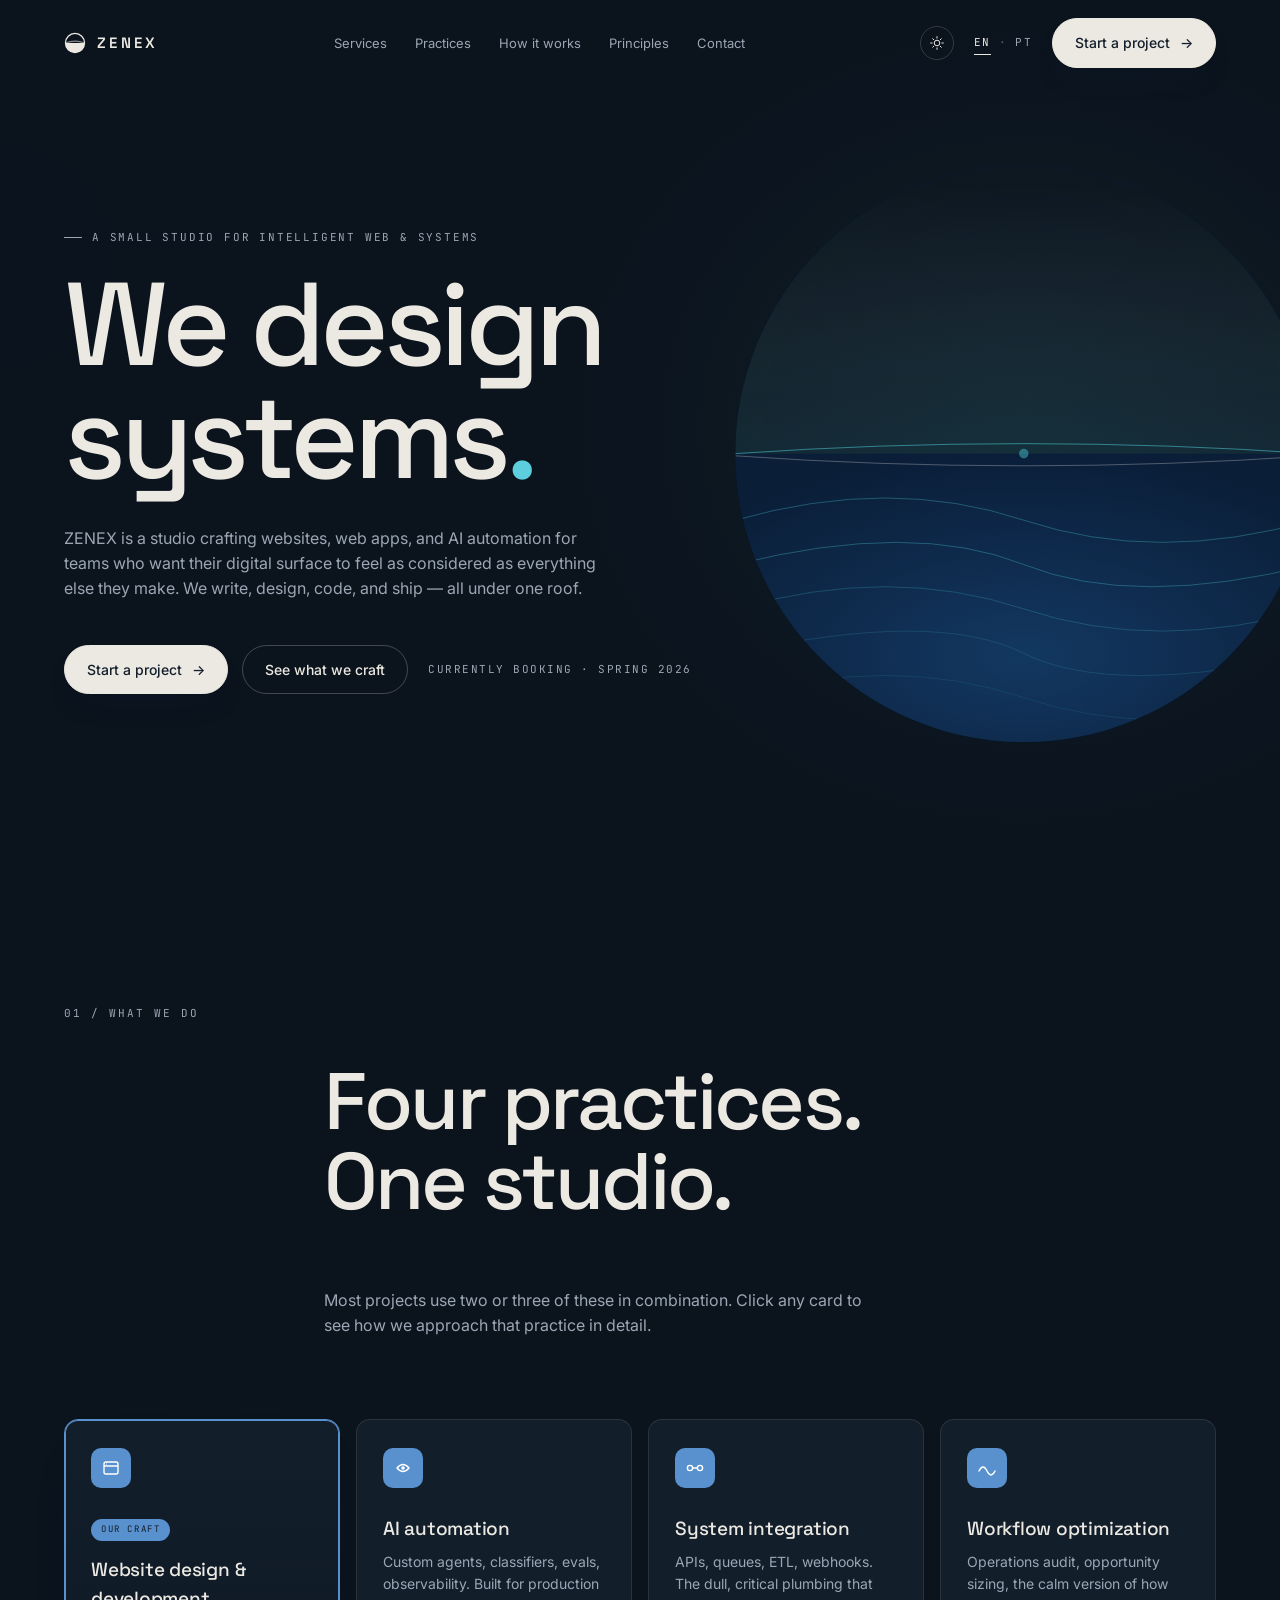
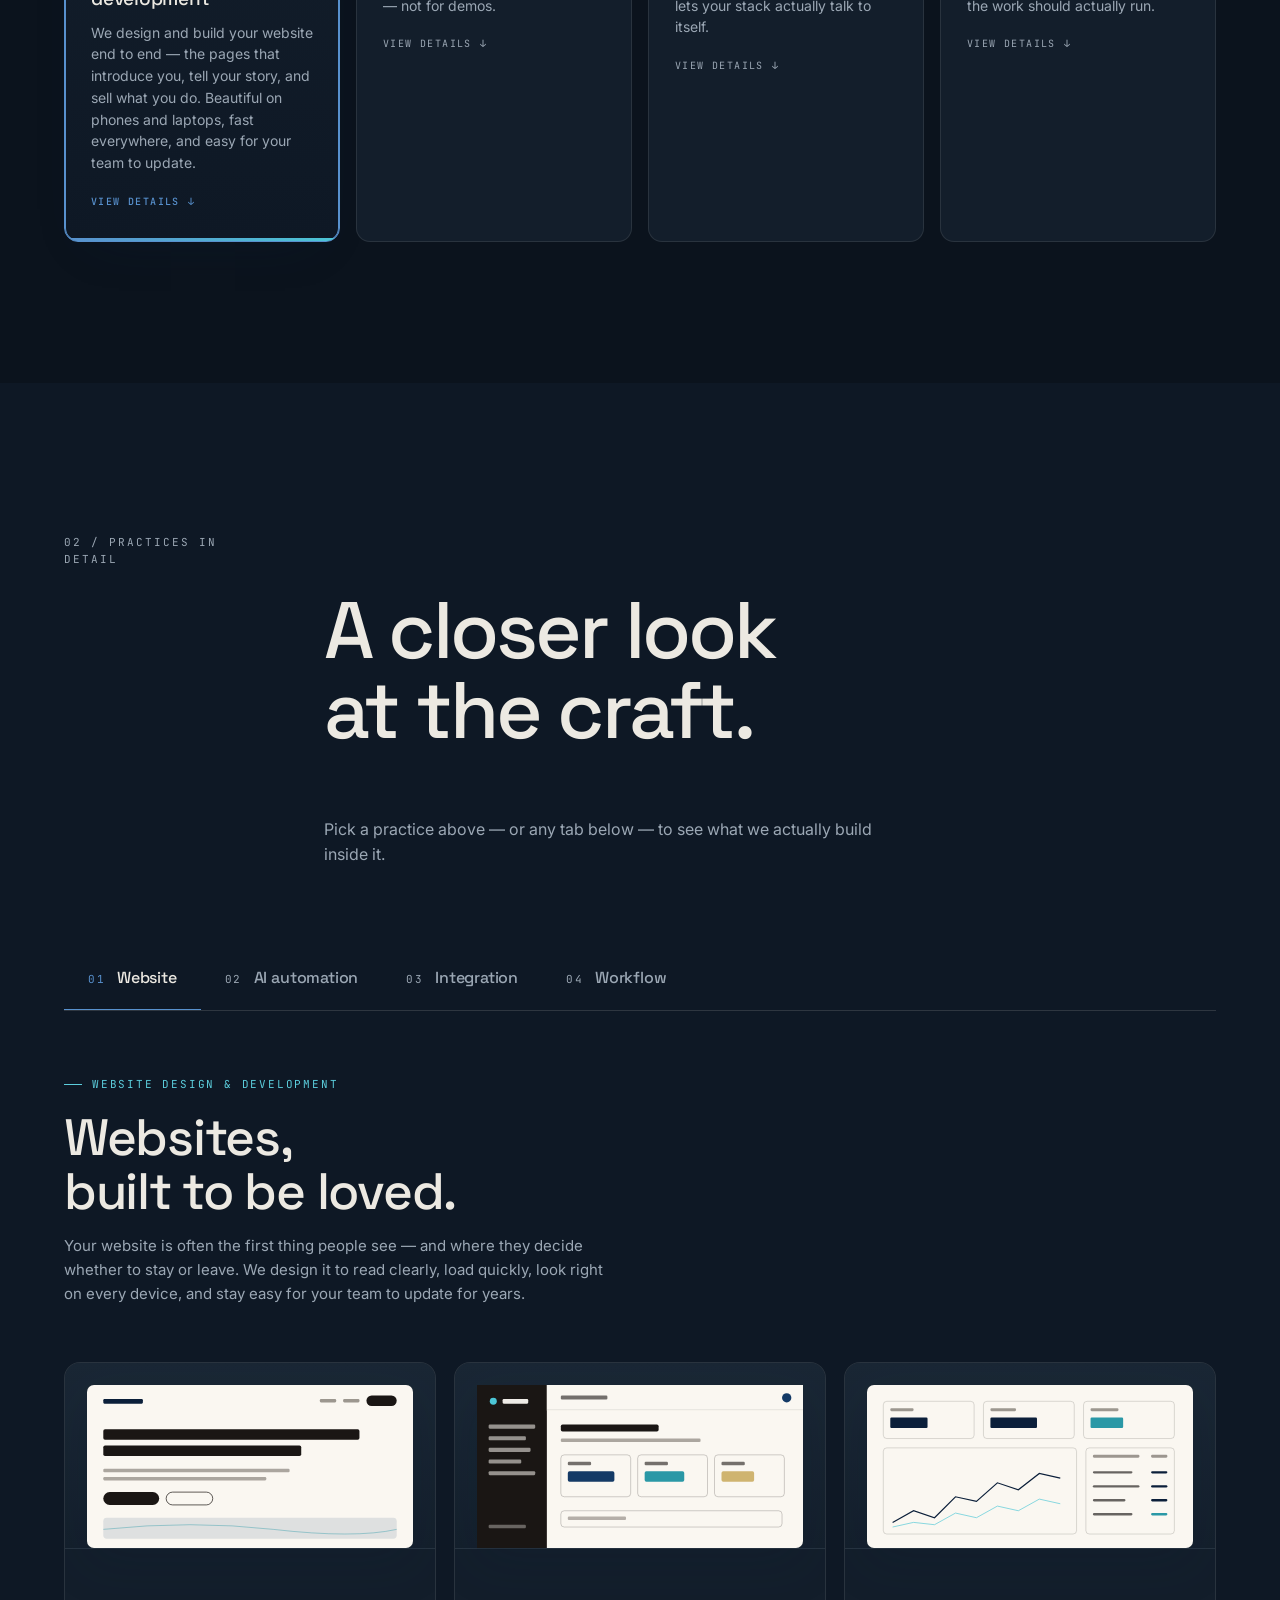
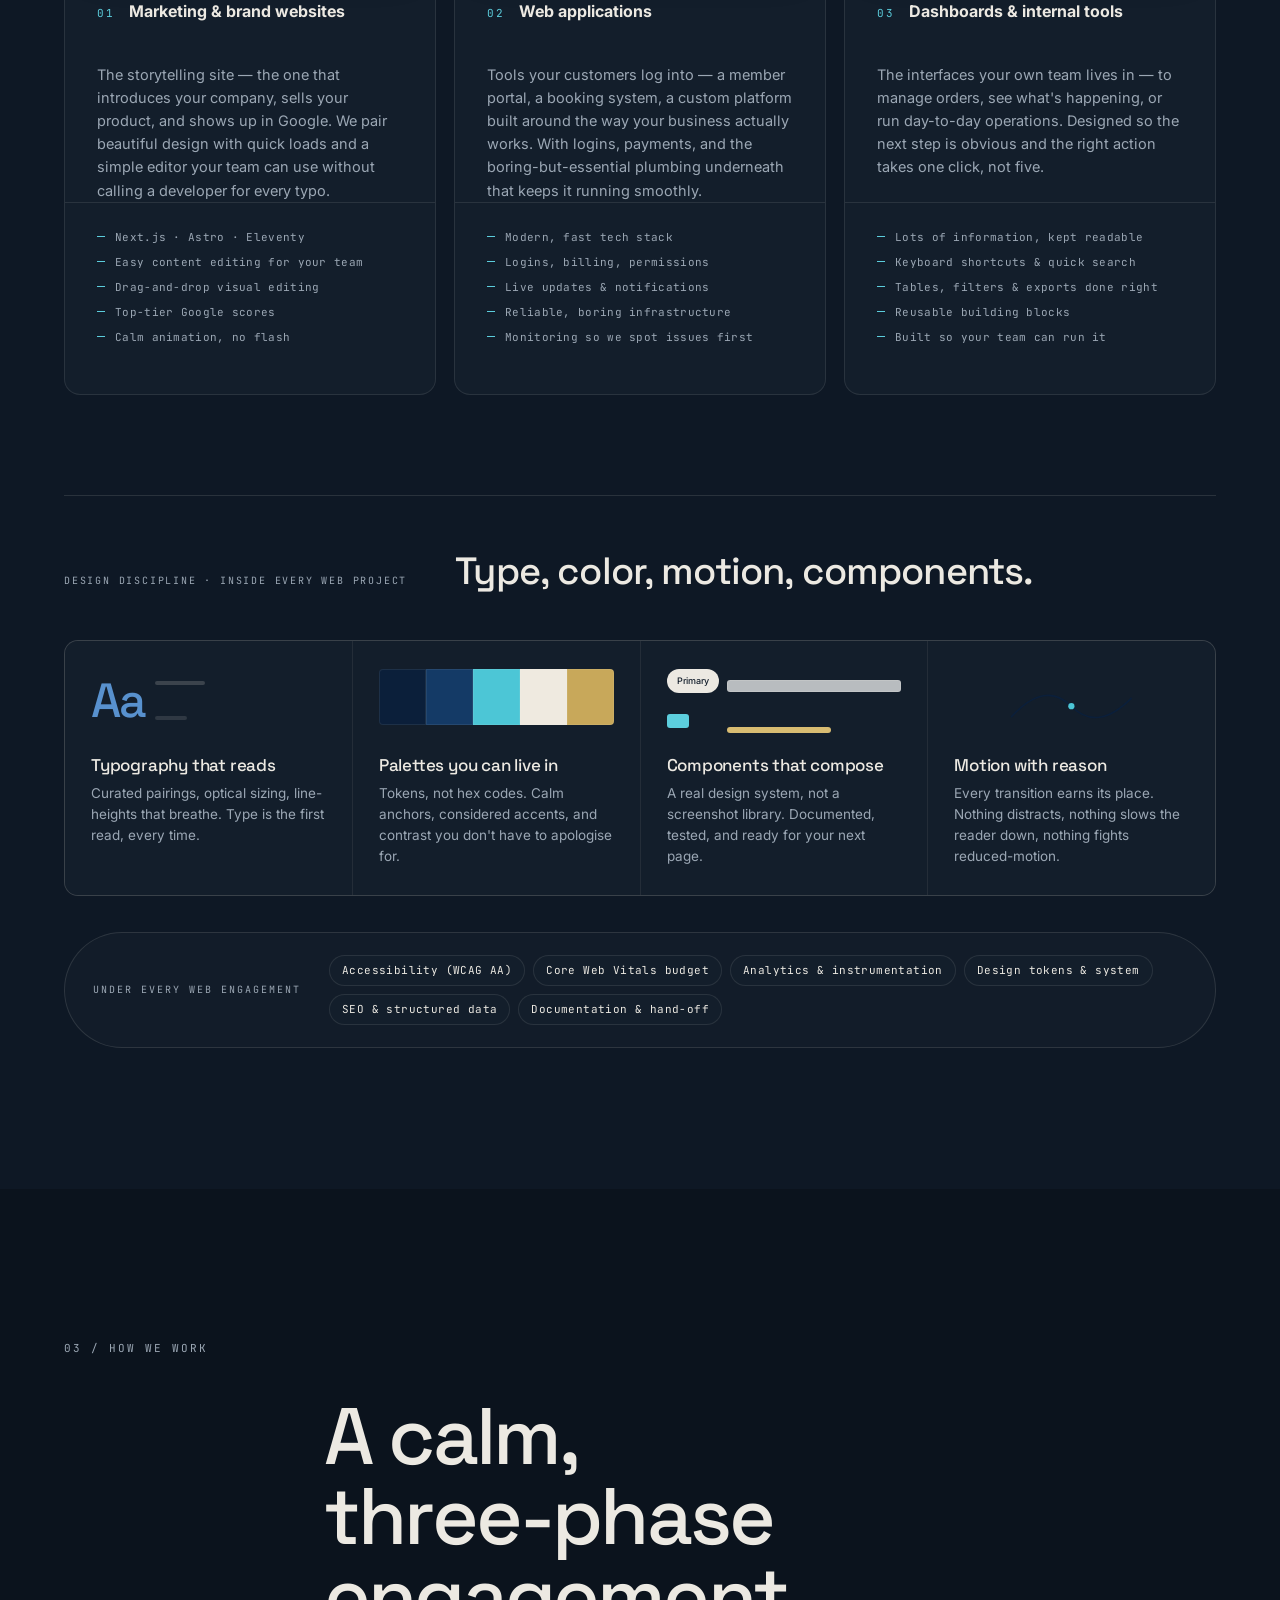
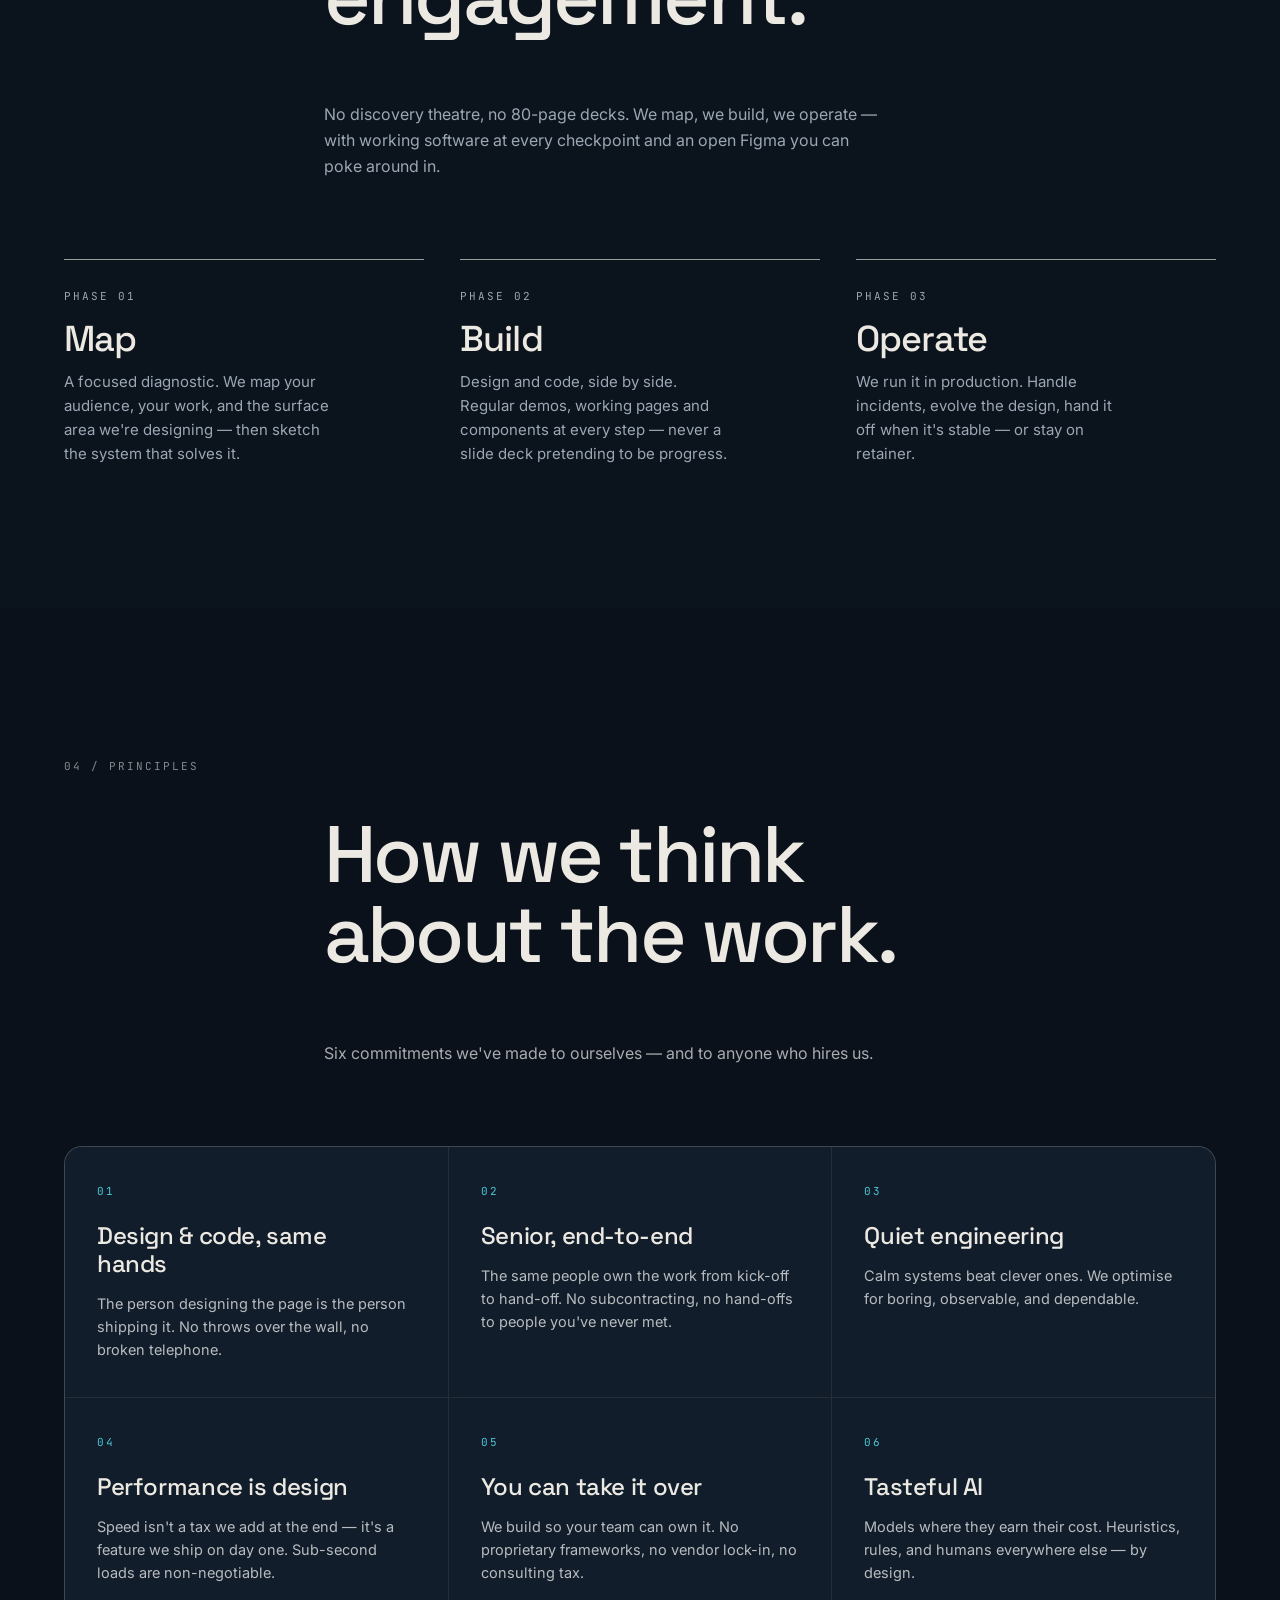
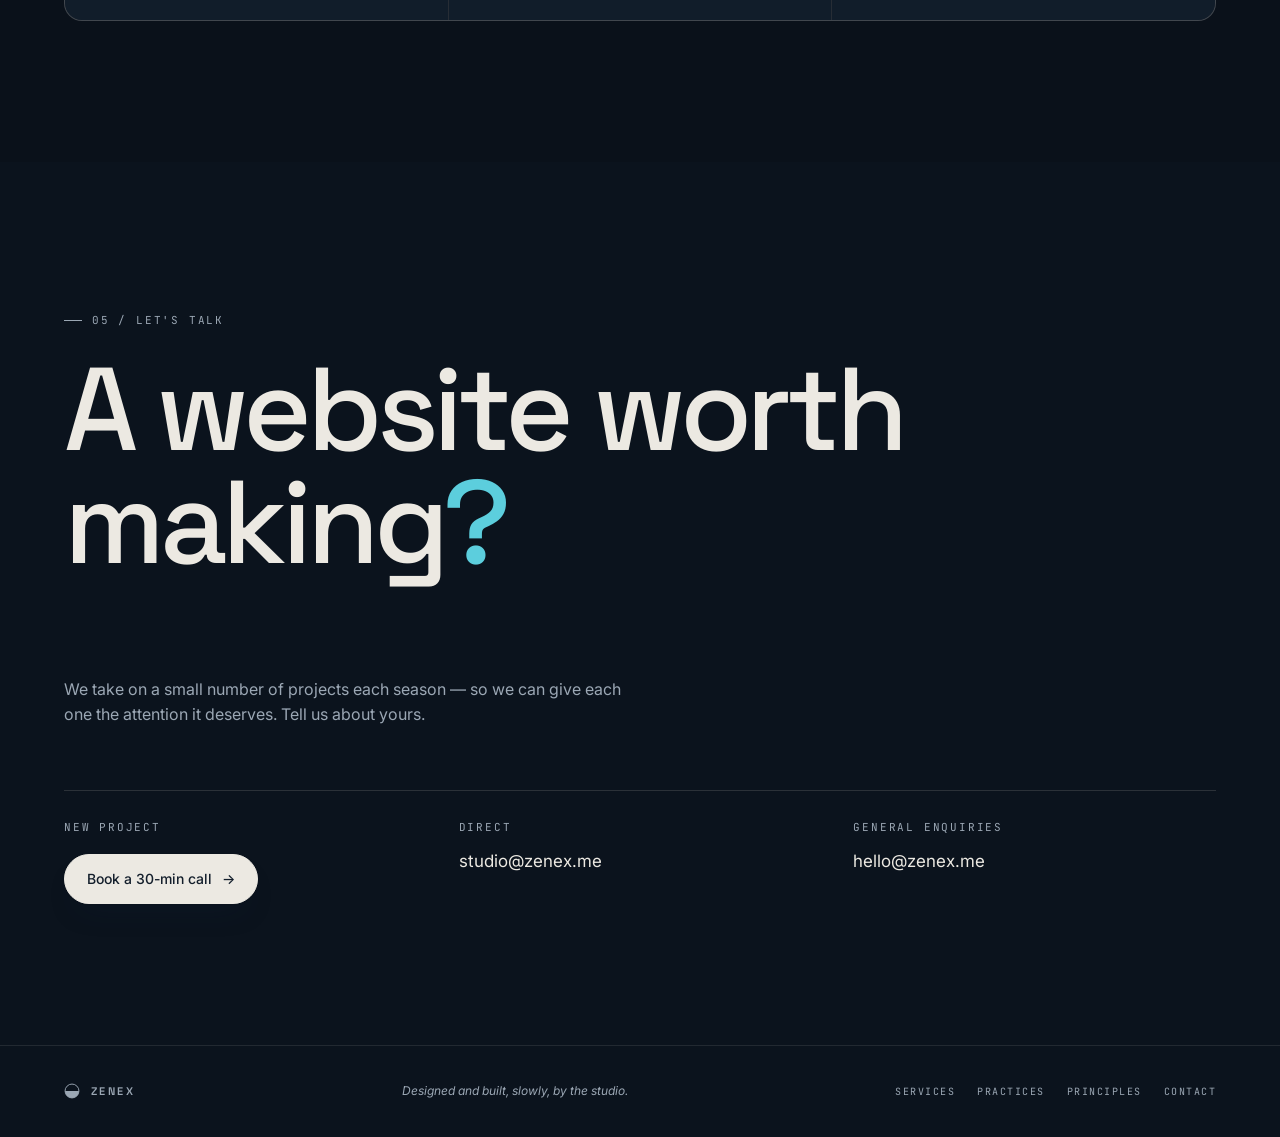
==== commit 42a55694: "Fix contact emails to @zenex.me; correct Portuguese typo and spelling index.html: contact emails .co" ====
--- a/index.html
+++ b/index.html
@@ -1383,18 +1383,18 @@
           <div>
             <div class="l" data-i18n="contact.new_l">New project</div>
             <div class="v" style="margin-top:18px;">
-              <a class="btn primary" href="mailto:studio@zenex.com">
+              <a class="btn primary" href="mailto:studio@zenex.me">
                 <span data-i18n="contact.book">Book a 30-min call</span> <span class="arrow" aria-hidden="true">→</span>
               </a>
             </div>
           </div>
           <div>
             <div class="l" data-i18n="contact.email_l">Direct</div>
-            <div class="v"><a href="mailto:studio@zenex.com">studio@zenex.com</a></div>
+            <div class="v"><a href="mailto:studio@zenex.me">studio@zenex.me</a></div>
           </div>
           <div>
             <div class="l" data-i18n="contact.general_l">General enquiries</div>
-            <div class="v"><a href="mailto:hello@zenex.com">hello@zenex.com</a></div>
+            <div class="v"><a href="mailto:hello@zenex.me">hello@zenex.me</a></div>
           </div>
         </div>
       </div>
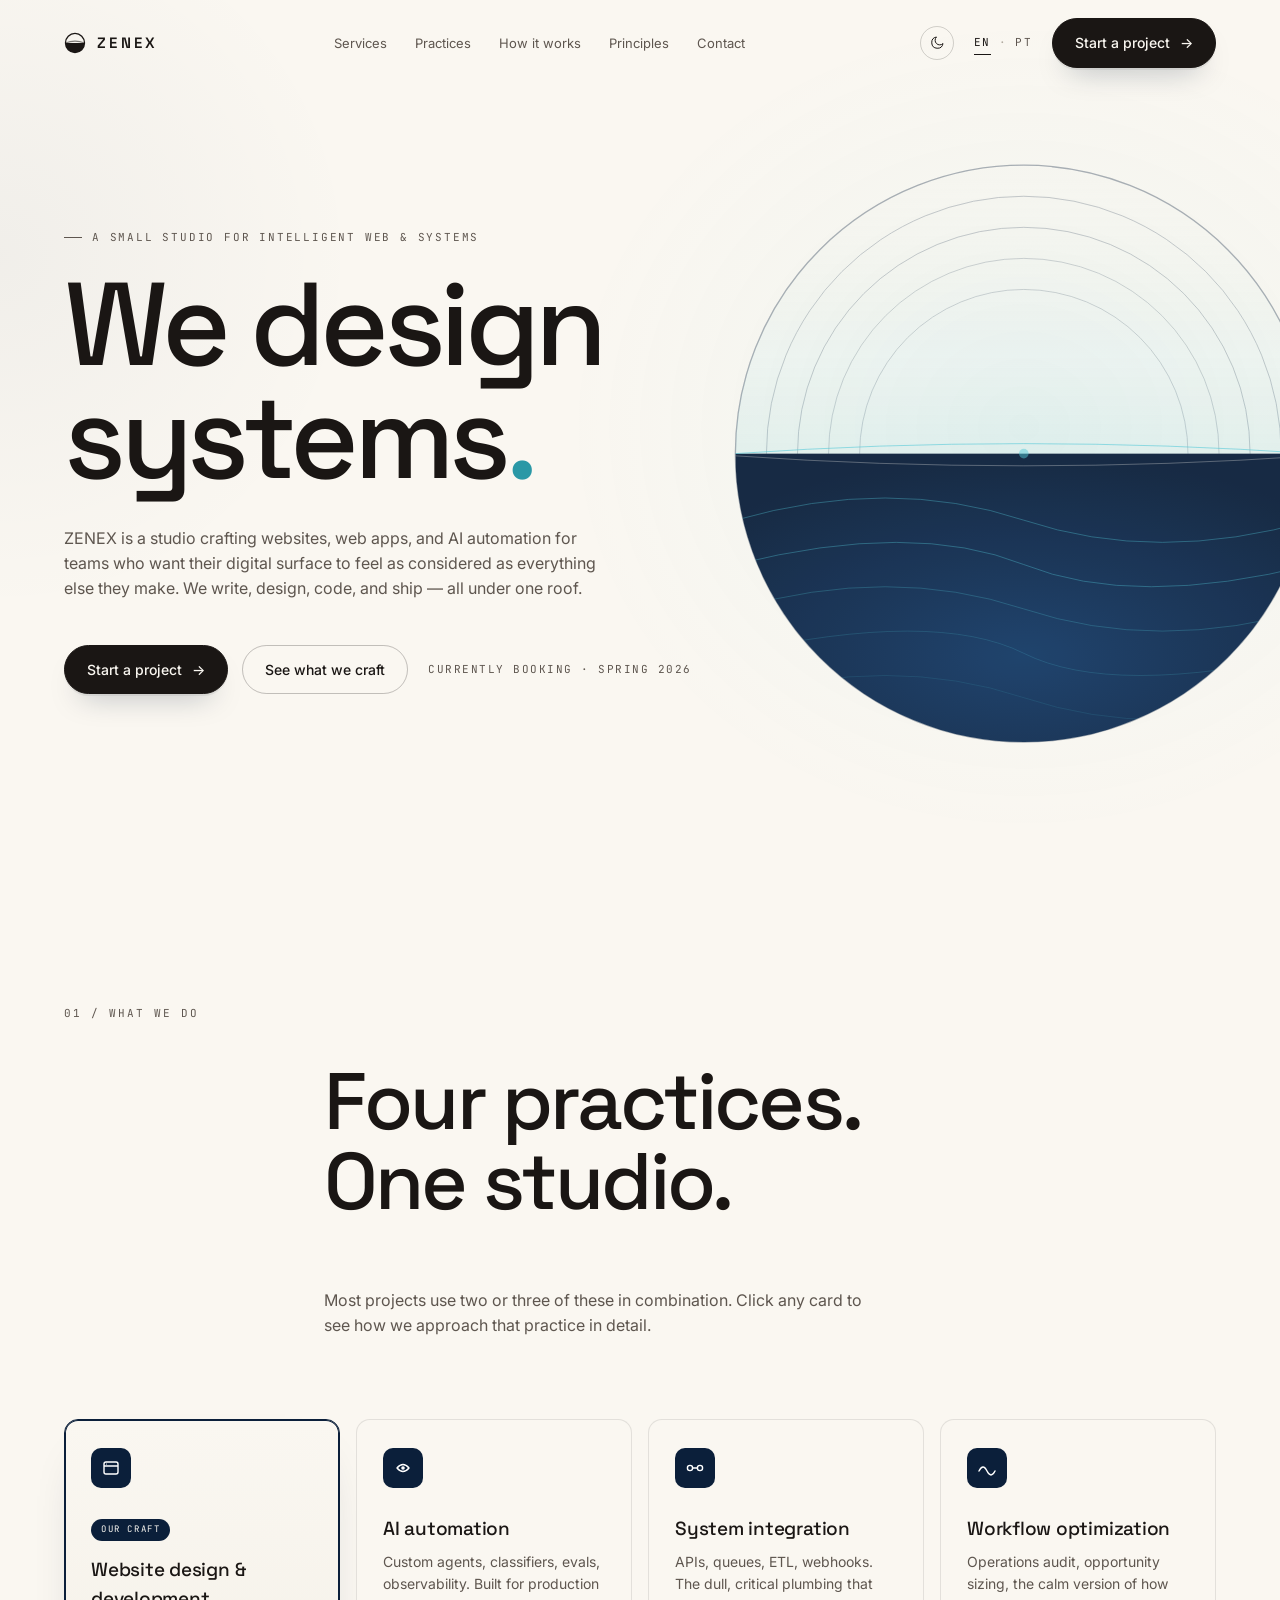
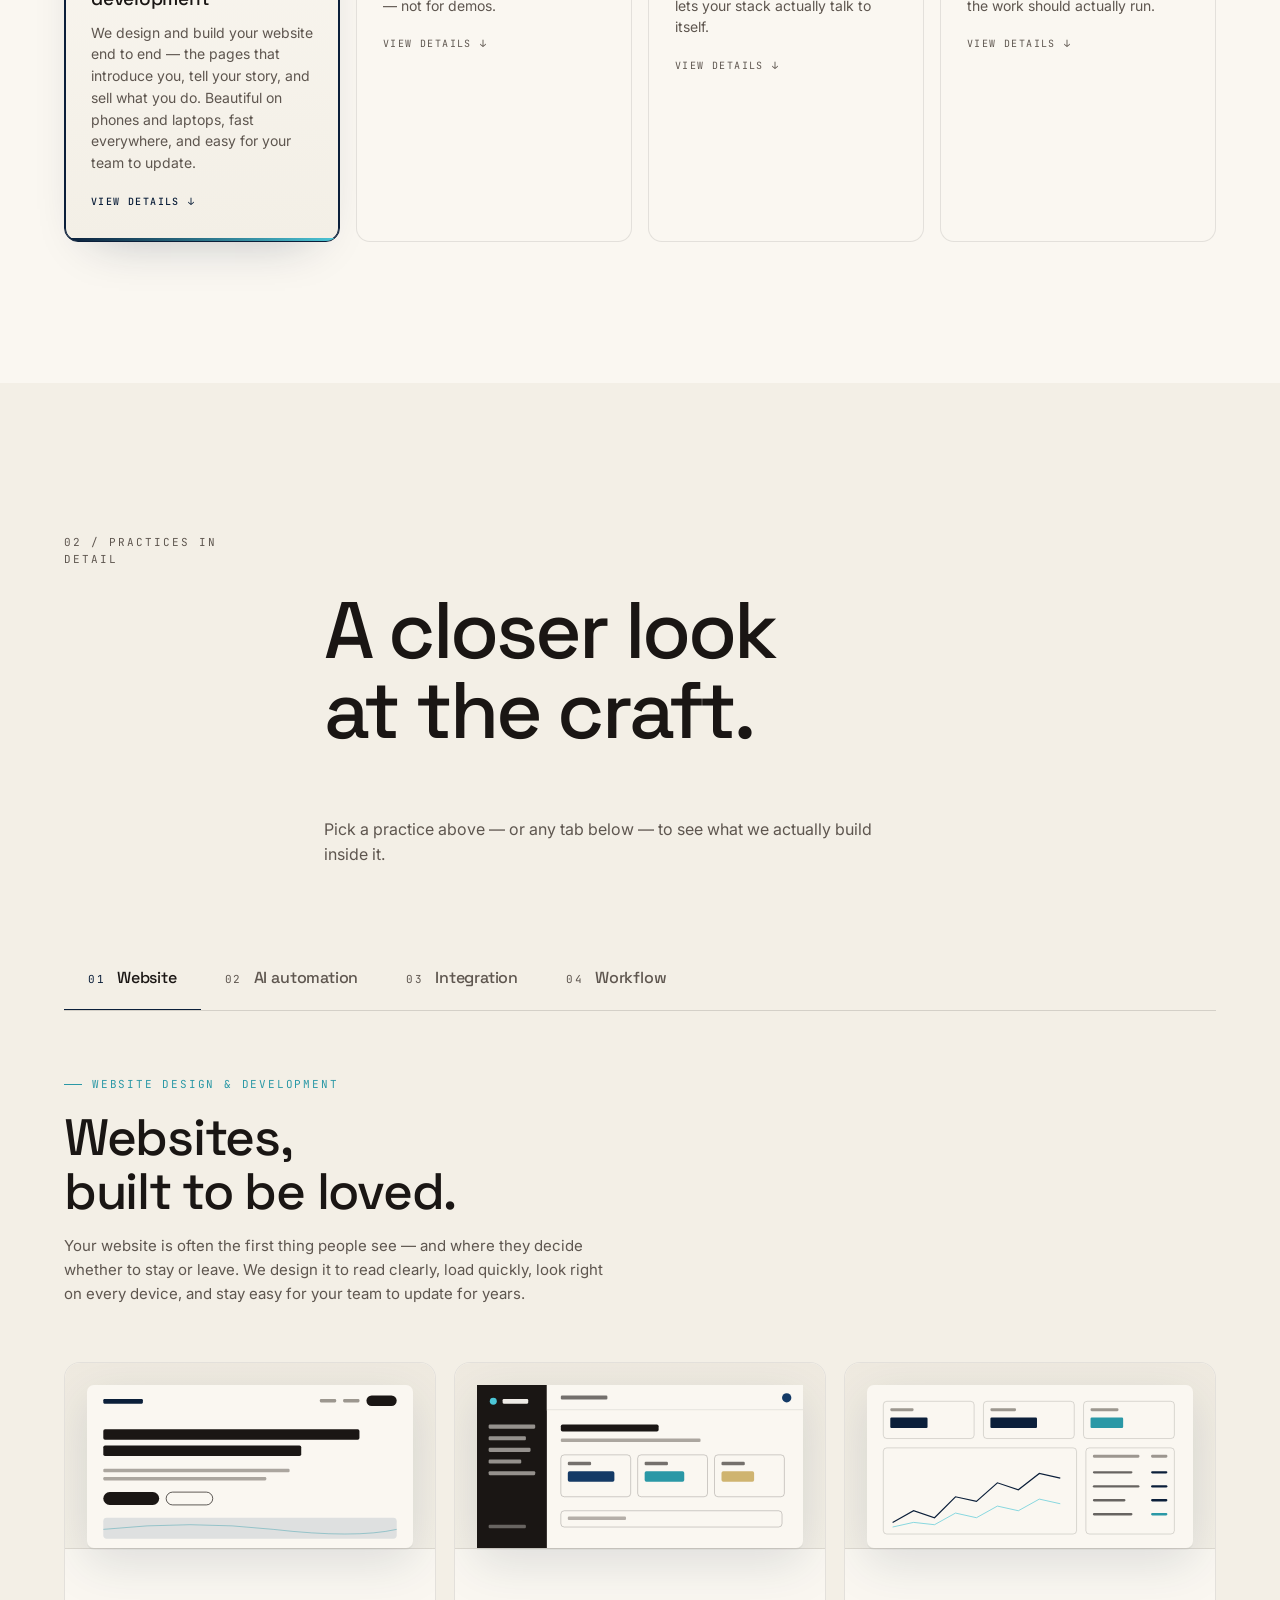
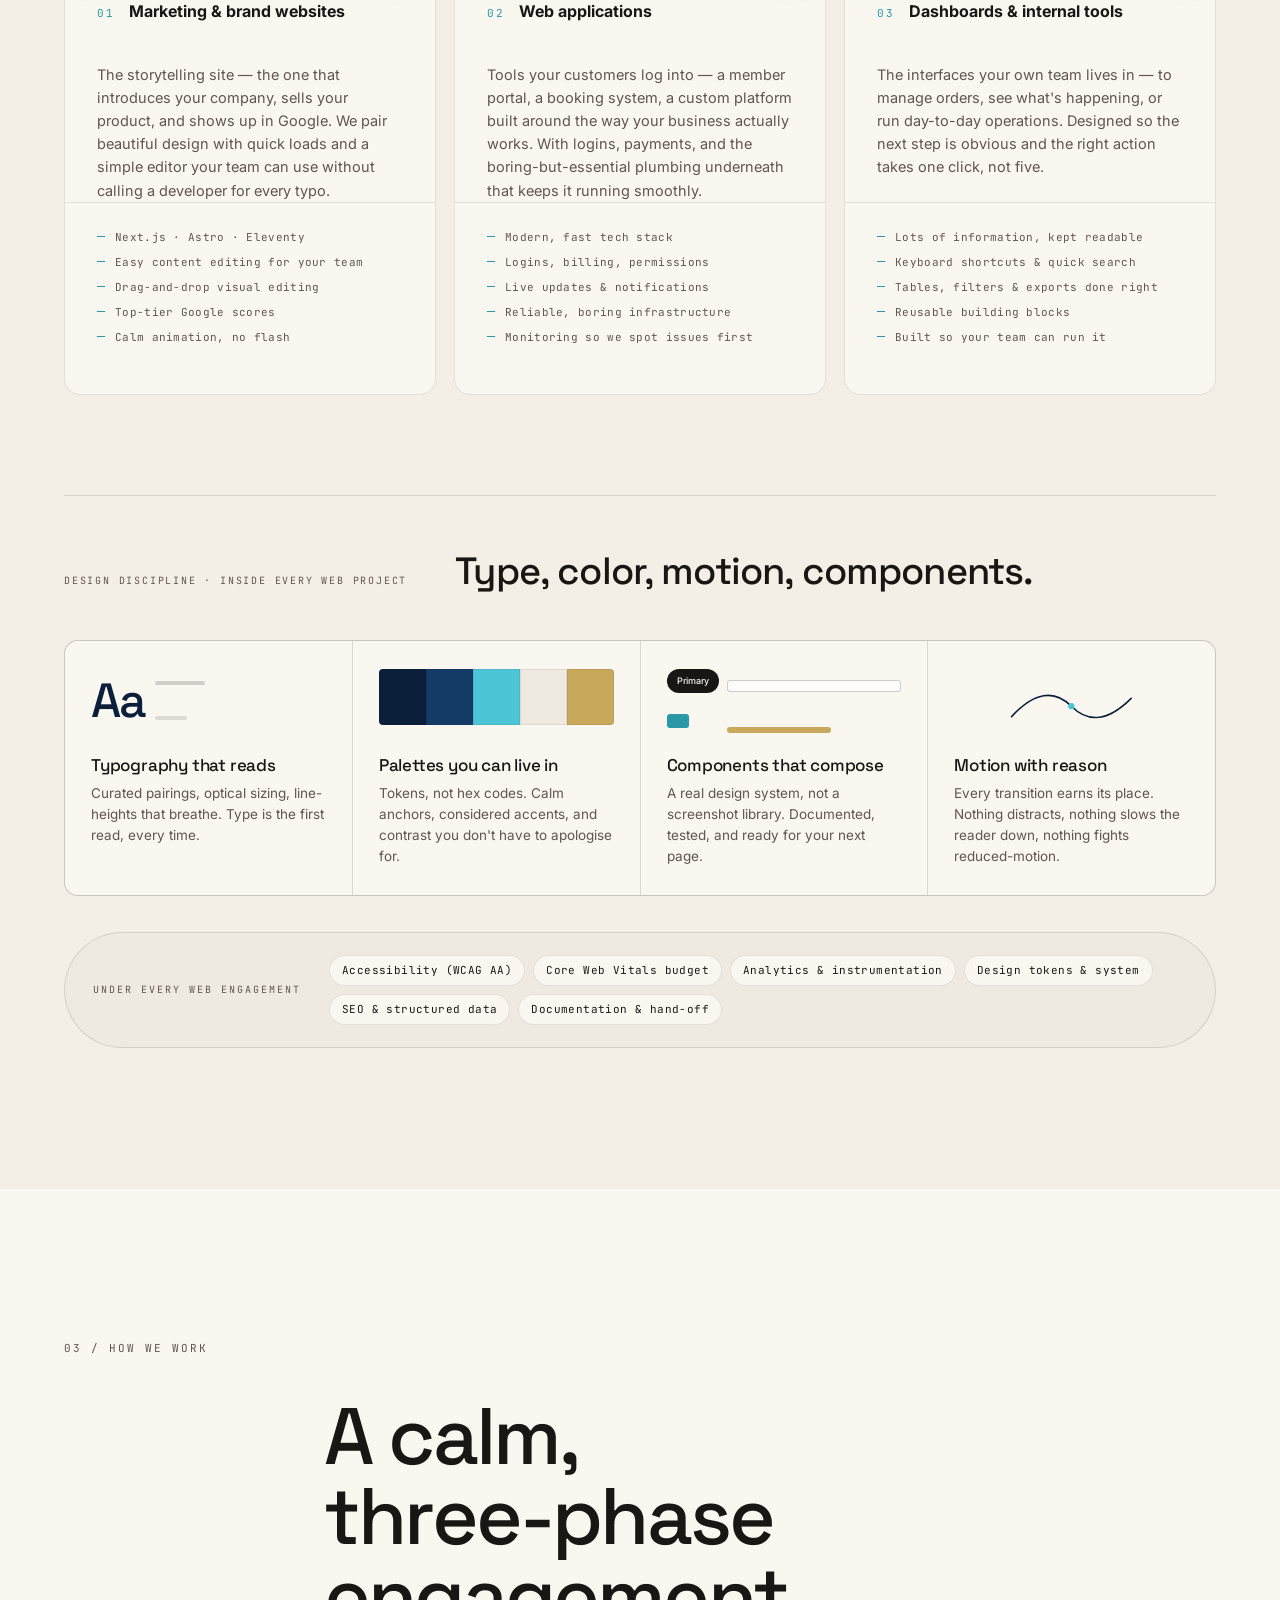
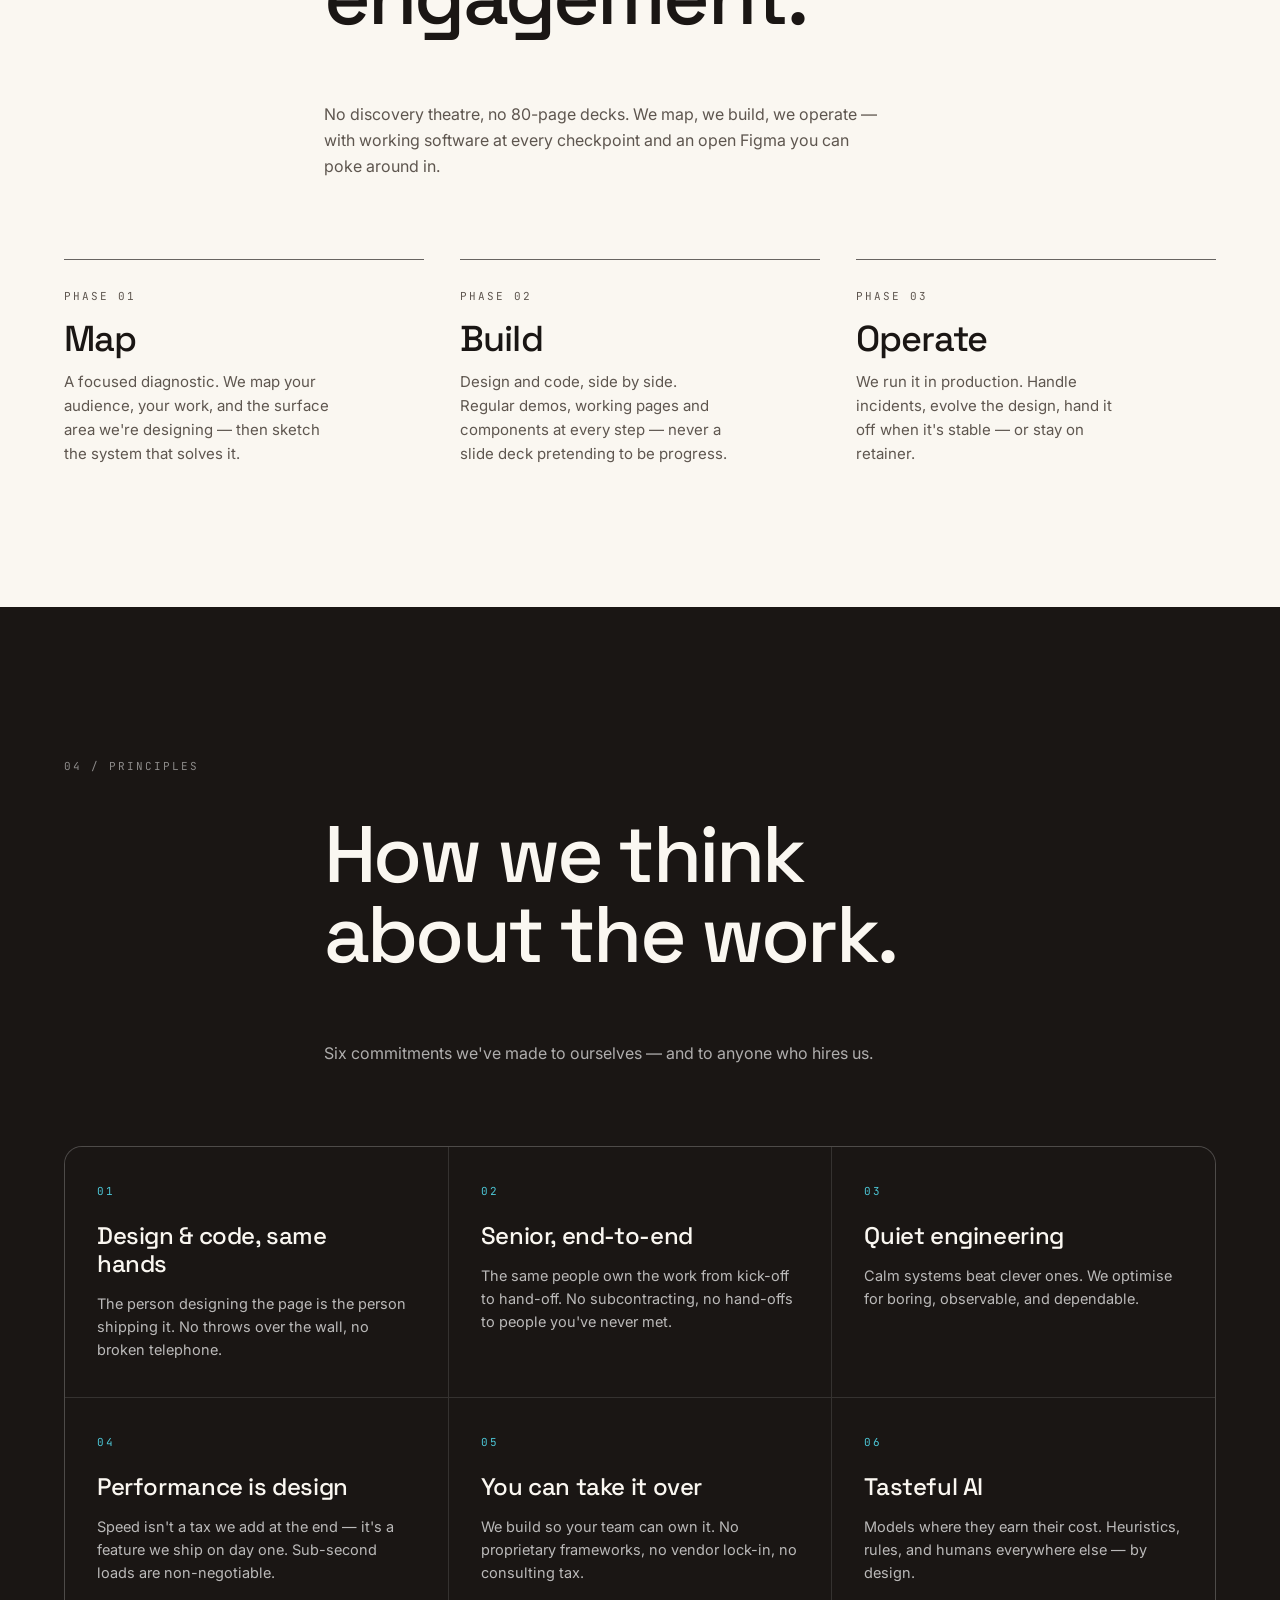
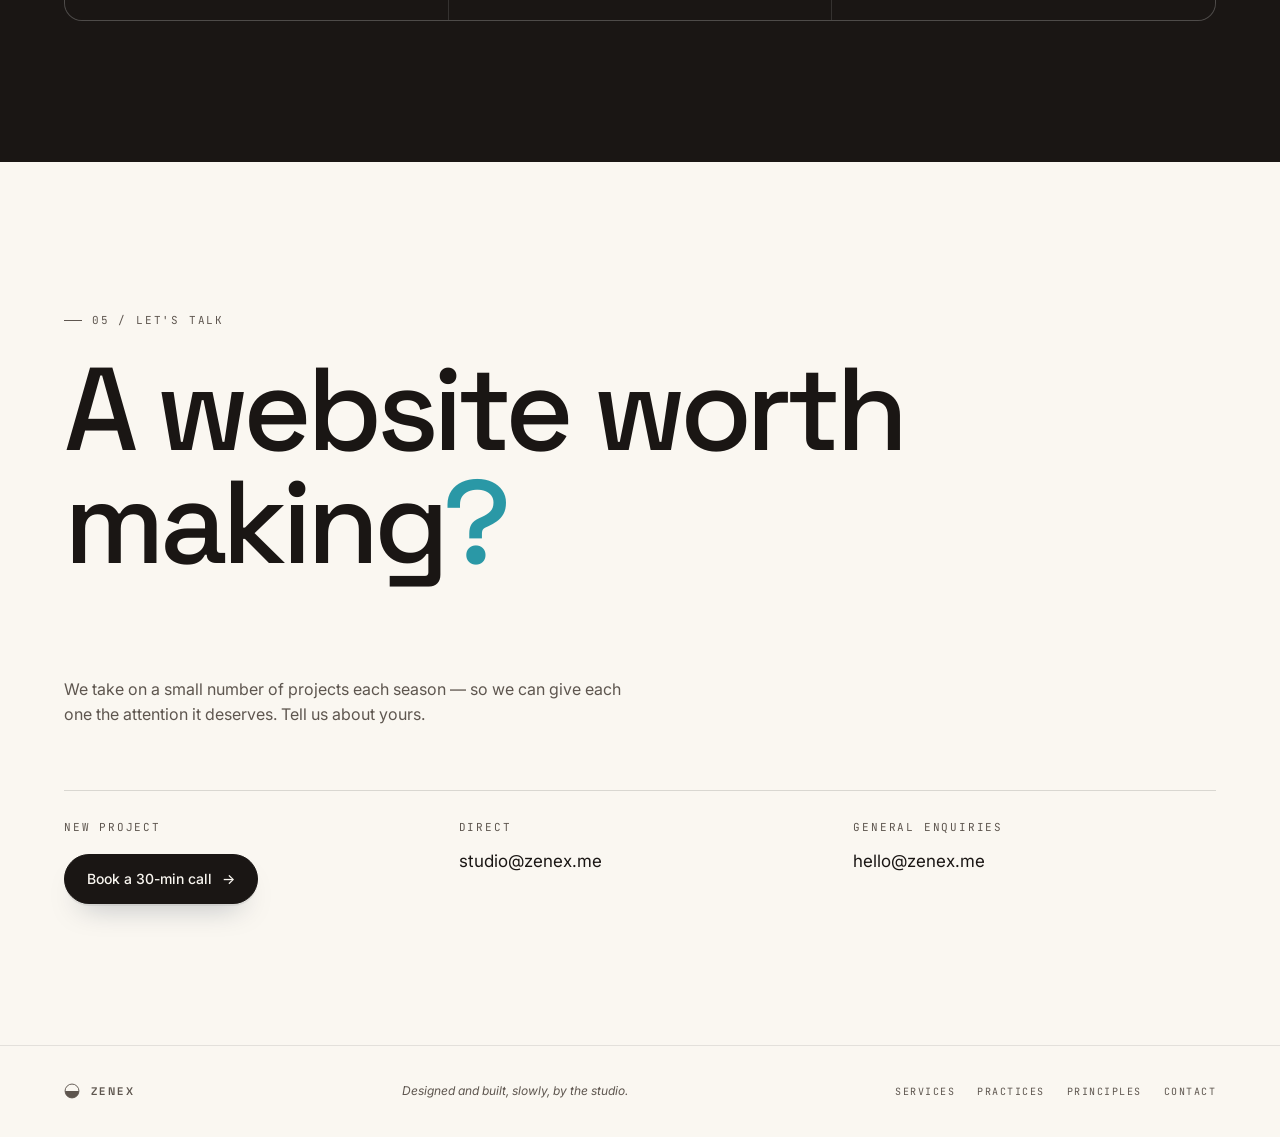
==== commit 10042bbd: "Add browser-tab favicon and default to light mode index.html: add <link rel="icon"> (32x32, 16x16) +" ====
--- a/index.html
+++ b/index.html
@@ -6,6 +6,11 @@
   <title>ZENEX · Intelligent systems for serious teams</title>
   <meta name="description" content="ZENEX is an intelligent systems studio. AI automation, web platforms, and integration — quietly engineered." />
 
+  <!-- Browser-tab icon (ZENEX mark) -->
+  <link rel="icon" type="image/png" sizes="32x32" href="zenex-mark-64.png" />
+  <link rel="icon" type="image/png" sizes="16x16" href="favicon-32.png" />
+  <link rel="apple-touch-icon" sizes="180x180" href="favicon-512.png" />
+
   <link rel="preconnect" href="https://fonts.googleapis.com" />
   <link rel="preconnect" href="https://fonts.gstatic.com" crossorigin />
   <link rel="stylesheet" href="https://fonts.googleapis.com/css2?family=Inter:wght@300;400;500;600;700&family=Space+Grotesk:wght@400;500;600;700&family=JetBrains+Mono:wght@400;500&display=swap" />
@@ -13,10 +18,10 @@
   <script>
     (function () {
       try {
-        var t = localStorage.getItem('zenex-theme') || 'dark';
+        var t = localStorage.getItem('zenex-theme') || 'light';
         document.documentElement.setAttribute('data-theme', t);
       } catch (e) {
-        document.documentElement.setAttribute('data-theme', 'dark');
+        document.documentElement.setAttribute('data-theme', 'light');
       }
     })();
   </script>
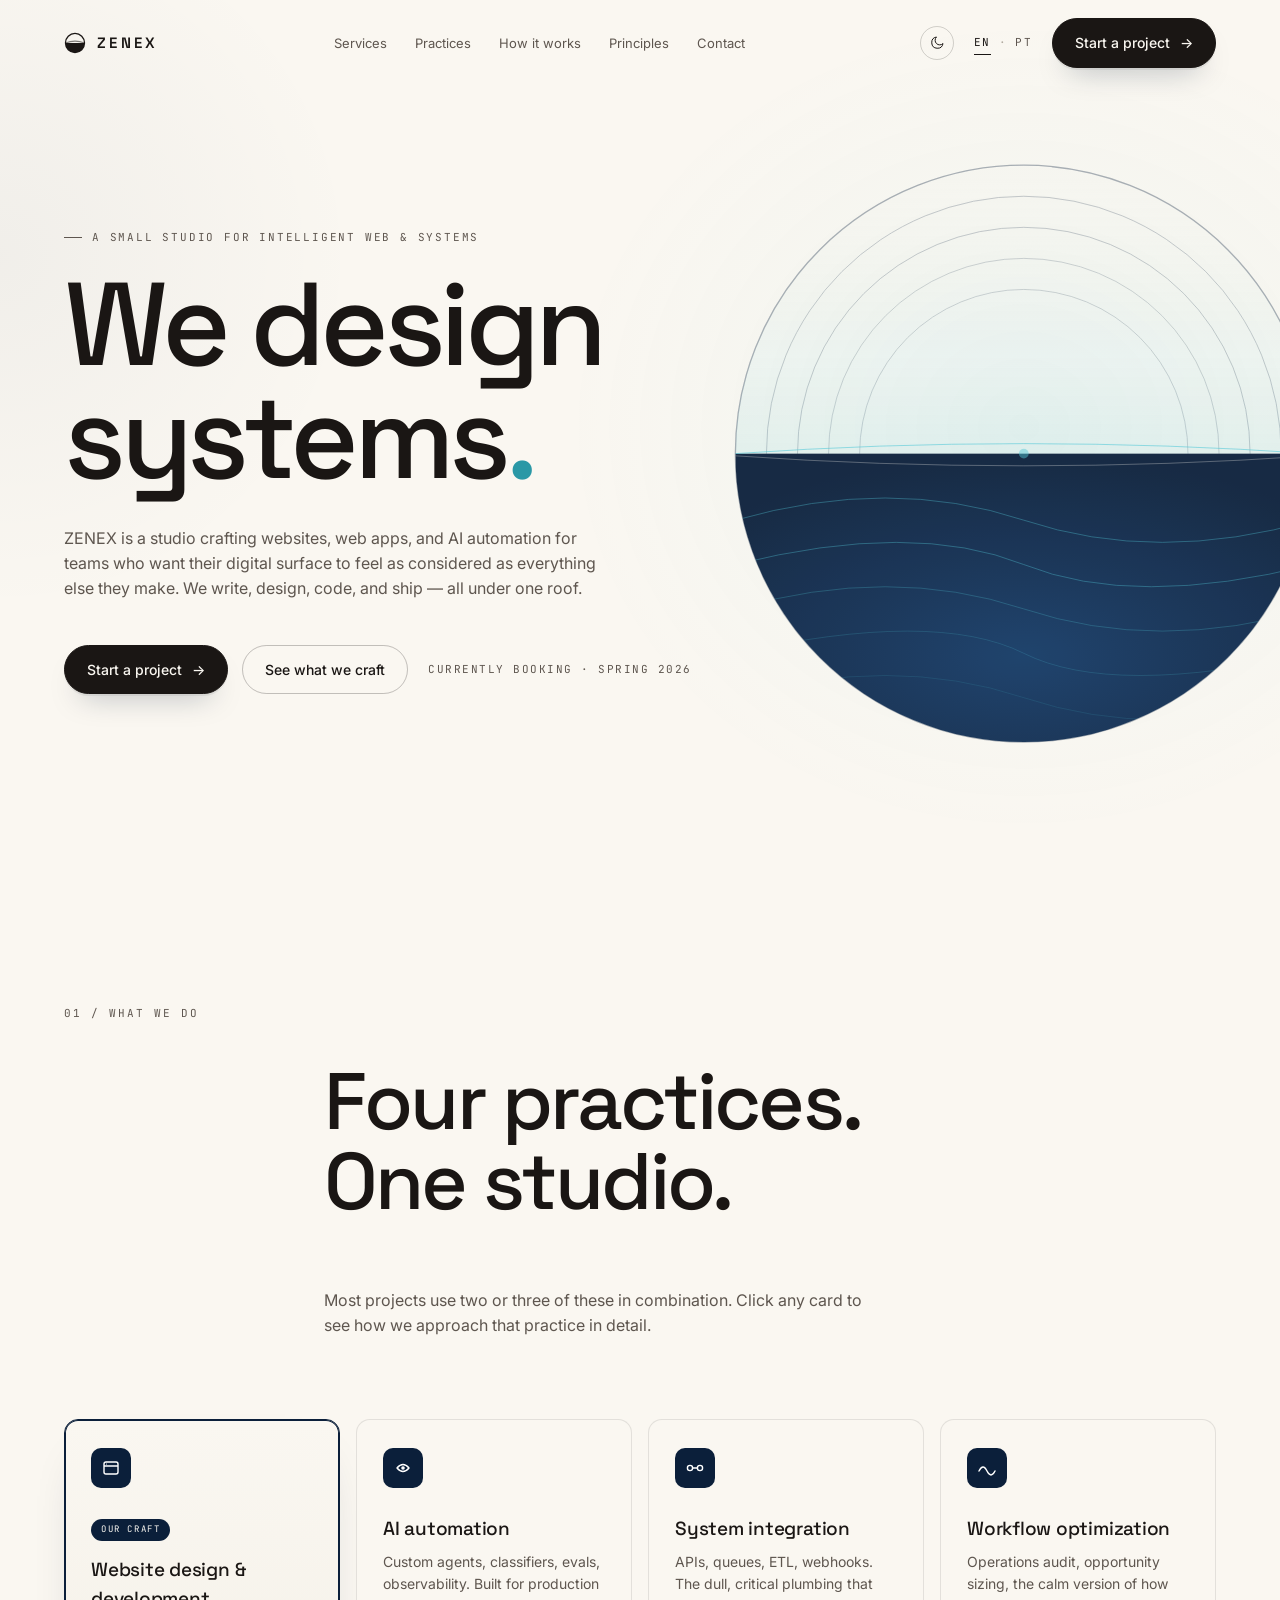
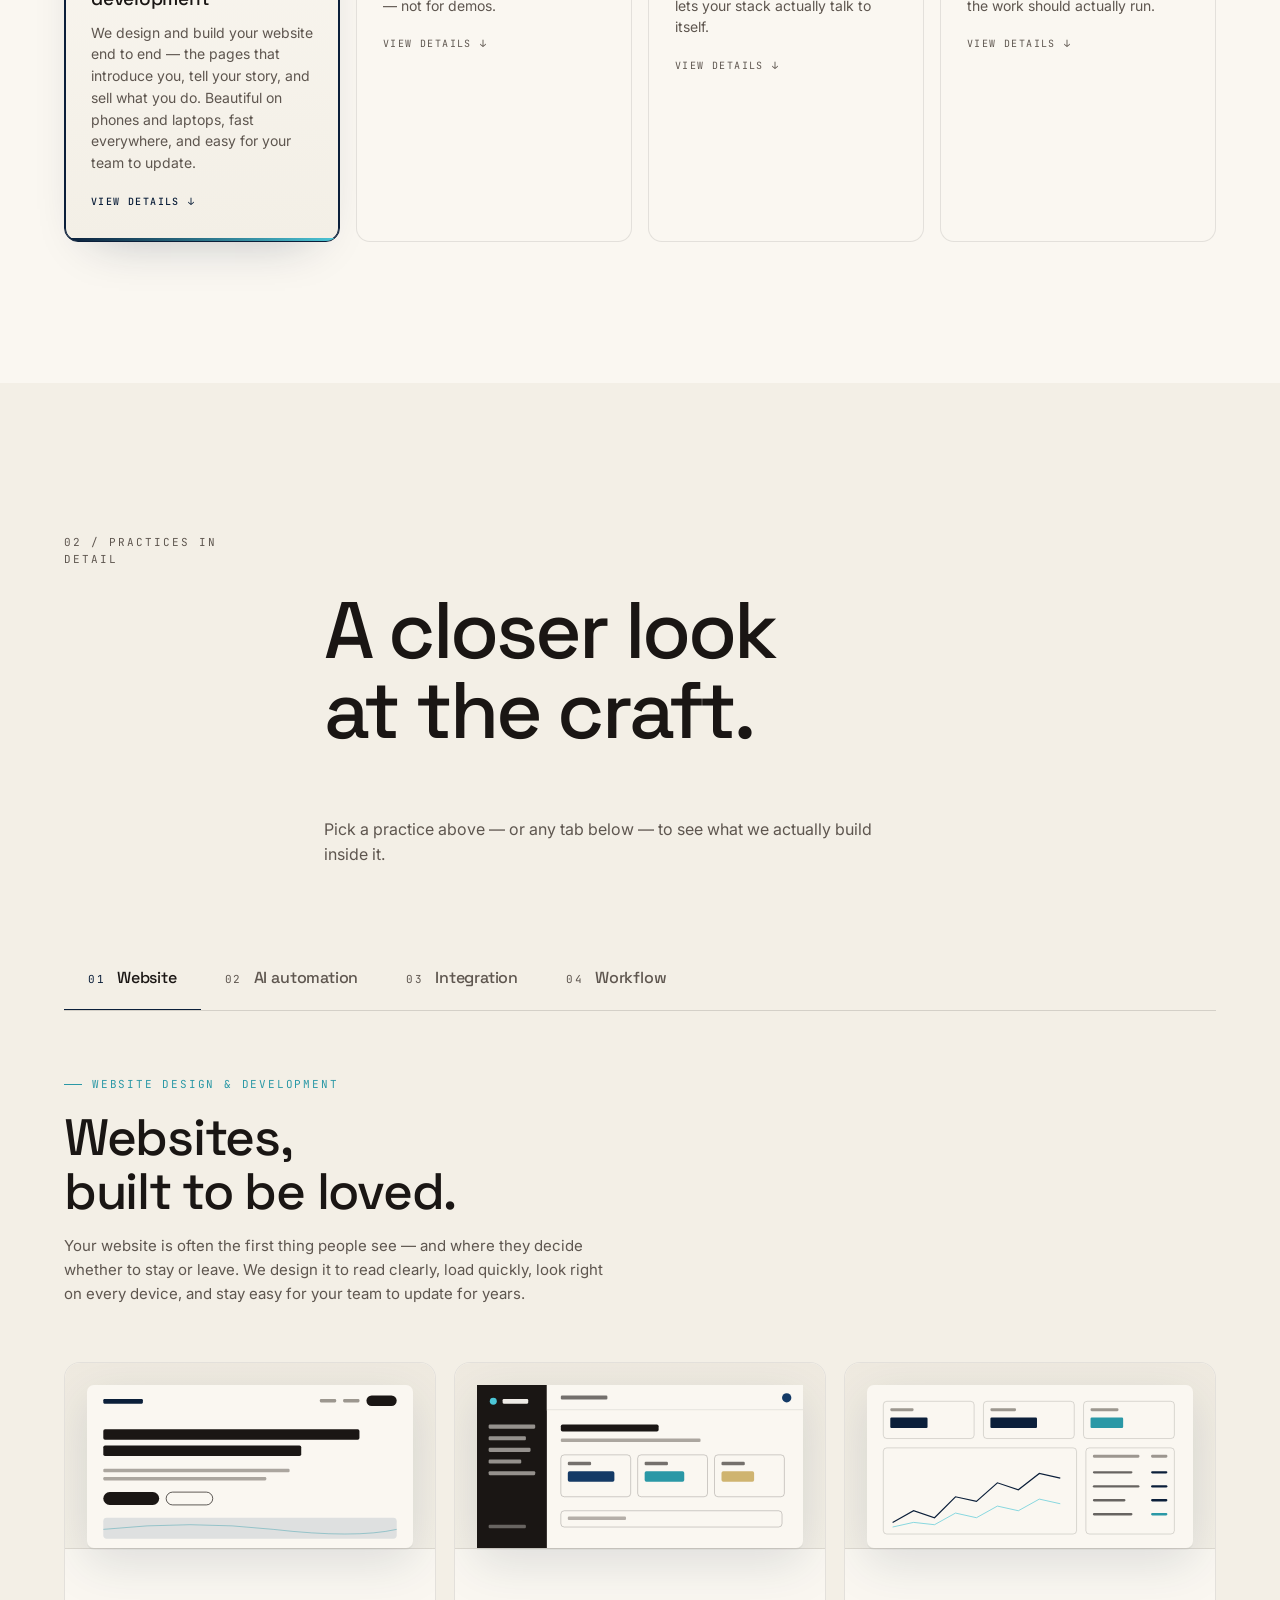
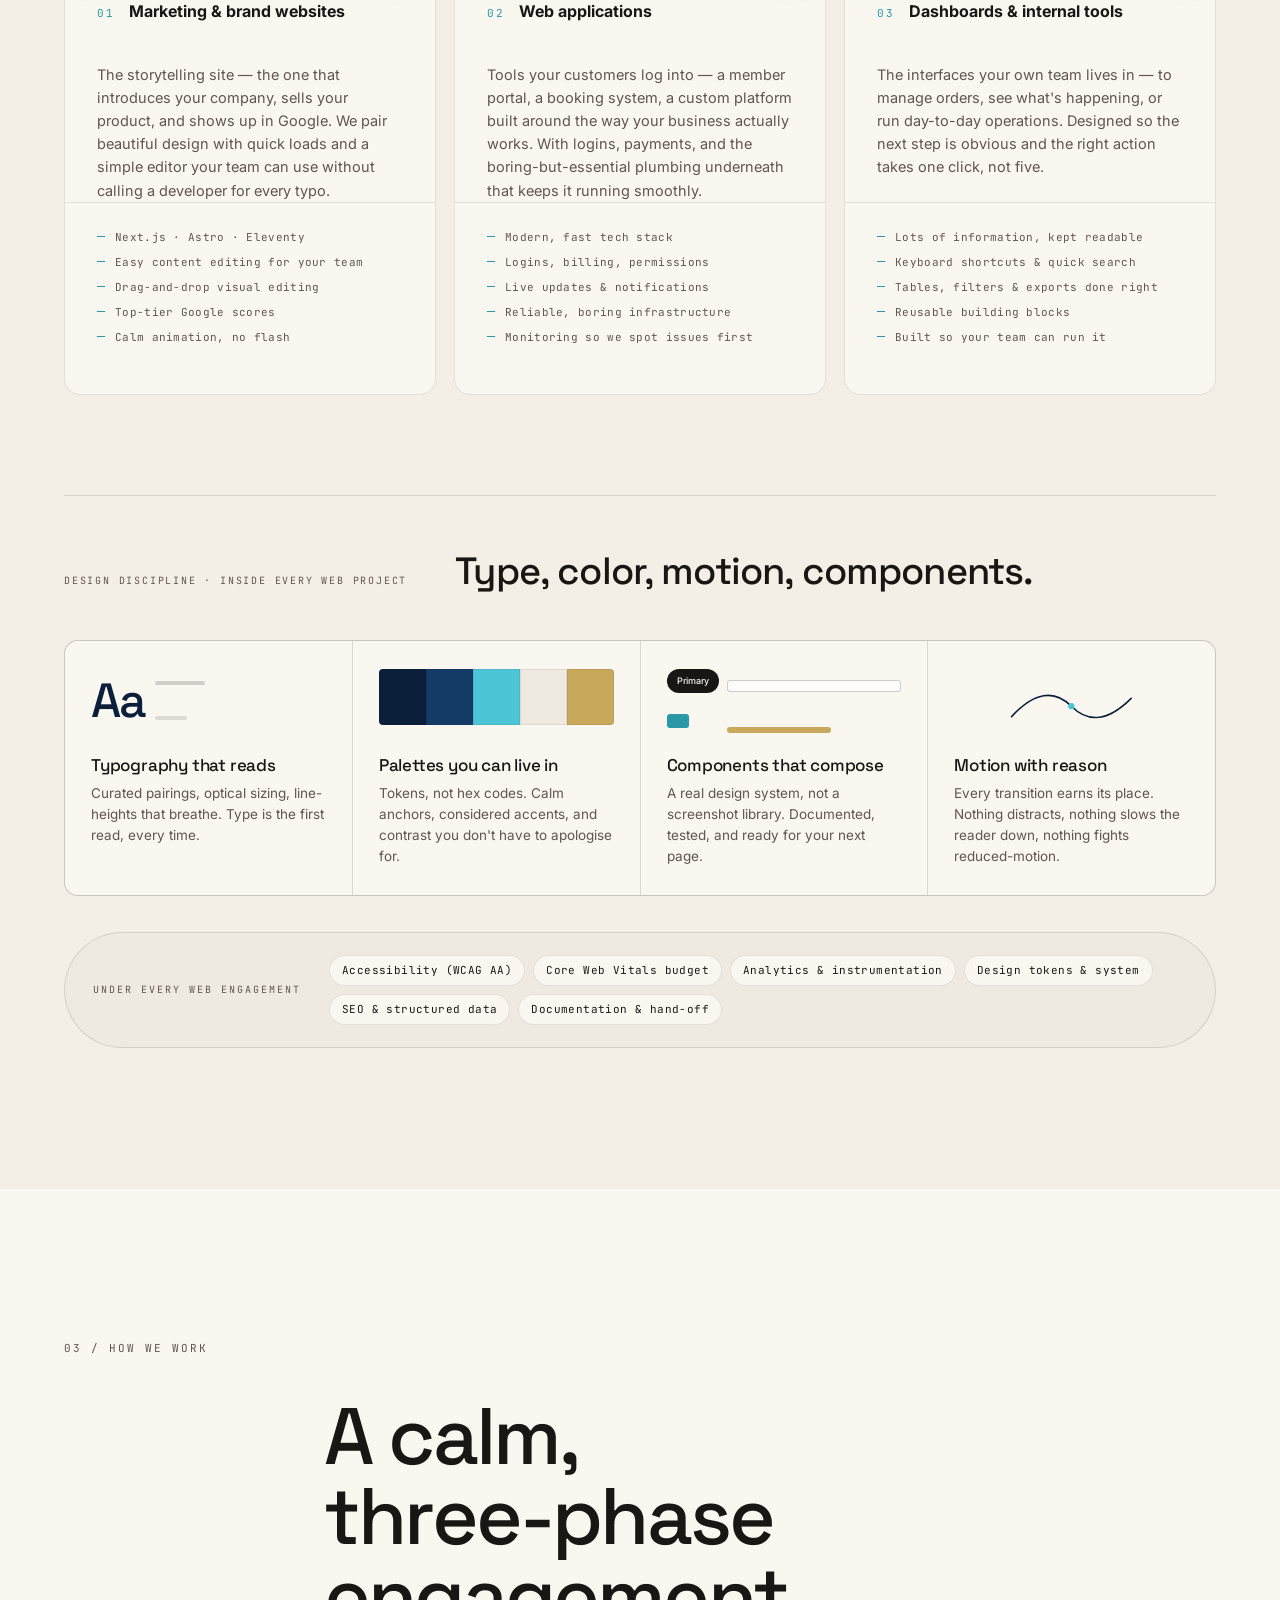
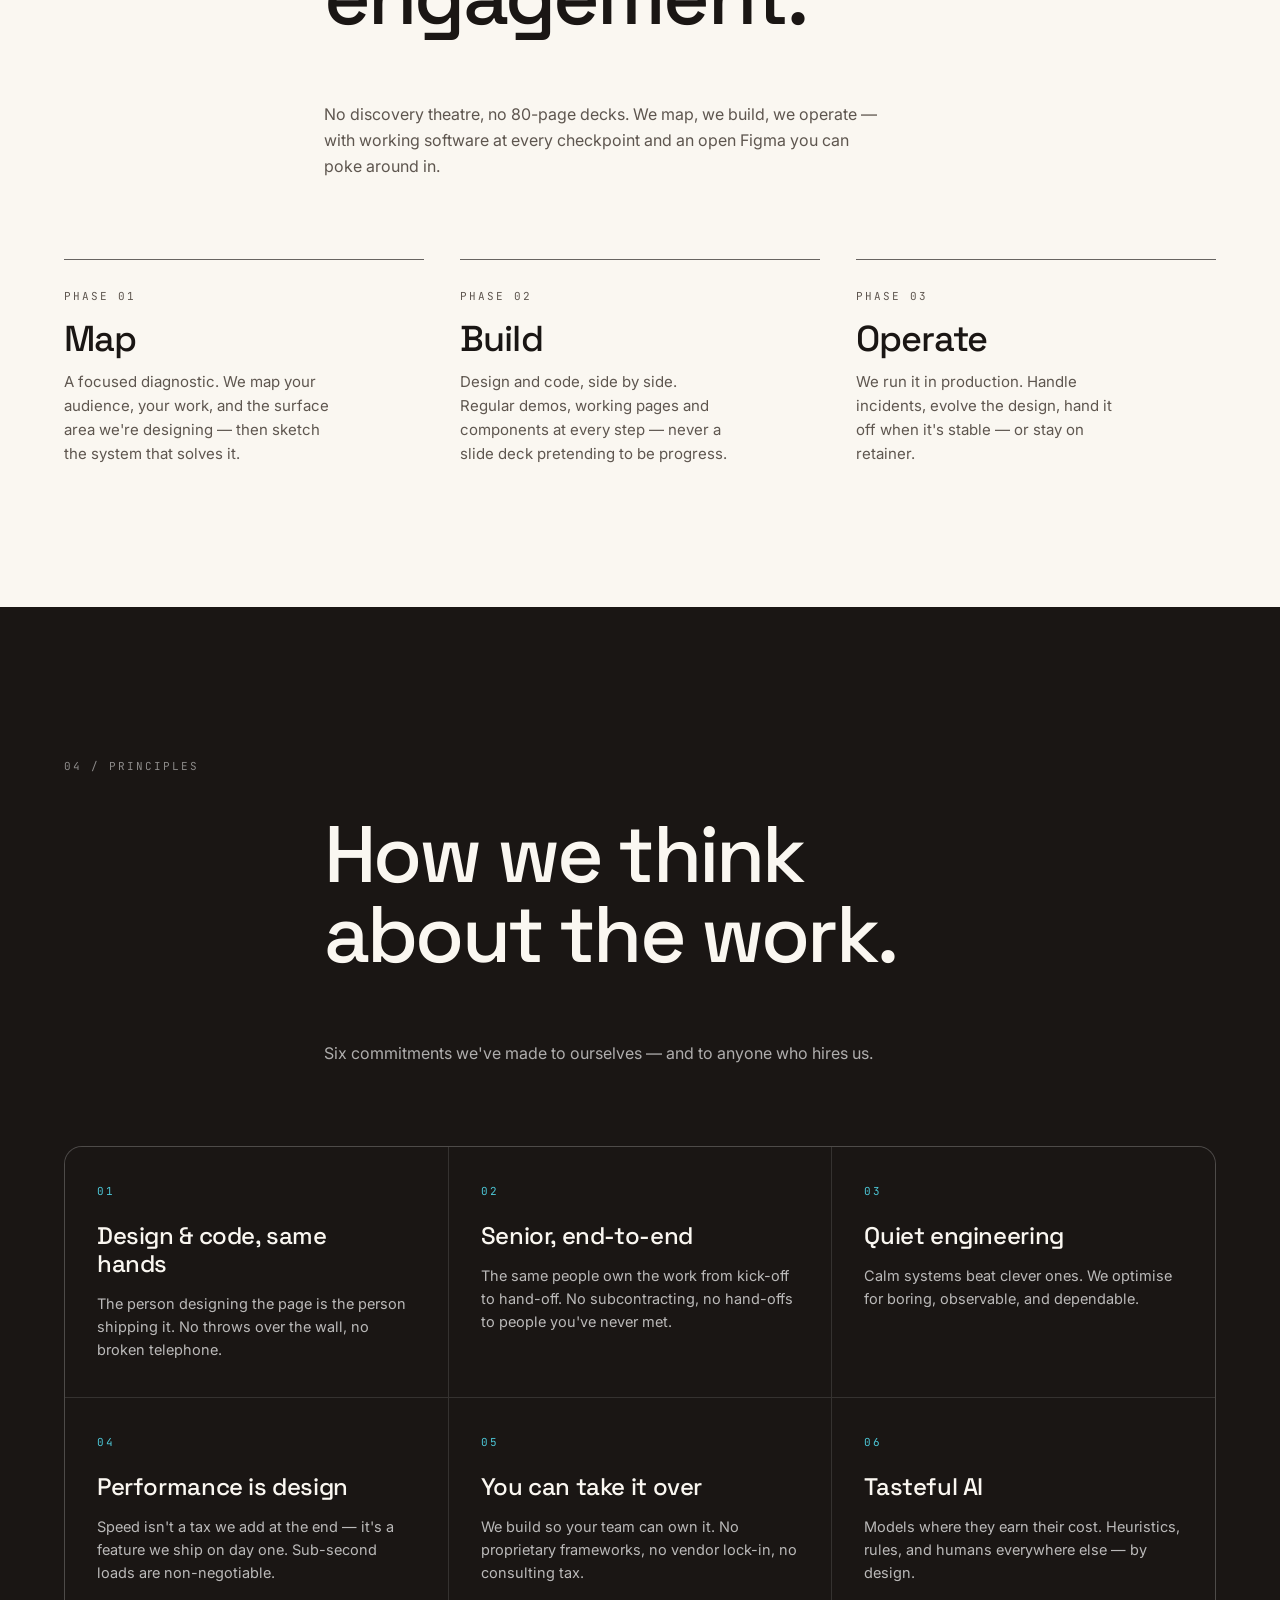
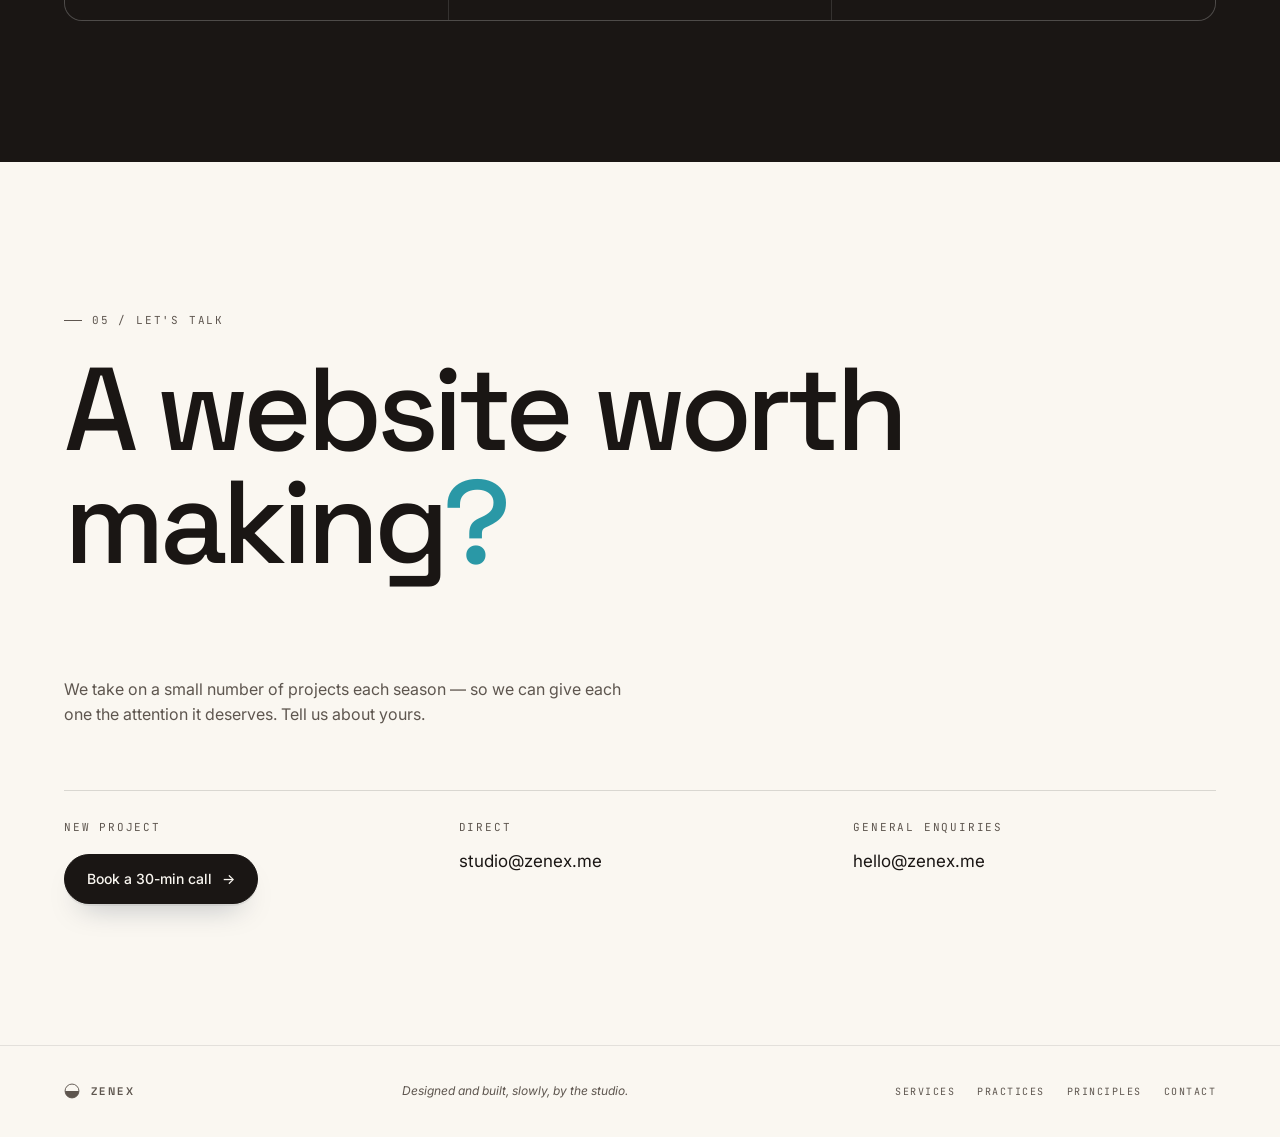
==== commit ed0a23f2: "Use theme-adaptive SVG favicon (white on dark, navy on light) Add favicon-mark.svg: the ZENEX mark w" ====
--- a/index.html
+++ b/index.html
@@ -6,7 +6,8 @@
   <title>ZENEX · Intelligent systems for serious teams</title>
   <meta name="description" content="ZENEX is an intelligent systems studio. AI automation, web platforms, and integration — quietly engineered." />
 
-  <!-- Browser-tab icon (ZENEX mark) -->
+  <!-- Browser-tab icon (ZENEX mark) — SVG adapts to light/dark tab themes; PNG fallbacks -->
+  <link rel="icon" type="image/svg+xml" href="favicon-mark.svg" />
   <link rel="icon" type="image/png" sizes="32x32" href="zenex-mark-64.png" />
   <link rel="icon" type="image/png" sizes="16x16" href="favicon-32.png" />
   <link rel="apple-touch-icon" sizes="180x180" href="favicon-512.png" />
